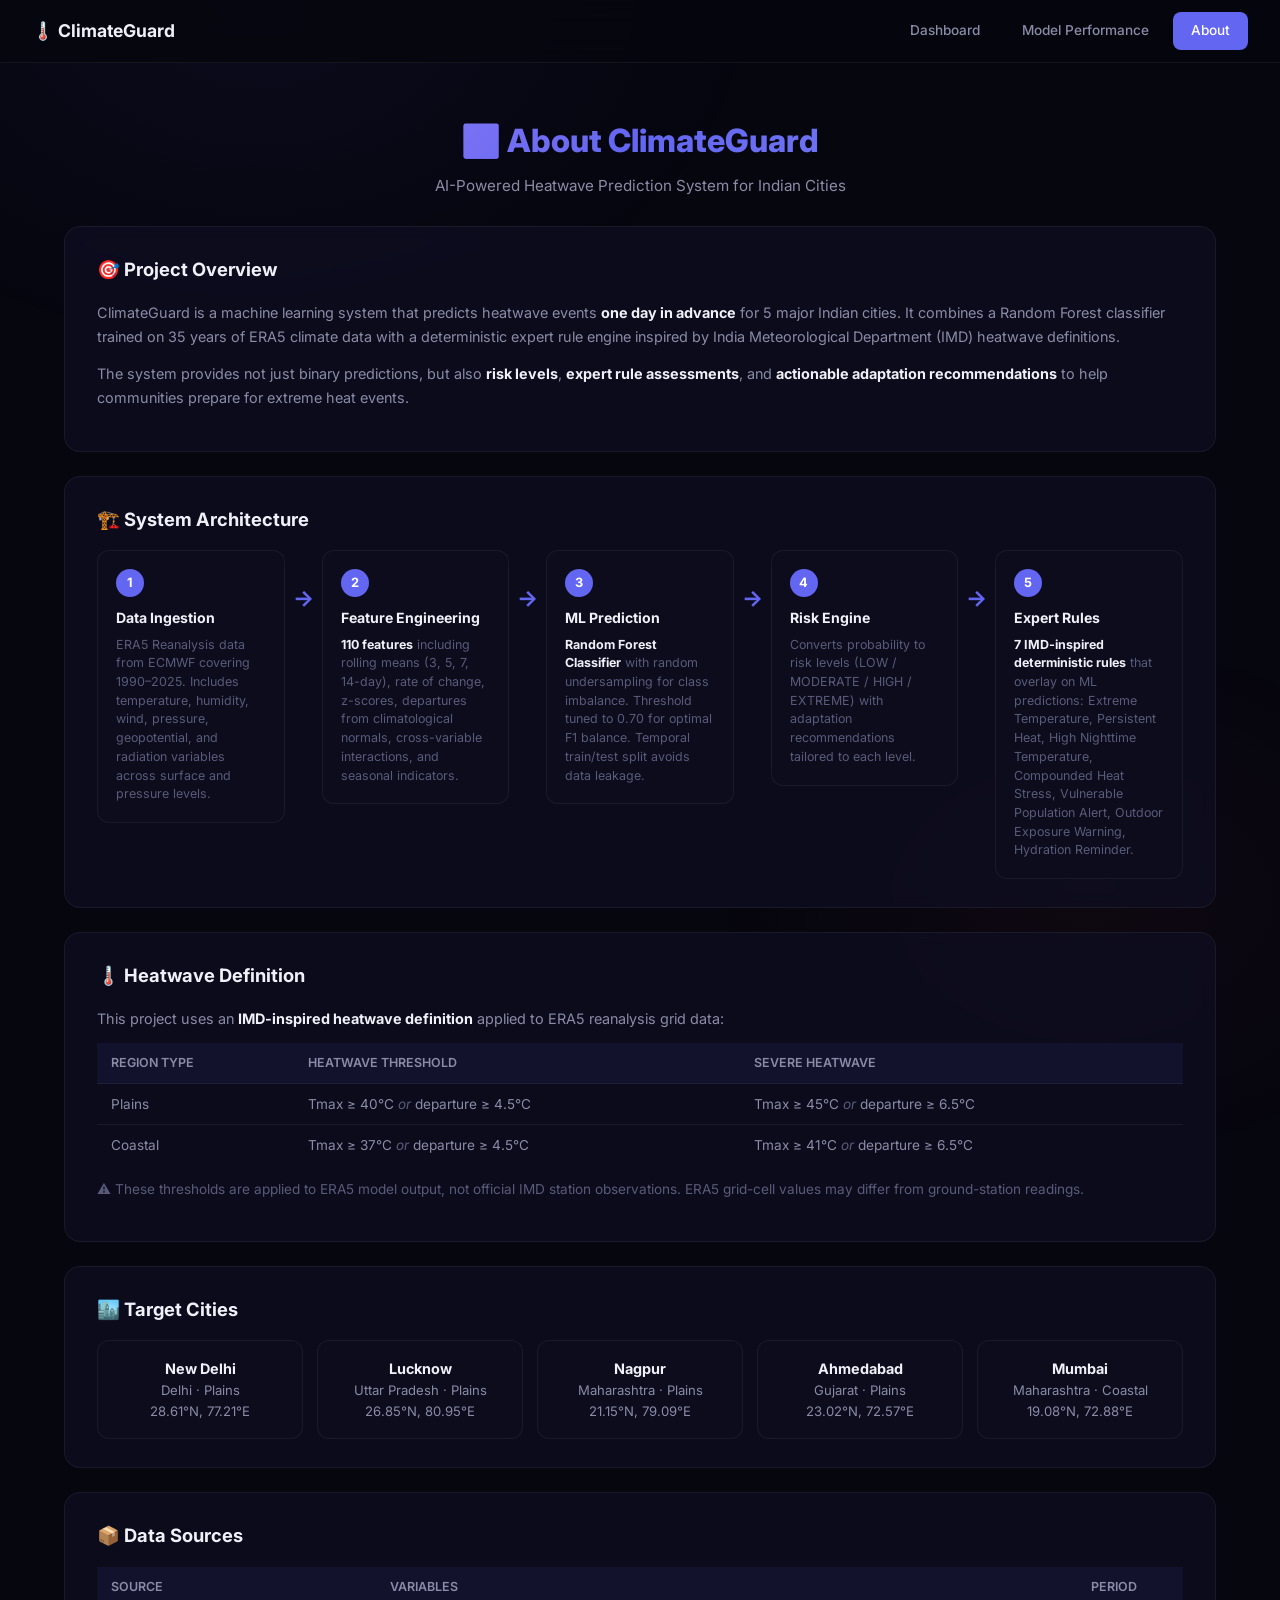
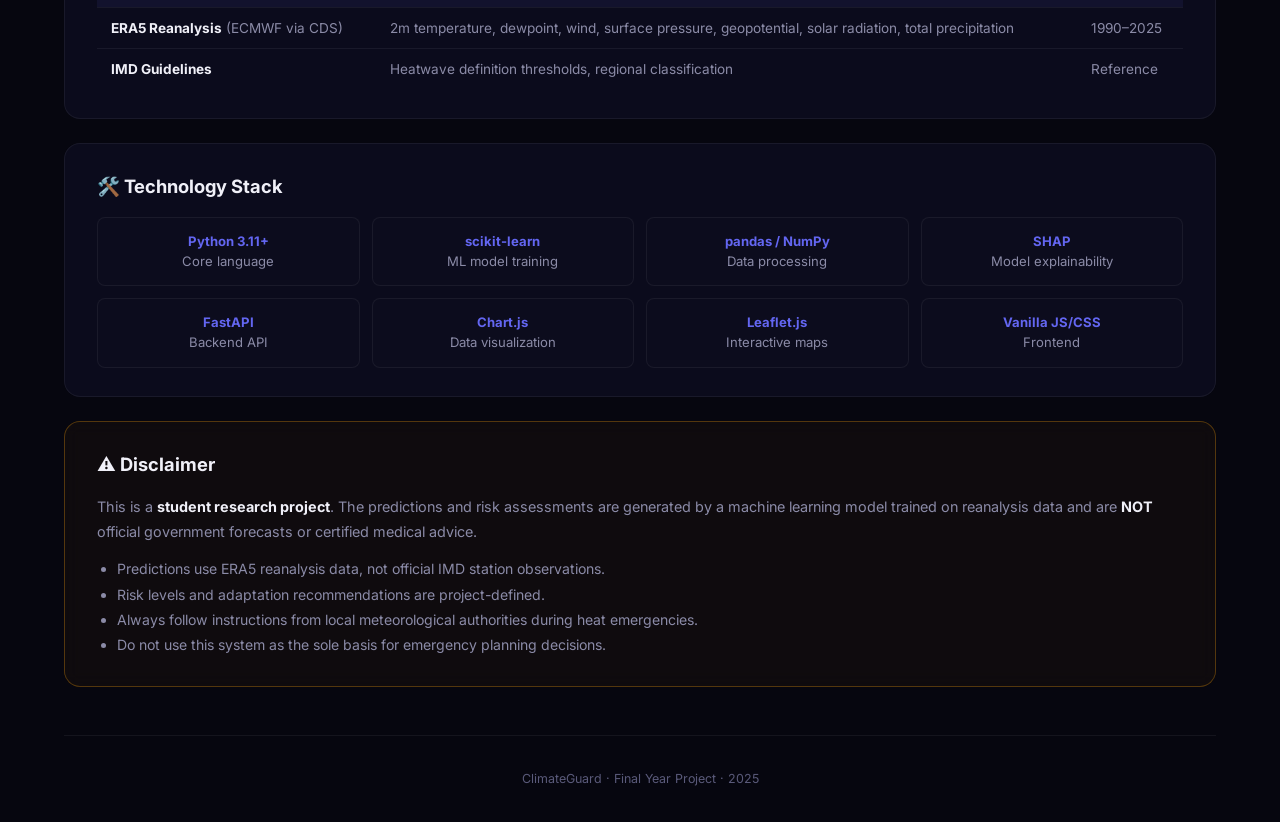
==== web/about.html @ cd930c7d "Add web frontend and Flask backend for Climate Guard" ====
<!DOCTYPE html>
<html lang="en">
<head>
  <meta charset="UTF-8">
  <meta name="viewport" content="width=device-width, initial-scale=1.0">
  <meta name="description" content="ClimateGuard — About the AI-powered heatwave prediction system for Indian cities">
  <title>ClimateGuard — About & Methodology</title>
  <link rel="stylesheet" href="/web/style.css">
  <link rel="icon" href="data:image/svg+xml,<svg xmlns='http://www.w3.org/2000/svg' viewBox='0 0 100 100'><text y='.9em' font-size='90'>🔥</text></svg>">
</head>
<body>

  <!-- Navigation -->
  <nav class="nav-bar">
    <a href="/" class="nav-brand">🌡️ ClimateGuard</a>
    <div class="nav-links">
      <a href="/" class="nav-link">Dashboard</a>
      <a href="/performance" class="nav-link">Model Performance</a>
      <a href="/about" class="nav-link active">About</a>
    </div>
  </nav>

  <div class="container page-container">

    <header class="page-header">
      <h1 class="page-header__title">ℹ️ About ClimateGuard</h1>
      <p class="page-header__subtitle">AI-Powered Heatwave Prediction System for Indian Cities</p>
    </header>

    <!-- Overview -->
    <section class="about-card">
      <h2 class="about-card__title">🎯 Project Overview</h2>
      <p>ClimateGuard is a machine learning system that predicts heatwave events <strong>one day in advance</strong> for 5 major Indian cities. It combines a Random Forest classifier trained on 35 years of ERA5 climate data with a deterministic expert rule engine inspired by India Meteorological Department (IMD) heatwave definitions.</p>
      <p>The system provides not just binary predictions, but also <strong>risk levels</strong>, <strong>expert rule assessments</strong>, and <strong>actionable adaptation recommendations</strong> to help communities prepare for extreme heat events.</p>
    </section>

    <!-- Architecture -->
    <section class="about-card">
      <h2 class="about-card__title">🏗️ System Architecture</h2>
      <div class="arch-pipeline">
        <div class="arch-step">
          <div class="arch-step__number">1</div>
          <div class="arch-step__content">
            <h3>Data Ingestion</h3>
            <p>ERA5 Reanalysis data from ECMWF covering 1990–2025. Includes temperature, humidity, wind, pressure, geopotential, and radiation variables across surface and pressure levels.</p>
          </div>
        </div>
        <div class="arch-arrow">→</div>
        <div class="arch-step">
          <div class="arch-step__number">2</div>
          <div class="arch-step__content">
            <h3>Feature Engineering</h3>
            <p><strong>110 features</strong> including rolling means (3, 5, 7, 14-day), rate of change, z-scores, departures from climatological normals, cross-variable interactions, and seasonal indicators.</p>
          </div>
        </div>
        <div class="arch-arrow">→</div>
        <div class="arch-step">
          <div class="arch-step__number">3</div>
          <div class="arch-step__content">
            <h3>ML Prediction</h3>
            <p><strong>Random Forest Classifier</strong> with random undersampling for class imbalance. Threshold tuned to 0.70 for optimal F1 balance. Temporal train/test split avoids data leakage.</p>
          </div>
        </div>
        <div class="arch-arrow">→</div>
        <div class="arch-step">
          <div class="arch-step__number">4</div>
          <div class="arch-step__content">
            <h3>Risk Engine</h3>
            <p>Converts probability to risk levels (LOW / MODERATE / HIGH / EXTREME) with adaptation recommendations tailored to each level.</p>
          </div>
        </div>
        <div class="arch-arrow">→</div>
        <div class="arch-step">
          <div class="arch-step__number">5</div>
          <div class="arch-step__content">
            <h3>Expert Rules</h3>
            <p><strong>7 IMD-inspired deterministic rules</strong> that overlay on ML predictions: Extreme Temperature, Persistent Heat, High Nighttime Temperature, Compounded Heat Stress, Vulnerable Population Alert, Outdoor Exposure Warning, Hydration Reminder.</p>
          </div>
        </div>
      </div>
    </section>

    <!-- Heatwave Definition -->
    <section class="about-card">
      <h2 class="about-card__title">🌡️ Heatwave Definition</h2>
      <p>This project uses an <strong>IMD-inspired heatwave definition</strong> applied to ERA5 reanalysis grid data:</p>
      <table class="about-table">
        <thead>
          <tr>
            <th>Region Type</th>
            <th>Heatwave Threshold</th>
            <th>Severe Heatwave</th>
          </tr>
        </thead>
        <tbody>
          <tr>
            <td>Plains</td>
            <td>Tmax ≥ 40°C <em>or</em> departure ≥ 4.5°C</td>
            <td>Tmax ≥ 45°C <em>or</em> departure ≥ 6.5°C</td>
          </tr>
          <tr>
            <td>Coastal</td>
            <td>Tmax ≥ 37°C <em>or</em> departure ≥ 4.5°C</td>
            <td>Tmax ≥ 41°C <em>or</em> departure ≥ 6.5°C</td>
          </tr>
        </tbody>
      </table>
      <p style="margin-top:12px;font-size:0.85rem;color:var(--text-muted);">
        ⚠️ These thresholds are applied to ERA5 model output, not official IMD station observations.
        ERA5 grid-cell values may differ from ground-station readings.
      </p>
    </section>

    <!-- Cities -->
    <section class="about-card">
      <h2 class="about-card__title">🏙️ Target Cities</h2>
      <div class="about-cities-grid">
        <div class="about-city"><strong>New Delhi</strong><br>Delhi · Plains<br>28.61°N, 77.21°E</div>
        <div class="about-city"><strong>Lucknow</strong><br>Uttar Pradesh · Plains<br>26.85°N, 80.95°E</div>
        <div class="about-city"><strong>Nagpur</strong><br>Maharashtra · Plains<br>21.15°N, 79.09°E</div>
        <div class="about-city"><strong>Ahmedabad</strong><br>Gujarat · Plains<br>23.02°N, 72.57°E</div>
        <div class="about-city"><strong>Mumbai</strong><br>Maharashtra · Coastal<br>19.08°N, 72.88°E</div>
      </div>
    </section>

    <!-- Data Sources -->
    <section class="about-card">
      <h2 class="about-card__title">📦 Data Sources</h2>
      <table class="about-table">
        <thead><tr><th>Source</th><th>Variables</th><th>Period</th></tr></thead>
        <tbody>
          <tr>
            <td><strong>ERA5 Reanalysis</strong> (ECMWF via CDS)</td>
            <td>2m temperature, dewpoint, wind, surface pressure, geopotential, solar radiation, total precipitation</td>
            <td>1990–2025</td>
          </tr>
          <tr>
            <td><strong>IMD Guidelines</strong></td>
            <td>Heatwave definition thresholds, regional classification</td>
            <td>Reference</td>
          </tr>
        </tbody>
      </table>
    </section>

    <!-- Tech Stack -->
    <section class="about-card">
      <h2 class="about-card__title">🛠️ Technology Stack</h2>
      <div class="tech-grid">
        <div class="tech-item"><strong>Python 3.11+</strong><br>Core language</div>
        <div class="tech-item"><strong>scikit-learn</strong><br>ML model training</div>
        <div class="tech-item"><strong>pandas / NumPy</strong><br>Data processing</div>
        <div class="tech-item"><strong>SHAP</strong><br>Model explainability</div>
        <div class="tech-item"><strong>FastAPI</strong><br>Backend API</div>
        <div class="tech-item"><strong>Chart.js</strong><br>Data visualization</div>
        <div class="tech-item"><strong>Leaflet.js</strong><br>Interactive maps</div>
        <div class="tech-item"><strong>Vanilla JS/CSS</strong><br>Frontend</div>
      </div>
    </section>

    <!-- Disclaimer -->
    <section class="about-card about-card--warning">
      <h2 class="about-card__title">⚠️ Disclaimer</h2>
      <p>This is a <strong>student research project</strong>. The predictions and risk assessments are generated by a machine learning model trained on reanalysis data and are <strong>NOT</strong> official government forecasts or certified medical advice.</p>
      <ul>
        <li>Predictions use ERA5 reanalysis data, not official IMD station observations.</li>
        <li>Risk levels and adaptation recommendations are project-defined.</li>
        <li>Always follow instructions from local meteorological authorities during heat emergencies.</li>
        <li>Do not use this system as the sole basis for emergency planning decisions.</li>
      </ul>
    </section>

    <footer class="footer">
      <p class="footer__text">ClimateGuard · Final Year Project · 2025</p>
    </footer>

  </div>

</body>
</html>
---- web/style.css ----
/* ================================================================
   ClimateGuard Dashboard — Design System
   Premium dark theme with glassmorphism, gradients, and animations
   ================================================================ */

/* --- Google Font --- */
@import url('https://fonts.googleapis.com/css2?family=Inter:wght@300;400;500;600;700;800;900&display=swap');

/* --- CSS Custom Properties --- */
:root {
  /* Backgrounds */
  --bg-primary: #06060f;
  --bg-secondary: #0c0c1d;
  --bg-card: rgba(15, 15, 35, 0.7);
  --bg-card-hover: rgba(20, 20, 50, 0.8);
  --bg-glass: rgba(255, 255, 255, 0.03);
  --bg-glass-hover: rgba(255, 255, 255, 0.06);

  /* Borders */
  --border-subtle: rgba(255, 255, 255, 0.06);
  --border-light: rgba(255, 255, 255, 0.1);
  --border-accent: rgba(99, 102, 241, 0.3);

  /* Text */
  --text-primary: #f0f0f8;
  --text-secondary: #8b8ba7;
  --text-muted: #5a5a7a;
  --text-accent: #a5b4fc;

  /* Risk colors */
  --risk-low: #10b981;
  --risk-low-bg: rgba(16, 185, 129, 0.12);
  --risk-low-border: rgba(16, 185, 129, 0.3);
  --risk-moderate: #f59e0b;
  --risk-moderate-bg: rgba(245, 158, 11, 0.12);
  --risk-moderate-border: rgba(245, 158, 11, 0.3);
  --risk-high: #f97316;
  --risk-high-bg: rgba(249, 115, 22, 0.12);
  --risk-high-border: rgba(249, 115, 22, 0.3);
  --risk-extreme: #ef4444;
  --risk-extreme-bg: rgba(239, 68, 68, 0.12);
  --risk-extreme-border: rgba(239, 68, 68, 0.3);

  /* Accents */
  --accent-indigo: #6366f1;
  --accent-purple: #8b5cf6;
  --accent-cyan: #22d3ee;
  --accent-gradient: linear-gradient(135deg, #6366f1, #8b5cf6, #a855f7);
  --heat-gradient: linear-gradient(135deg, #f59e0b, #ef4444, #dc2626);

  /* Shadows */
  --shadow-sm: 0 1px 2px rgba(0, 0, 0, 0.3);
  --shadow-md: 0 4px 16px rgba(0, 0, 0, 0.4);
  --shadow-lg: 0 8px 32px rgba(0, 0, 0, 0.5);
  --shadow-glow-indigo: 0 0 30px rgba(99, 102, 241, 0.15);
  --shadow-glow-red: 0 0 30px rgba(239, 68, 68, 0.15);

  /* Spacing */
  --radius-sm: 8px;
  --radius-md: 12px;
  --radius-lg: 16px;
  --radius-xl: 24px;

  /* Transitions */
  --transition-fast: 150ms ease;
  --transition-base: 250ms ease;
  --transition-slow: 400ms ease;
}

/* --- Reset & Base --- */
*, *::before, *::after {
  box-sizing: border-box;
  margin: 0;
  padding: 0;
}

html {
  scroll-behavior: smooth;
  -webkit-font-smoothing: antialiased;
  -moz-osx-font-smoothing: grayscale;
}

body {
  font-family: 'Inter', -apple-system, BlinkMacSystemFont, sans-serif;
  background: var(--bg-primary);
  color: var(--text-primary);
  line-height: 1.6;
  min-height: 100vh;
  overflow-x: hidden;
}

/* Background ambient glow */
body::before {
  content: '';
  position: fixed;
  top: -40%;
  left: -20%;
  width: 80%;
  height: 80%;
  background: radial-gradient(ellipse, rgba(99, 102, 241, 0.06) 0%, transparent 70%);
  pointer-events: none;
  z-index: 0;
}

body::after {
  content: '';
  position: fixed;
  bottom: -30%;
  right: -15%;
  width: 60%;
  height: 60%;
  background: radial-gradient(ellipse, rgba(239, 68, 68, 0.04) 0%, transparent 70%);
  pointer-events: none;
  z-index: 0;
}

/* --- Layout --- */
.container {
  max-width: 1200px;
  margin: 0 auto;
  padding: 0 24px;
  position: relative;
  z-index: 1;
}

/* ================================================================
   HEADER
   ================================================================ */
.header {
  padding: 48px 0 32px;
  text-align: center;
  position: relative;
}

.header__brand {
  display: inline-flex;
  align-items: center;
  gap: 14px;
  margin-bottom: 12px;
}

.header__icon {
  width: 48px;
  height: 48px;
  border-radius: var(--radius-md);
  background: var(--accent-gradient);
  display: flex;
  align-items: center;
  justify-content: center;
  font-size: 24px;
  box-shadow: var(--shadow-glow-indigo);
  animation: pulse-glow 3s ease-in-out infinite;
}

@keyframes pulse-glow {
  0%, 100% { box-shadow: 0 0 20px rgba(99, 102, 241, 0.2); }
  50% { box-shadow: 0 0 40px rgba(99, 102, 241, 0.35); }
}

.header__title {
  font-size: 2.5rem;
  font-weight: 800;
  letter-spacing: -0.02em;
  background: linear-gradient(135deg, #f0f0f8 30%, #a5b4fc 100%);
  -webkit-background-clip: text;
  -webkit-text-fill-color: transparent;
  background-clip: text;
}

.header__subtitle {
  font-size: 1.05rem;
  color: var(--text-secondary);
  font-weight: 400;
  max-width: 600px;
  margin: 0 auto;
}

.header__badge {
  display: inline-flex;
  align-items: center;
  gap: 6px;
  margin-top: 16px;
  padding: 6px 14px;
  background: var(--bg-glass);
  border: 1px solid var(--border-subtle);
  border-radius: 999px;
  font-size: 0.8rem;
  color: var(--text-muted);
  font-weight: 500;
}

.header__badge-dot {
  width: 6px;
  height: 6px;
  border-radius: 50%;
  background: var(--risk-low);
  animation: blink 2s ease-in-out infinite;
}

@keyframes blink {
  0%, 100% { opacity: 1; }
  50% { opacity: 0.3; }
}

/* ================================================================
   CITY SELECTOR
   ================================================================ */
.section-title {
  font-size: 0.85rem;
  font-weight: 600;
  text-transform: uppercase;
  letter-spacing: 0.08em;
  color: var(--text-muted);
  margin-bottom: 16px;
}

.city-grid {
  display: grid;
  grid-template-columns: repeat(auto-fit, minmax(200px, 1fr));
  gap: 12px;
  margin-bottom: 24px;
}

.city-card {
  padding: 18px 20px;
  background: var(--bg-card);
  border: 1px solid var(--border-subtle);
  border-radius: var(--radius-md);
  cursor: pointer;
  transition: all var(--transition-base);
  position: relative;
  overflow: hidden;
}

.city-card::before {
  content: '';
  position: absolute;
  top: 0;
  left: 0;
  right: 0;
  height: 2px;
  background: var(--accent-gradient);
  opacity: 0;
  transition: opacity var(--transition-base);
}

.city-card:hover {
  background: var(--bg-card-hover);
  border-color: var(--border-light);
  transform: translateY(-2px);
  box-shadow: var(--shadow-md);
}

.city-card:hover::before {
  opacity: 1;
}

.city-card.active {
  border-color: var(--accent-indigo);
  background: rgba(99, 102, 241, 0.08);
  box-shadow: var(--shadow-glow-indigo);
}

.city-card.active::before {
  opacity: 1;
}

.city-card__name {
  font-size: 1.1rem;
  font-weight: 600;
  color: var(--text-primary);
  margin-bottom: 4px;
}

.city-card__meta {
  font-size: 0.8rem;
  color: var(--text-muted);
}

.city-card__region {
  display: inline-block;
  padding: 2px 8px;
  margin-top: 8px;
  font-size: 0.7rem;
  font-weight: 500;
  border-radius: 999px;
  background: var(--bg-glass);
  border: 1px solid var(--border-subtle);
  color: var(--text-secondary);
  text-transform: uppercase;
  letter-spacing: 0.05em;
}

/* ================================================================
   INPUT ROW (Date + Predict)
   ================================================================ */
.input-row {
  display: flex;
  align-items: flex-end;
  gap: 16px;
  margin-bottom: 40px;
  flex-wrap: wrap;
}

.input-group {
  flex: 1;
  min-width: 200px;
}

.input-group label {
  display: block;
  font-size: 0.8rem;
  font-weight: 500;
  color: var(--text-secondary);
  margin-bottom: 8px;
}

.input-group input[type="date"] {
  width: 100%;
  padding: 12px 16px;
  background: var(--bg-card);
  border: 1px solid var(--border-subtle);
  border-radius: var(--radius-sm);
  color: var(--text-primary);
  font-family: 'Inter', sans-serif;
  font-size: 0.95rem;
  outline: none;
  transition: border-color var(--transition-fast);
}

.input-group input[type="date"]:focus {
  border-color: var(--accent-indigo);
  box-shadow: 0 0 0 3px rgba(99, 102, 241, 0.1);
}

.input-group input[type="date"]::-webkit-calendar-picker-indicator {
  filter: invert(0.7);
  cursor: pointer;
}

.btn-predict {
  padding: 12px 32px;
  background: var(--accent-gradient);
  color: white;
  border: none;
  border-radius: var(--radius-sm);
  font-family: 'Inter', sans-serif;
  font-size: 0.95rem;
  font-weight: 600;
  cursor: pointer;
  transition: all var(--transition-base);
  position: relative;
  overflow: hidden;
  white-space: nowrap;
}

.btn-predict:hover {
  transform: translateY(-1px);
  box-shadow: var(--shadow-glow-indigo);
}

.btn-predict:active {
  transform: translateY(0);
}

.btn-predict:disabled {
  opacity: 0.5;
  cursor: not-allowed;
  transform: none;
}

.btn-predict .spinner {
  display: none;
  width: 18px;
  height: 18px;
  border: 2px solid rgba(255, 255, 255, 0.3);
  border-top-color: white;
  border-radius: 50%;
  animation: spin 0.6s linear infinite;
  margin-right: 8px;
}

.btn-predict.loading .spinner {
  display: inline-block;
}

.btn-predict.loading .btn-text {
  opacity: 0.7;
}

@keyframes spin {
  to { transform: rotate(360deg); }
}

/* ================================================================
   RESULTS
   ================================================================ */
.results {
  display: none;
  animation: fadeSlideUp 0.5s ease forwards;
}

.results.visible {
  display: block;
}

@keyframes fadeSlideUp {
  from {
    opacity: 0;
    transform: translateY(20px);
  }
  to {
    opacity: 1;
    transform: translateY(0);
  }
}

/* --- Primary Results Grid --- */
.results-primary {
  display: grid;
  grid-template-columns: 280px 1fr;
  gap: 24px;
  margin-bottom: 32px;
}

/* --- Gauge Card --- */
.gauge-card {
  background: var(--bg-card);
  border: 1px solid var(--border-subtle);
  border-radius: var(--radius-lg);
  padding: 32px 24px;
  text-align: center;
  position: relative;
  backdrop-filter: blur(10px);
}

.gauge-svg {
  width: 180px;
  height: 180px;
  margin: 0 auto 16px;
}

.gauge-track {
  fill: none;
  stroke: rgba(255, 255, 255, 0.05);
  stroke-width: 10;
  stroke-linecap: round;
}

.gauge-fill {
  fill: none;
  stroke-width: 10;
  stroke-linecap: round;
  transition: stroke-dashoffset 1.2s ease, stroke 0.5s ease;
  filter: drop-shadow(0 0 8px currentColor);
}

.gauge-value {
  font-size: 2.2rem;
  font-weight: 800;
  fill: var(--text-primary);
  text-anchor: middle;
  dominant-baseline: central;
}

.gauge-label {
  font-size: 0.7rem;
  fill: var(--text-muted);
  text-anchor: middle;
  text-transform: uppercase;
  letter-spacing: 0.1em;
  font-weight: 600;
}

.gauge-card__prediction {
  font-size: 1rem;
  font-weight: 600;
  margin-bottom: 4px;
}

.gauge-card__actual {
  font-size: 0.82rem;
  color: var(--text-muted);
}

/* --- Info Cards Column --- */
.info-column {
  display: flex;
  flex-direction: column;
  gap: 16px;
}

.info-card {
  background: var(--bg-card);
  border: 1px solid var(--border-subtle);
  border-radius: var(--radius-md);
  padding: 20px 24px;
  backdrop-filter: blur(10px);
  transition: border-color var(--transition-base);
}

.info-card:hover {
  border-color: var(--border-light);
}

.info-card__header {
  display: flex;
  align-items: center;
  justify-content: space-between;
  margin-bottom: 12px;
}

.info-card__title {
  font-size: 0.8rem;
  font-weight: 600;
  text-transform: uppercase;
  letter-spacing: 0.06em;
  color: var(--text-muted);
}

/* --- Risk Badge --- */
.risk-badge {
  display: inline-flex;
  align-items: center;
  gap: 8px;
  padding: 8px 20px;
  border-radius: 999px;
  font-size: 0.9rem;
  font-weight: 700;
  letter-spacing: 0.04em;
  transition: all var(--transition-base);
}

.risk-badge--low {
  background: var(--risk-low-bg);
  color: var(--risk-low);
  border: 1px solid var(--risk-low-border);
}

.risk-badge--moderate {
  background: var(--risk-moderate-bg);
  color: var(--risk-moderate);
  border: 1px solid var(--risk-moderate-border);
}

.risk-badge--high {
  background: var(--risk-high-bg);
  color: var(--risk-high);
  border: 1px solid var(--risk-high-border);
}

.risk-badge--extreme {
  background: var(--risk-extreme-bg);
  color: var(--risk-extreme);
  border: 1px solid var(--risk-extreme-border);
  animation: pulse-risk 2s ease-in-out infinite;
}

@keyframes pulse-risk {
  0%, 100% { box-shadow: 0 0 0 0 rgba(239, 68, 68, 0.2); }
  50% { box-shadow: 0 0 0 6px rgba(239, 68, 68, 0); }
}

.risk-badge__dot {
  width: 8px;
  height: 8px;
  border-radius: 50%;
  background: currentColor;
}

/* --- Score Detail --- */
.score-row {
  display: flex;
  justify-content: space-between;
  align-items: center;
  padding: 6px 0;
}

.score-row + .score-row {
  border-top: 1px solid var(--border-subtle);
}

.score-row__label {
  font-size: 0.85rem;
  color: var(--text-secondary);
}

.score-row__value {
  font-size: 0.85rem;
  font-weight: 600;
  color: var(--text-primary);
}

/* ================================================================
   EXPERT RULES
   ================================================================ */
.rules-section {
  margin-bottom: 32px;
}

.rules-grid {
  display: grid;
  grid-template-columns: repeat(auto-fill, minmax(320px, 1fr));
  gap: 12px;
}

.rule-card {
  display: flex;
  align-items: flex-start;
  gap: 14px;
  padding: 16px 20px;
  background: var(--bg-card);
  border: 1px solid var(--border-subtle);
  border-radius: var(--radius-md);
  transition: all var(--transition-base);
}

.rule-card.triggered {
  border-color: var(--risk-extreme-border);
  background: rgba(239, 68, 68, 0.04);
}

.rule-card.triggered.severity-warning {
  border-color: var(--risk-moderate-border);
  background: rgba(245, 158, 11, 0.04);
}

.rule-card.triggered.severity-info {
  border-color: var(--border-accent);
  background: rgba(99, 102, 241, 0.04);
}

.rule-icon {
  width: 32px;
  height: 32px;
  border-radius: 50%;
  display: flex;
  align-items: center;
  justify-content: center;
  flex-shrink: 0;
  font-size: 0.8rem;
  font-weight: 700;
  margin-top: 2px;
}

.rule-icon.active {
  background: var(--risk-extreme-bg);
  color: var(--risk-extreme);
  border: 1px solid var(--risk-extreme-border);
}

.rule-icon.inactive {
  background: var(--bg-glass);
  color: var(--text-muted);
  border: 1px solid var(--border-subtle);
}

.rule-content {
  flex: 1;
  min-width: 0;
}

.rule-content__name {
  font-size: 0.88rem;
  font-weight: 600;
  color: var(--text-primary);
  margin-bottom: 4px;
}

.rule-content__severity {
  display: inline-block;
  font-size: 0.65rem;
  font-weight: 600;
  padding: 2px 8px;
  border-radius: 999px;
  text-transform: uppercase;
  letter-spacing: 0.06em;
  margin-bottom: 6px;
}

.rule-content__severity.critical {
  background: var(--risk-extreme-bg);
  color: var(--risk-extreme);
}

.rule-content__severity.warning {
  background: var(--risk-moderate-bg);
  color: var(--risk-moderate);
}

.rule-content__severity.info {
  background: rgba(99, 102, 241, 0.12);
  color: var(--accent-indigo);
}

.rule-content__severity.not-triggered {
  background: var(--bg-glass);
  color: var(--text-muted);
}

.rule-content__message {
  font-size: 0.8rem;
  color: var(--text-secondary);
  line-height: 1.5;
}

/* ================================================================
   RECOMMENDATIONS
   ================================================================ */
.recs-section {
  margin-bottom: 32px;
}

.recs-grid {
  display: grid;
  grid-template-columns: repeat(auto-fill, minmax(300px, 1fr));
  gap: 12px;
}

.rec-card {
  padding: 18px 20px;
  background: var(--bg-card);
  border: 1px solid var(--border-subtle);
  border-radius: var(--radius-md);
  transition: all var(--transition-base);
}

.rec-card:hover {
  border-color: var(--border-light);
}

.rec-card__category {
  display: inline-flex;
  align-items: center;
  gap: 6px;
  font-size: 0.7rem;
  font-weight: 600;
  text-transform: uppercase;
  letter-spacing: 0.06em;
  color: var(--accent-indigo);
  margin-bottom: 8px;
}

.rec-card__category-icon {
  font-size: 0.9rem;
}

.rec-card__message {
  font-size: 0.88rem;
  color: var(--text-secondary);
  line-height: 1.6;
}

/* ================================================================
   MODEL INFO PANEL
   ================================================================ */
.model-info-section {
  margin-bottom: 48px;
}

.model-info-toggle {
  display: flex;
  align-items: center;
  gap: 10px;
  padding: 14px 20px;
  background: var(--bg-card);
  border: 1px solid var(--border-subtle);
  border-radius: var(--radius-md);
  cursor: pointer;
  transition: all var(--transition-base);
  width: 100%;
  text-align: left;
  color: var(--text-primary);
  font-family: 'Inter', sans-serif;
  font-size: 0.85rem;
  font-weight: 500;
}

.model-info-toggle:hover {
  border-color: var(--border-light);
  background: var(--bg-card-hover);
}

.model-info-toggle__arrow {
  transition: transform var(--transition-base);
  color: var(--text-muted);
}

.model-info-toggle__arrow.open {
  transform: rotate(180deg);
}

.model-info-content {
  display: none;
  margin-top: 12px;
  padding: 24px;
  background: var(--bg-card);
  border: 1px solid var(--border-subtle);
  border-radius: var(--radius-md);
  animation: fadeSlideUp 0.3s ease;
}

.model-info-content.open {
  display: block;
}

.model-info-grid {
  display: grid;
  grid-template-columns: repeat(auto-fill, minmax(250px, 1fr));
  gap: 20px;
}

.model-stat {
  padding: 12px 0;
}

.model-stat__label {
  font-size: 0.75rem;
  font-weight: 500;
  color: var(--text-muted);
  text-transform: uppercase;
  letter-spacing: 0.06em;
  margin-bottom: 4px;
}

.model-stat__value {
  font-size: 1.1rem;
  font-weight: 600;
  color: var(--text-primary);
}

.model-stat__value--small {
  font-size: 0.9rem;
}

/* Metrics bar */
.metrics-bar {
  display: flex;
  gap: 24px;
  flex-wrap: wrap;
  margin-top: 20px;
  padding-top: 20px;
  border-top: 1px solid var(--border-subtle);
}

.metric-item {
  text-align: center;
}

.metric-item__value {
  font-size: 1.5rem;
  font-weight: 800;
  color: var(--text-accent);
}

.metric-item__label {
  font-size: 0.7rem;
  color: var(--text-muted);
  text-transform: uppercase;
  letter-spacing: 0.06em;
  margin-top: 2px;
}

/* ================================================================
   ERROR STATE
   ================================================================ */
.error-banner {
  display: none;
  padding: 16px 20px;
  background: rgba(239, 68, 68, 0.08);
  border: 1px solid var(--risk-extreme-border);
  border-radius: var(--radius-md);
  color: var(--risk-extreme);
  font-size: 0.9rem;
  margin-bottom: 24px;
  animation: fadeSlideUp 0.3s ease;
}

.error-banner.visible {
  display: flex;
  align-items: center;
  gap: 10px;
}

/* ================================================================
   FOOTER
   ================================================================ */
.footer {
  padding: 32px 0;
  text-align: center;
  border-top: 1px solid var(--border-subtle);
  margin-top: 48px;
}

.footer__text {
  font-size: 0.78rem;
  color: var(--text-muted);
  line-height: 1.8;
}

.footer__disclaimer {
  max-width: 700px;
  margin: 0 auto;
  font-size: 0.72rem;
  color: var(--text-muted);
  opacity: 0.7;
  margin-top: 8px;
}

/* ================================================================
   RESPONSIVE
   ================================================================ */
@media (max-width: 768px) {
  .header__title {
    font-size: 1.8rem;
  }

  .results-primary {
    grid-template-columns: 1fr;
  }

  .city-grid {
    grid-template-columns: 1fr 1fr;
  }

  .input-row {
    flex-direction: column;
    align-items: stretch;
  }

  .rules-grid,
  .recs-grid {
    grid-template-columns: 1fr;
  }
}

@media (max-width: 480px) {
  .city-grid {
    grid-template-columns: 1fr;
  }

  .container {
    padding: 0 16px;
  }

  .header {
    padding: 32px 0 24px;
  }
}

/* ================================================================
   UTILITY ANIMATIONS
   ================================================================ */
.stagger-1 { animation-delay: 0.05s; }
.stagger-2 { animation-delay: 0.10s; }
.stagger-3 { animation-delay: 0.15s; }
.stagger-4 { animation-delay: 0.20s; }
.stagger-5 { animation-delay: 0.25s; }
.stagger-6 { animation-delay: 0.30s; }
.stagger-7 { animation-delay: 0.35s; }

/* ================================================================
   MAP SECTION
   ================================================================ */
.map-section {
  margin-bottom: 40px;
}

.map-container {
  border-radius: var(--radius-lg);
  overflow: hidden;
  border: 1px solid var(--border-subtle);
  box-shadow: var(--shadow-lg);
}

#map {
  height: 420px;
  width: 100%;
  background: var(--bg-secondary);
}

/* Leaflet dark theme overrides */
.leaflet-container {
  background: #0c0c1d !important;
}

.leaflet-tile-pane {
  filter: brightness(0.65) contrast(1.2) saturate(0.6) hue-rotate(180deg) invert(1);
}

.leaflet-control-zoom a {
  background: var(--bg-card) !important;
  color: var(--text-primary) !important;
  border-color: var(--border-subtle) !important;
}

.leaflet-control-attribution {
  background: rgba(6, 6, 15, 0.8) !important;
  color: var(--text-muted) !important;
  font-size: 0.65rem !important;
}

.leaflet-control-attribution a {
  color: var(--text-secondary) !important;
}

/* Custom map popup */
.leaflet-popup-content-wrapper {
  background: var(--bg-card) !important;
  border: 1px solid var(--border-light) !important;
  border-radius: var(--radius-md) !important;
  box-shadow: var(--shadow-lg) !important;
  backdrop-filter: blur(12px);
}

.leaflet-popup-tip {
  background: var(--bg-card) !important;
  border: 1px solid var(--border-light) !important;
}

.leaflet-popup-content {
  color: var(--text-primary) !important;
  font-family: 'Inter', sans-serif !important;
  margin: 14px 18px !important;
  line-height: 1.6 !important;
}

.map-popup__name {
  font-size: 1rem;
  font-weight: 700;
  margin-bottom: 4px;
}

.map-popup__state {
  font-size: 0.78rem;
  color: var(--text-muted);
  margin-bottom: 10px;
}

.map-popup__stat {
  display: flex;
  justify-content: space-between;
  padding: 3px 0;
  font-size: 0.82rem;
}

.map-popup__stat-label {
  color: var(--text-secondary);
}

.map-popup__stat-value {
  font-weight: 600;
  color: var(--text-primary);
}

.map-popup__stat-value.extreme { color: var(--risk-extreme); }
.map-popup__stat-value.high { color: var(--risk-high); }
.map-popup__stat-value.moderate { color: var(--risk-moderate); }
.map-popup__stat-value.low { color: var(--risk-low); }

/* ================================================================
   CHART SECTION
   ================================================================ */
.chart-section {
  margin-bottom: 40px;
}

.chart-controls {
  margin-bottom: 20px;
}

.chart-select {
  padding: 10px 16px;
  background: var(--bg-card);
  border: 1px solid var(--border-subtle);
  border-radius: var(--radius-sm);
  color: var(--text-primary);
  font-family: 'Inter', sans-serif;
  font-size: 0.9rem;
  outline: none;
  cursor: pointer;
  min-width: 280px;
  transition: border-color var(--transition-fast);
  -webkit-appearance: none;
  appearance: none;
  background-image: url("data:image/svg+xml,%3Csvg xmlns='http://www.w3.org/2000/svg' width='12' height='12' fill='%238b8ba7' viewBox='0 0 16 16'%3E%3Cpath d='M8 11L3 6h10z'/%3E%3C/svg%3E");
  background-repeat: no-repeat;
  background-position: right 14px center;
  padding-right: 36px;
}

.chart-select:focus {
  border-color: var(--accent-indigo);
  box-shadow: 0 0 0 3px rgba(99, 102, 241, 0.1);
}

.chart-select option {
  background: var(--bg-secondary);
  color: var(--text-primary);
}

.chart-grid {
  display: grid;
  grid-template-columns: 1fr 1fr;
  gap: 20px;
}

.chart-card {
  background: var(--bg-card);
  border: 1px solid var(--border-subtle);
  border-radius: var(--radius-lg);
  padding: 24px;
  backdrop-filter: blur(10px);
}

.chart-card__title {
  font-size: 0.82rem;
  font-weight: 600;
  text-transform: uppercase;
  letter-spacing: 0.06em;
  color: var(--text-muted);
  margin-bottom: 16px;
}

.chart-card canvas {
  width: 100% !important;
  height: 280px !important;
}

.chart-loading {
  text-align: center;
  padding: 60px 20px;
  color: var(--text-muted);
  font-size: 0.9rem;
}

@media (max-width: 768px) {
  .chart-grid {
    grid-template-columns: 1fr;
  }

  #map {
    height: 300px;
  }

  .chart-select {
    width: 100%;
  }
}

/* ================================================================
   NAVIGATION BAR
   ================================================================ */
.nav-bar {
  position: sticky;
  top: 0;
  z-index: 1000;
  display: flex;
  align-items: center;
  justify-content: space-between;
  padding: 12px 32px;
  background: rgba(6, 6, 15, 0.85);
  backdrop-filter: blur(16px);
  border-bottom: 1px solid var(--border-subtle);
}

.nav-brand {
  font-size: 1.1rem;
  font-weight: 700;
  color: var(--text-primary);
  text-decoration: none;
  display: flex;
  align-items: center;
  gap: 6px;
}

.nav-links {
  display: flex;
  gap: 6px;
}

.nav-link {
  padding: 8px 18px;
  border-radius: var(--radius-sm);
  color: var(--text-secondary);
  text-decoration: none;
  font-size: 0.85rem;
  font-weight: 500;
  transition: all var(--transition-fast);
}

.nav-link:hover {
  background: var(--bg-glass);
  color: var(--text-primary);
}

.nav-link.active {
  background: var(--accent-indigo);
  color: white;
}

.page-container {
  padding-top: 20px;
}

/* ================================================================
   PAGE HEADER (Performance / About)
   ================================================================ */
.page-header {
  text-align: center;
  padding: 32px 0 28px;
}

.page-header__title {
  font-size: 2rem;
  font-weight: 800;
  background: linear-gradient(135deg, #a78bfa, #6366f1, #818cf8);
  -webkit-background-clip: text;
  -webkit-text-fill-color: transparent;
  background-clip: text;
}

.page-header__subtitle {
  color: var(--text-secondary);
  font-size: 0.95rem;
  margin-top: 8px;
}

/* ================================================================
   PERFORMANCE METRICS BAR
   ================================================================ */
.perf-metrics-bar {
  display: flex;
  gap: 12px;
  flex-wrap: wrap;
  justify-content: center;
  margin-bottom: 32px;
}

.perf-metric {
  background: var(--bg-card);
  border: 1px solid var(--border-subtle);
  border-radius: var(--radius-md);
  padding: 16px 22px;
  text-align: center;
  min-width: 120px;
  backdrop-filter: blur(8px);
}

.perf-metric__value {
  font-size: 1.3rem;
  font-weight: 700;
  font-family: 'JetBrains Mono', monospace;
}

.perf-metric__label {
  font-size: 0.72rem;
  text-transform: uppercase;
  letter-spacing: 0.08em;
  color: var(--text-muted);
  margin-top: 4px;
}

/* ================================================================
   PERFORMANCE CHARTS ROW
   ================================================================ */
.perf-charts-row {
  display: grid;
  grid-template-columns: 1fr 1fr 1fr;
  gap: 20px;
  margin-bottom: 40px;
}

.perf-charts-row .chart-card canvas {
  height: 260px !important;
}

/* ================================================================
   CONFUSION MATRIX
   ================================================================ */
.confusion-grid {
  display: grid;
  grid-template-columns: auto 1fr 1fr;
  gap: 6px;
  max-width: 360px;
  margin: 0 auto;
}

.cm-header {
  padding: 8px;
  font-size: 0.7rem;
  font-weight: 600;
  text-transform: uppercase;
  letter-spacing: 0.05em;
  color: var(--text-muted);
  display: flex;
  align-items: center;
  justify-content: center;
  text-align: center;
}

.cm-row-header {
  writing-mode: horizontal-tb;
  font-size: 0.65rem;
}

.cm-cell {
  border-radius: var(--radius-sm);
  padding: 16px 12px;
  text-align: center;
  min-height: 80px;
  display: flex;
  flex-direction: column;
  justify-content: center;
}

.cm-cell__value {
  font-size: 1.4rem;
  font-weight: 800;
  font-family: 'JetBrains Mono', monospace;
}

.cm-cell__label {
  font-size: 0.6rem;
  text-transform: uppercase;
  letter-spacing: 0.06em;
  margin-top: 4px;
  opacity: 0.7;
}

.cm-cell__pct {
  font-size: 0.7rem;
  margin-top: 2px;
  opacity: 0.6;
}

.cm-tn { background: rgba(16, 185, 129, 0.15); color: var(--risk-low); }
.cm-fp { background: rgba(245, 158, 11, 0.15); color: var(--risk-moderate); }
.cm-fn { background: rgba(239, 68, 68, 0.15); color: var(--risk-extreme); }
.cm-tp { background: rgba(99, 102, 241, 0.15); color: var(--accent-indigo); }

/* ================================================================
   CITY COMPARISON TABLE
   ================================================================ */
.comp-table {
  width: 100%;
  border-collapse: collapse;
  font-size: 0.82rem;
  background: var(--bg-card);
  border-radius: var(--radius-lg);
  overflow: hidden;
  border: 1px solid var(--border-subtle);
}

.comp-table thead {
  background: rgba(99, 102, 241, 0.08);
}

.comp-table th {
  padding: 12px 14px;
  text-align: left;
  font-weight: 600;
  color: var(--text-secondary);
  font-size: 0.72rem;
  text-transform: uppercase;
  letter-spacing: 0.06em;
}

.comp-table td {
  padding: 12px 14px;
  border-top: 1px solid var(--border-subtle);
  color: var(--text-primary);
}

.comp-city { font-weight: 600; }
.comp-hw { color: var(--risk-extreme); font-weight: 600; }
.comp-hot { color: var(--risk-moderate); font-weight: 600; }
.comp-metric { font-family: 'JetBrains Mono', monospace; font-size: 0.78rem; }

/* ================================================================
   ABOUT PAGE
   ================================================================ */
.about-card {
  background: var(--bg-card);
  border: 1px solid var(--border-subtle);
  border-radius: var(--radius-lg);
  padding: 28px 32px;
  margin-bottom: 24px;
  backdrop-filter: blur(8px);
}

.about-card--warning {
  border-color: var(--risk-moderate-border);
  background: rgba(245, 158, 11, 0.04);
}

.about-card__title {
  font-size: 1.15rem;
  font-weight: 700;
  color: var(--text-primary);
  margin-bottom: 16px;
}

.about-card p {
  color: var(--text-secondary);
  line-height: 1.7;
  margin-bottom: 12px;
  font-size: 0.9rem;
}

.about-card ul {
  padding-left: 20px;
  color: var(--text-secondary);
  font-size: 0.88rem;
  line-height: 1.8;
}

.about-card strong {
  color: var(--text-primary);
}

/* Architecture Pipeline */
.arch-pipeline {
  display: flex;
  align-items: flex-start;
  gap: 8px;
  flex-wrap: wrap;
  justify-content: center;
}

.arch-step {
  background: var(--bg-secondary);
  border: 1px solid var(--border-subtle);
  border-radius: var(--radius-md);
  padding: 18px;
  flex: 1;
  min-width: 160px;
  max-width: 220px;
}

.arch-step__number {
  width: 28px;
  height: 28px;
  border-radius: 50%;
  background: var(--accent-indigo);
  color: white;
  display: flex;
  align-items: center;
  justify-content: center;
  font-weight: 700;
  font-size: 0.8rem;
  margin-bottom: 10px;
}

.arch-step__content h3 {
  font-size: 0.88rem;
  font-weight: 700;
  color: var(--text-primary);
  margin-bottom: 6px;
}

.arch-step__content p {
  font-size: 0.78rem;
  color: var(--text-muted);
  line-height: 1.5;
  margin: 0;
}

.arch-arrow {
  color: var(--accent-indigo);
  font-size: 1.4rem;
  padding-top: 30px;
  font-weight: 700;
}

/* About Tables */
.about-table {
  width: 100%;
  border-collapse: collapse;
  font-size: 0.85rem;
  margin-top: 12px;
}

.about-table th {
  padding: 10px 14px;
  text-align: left;
  background: rgba(99, 102, 241, 0.08);
  color: var(--text-secondary);
  font-weight: 600;
  font-size: 0.78rem;
  text-transform: uppercase;
}

.about-table td {
  padding: 10px 14px;
  border-top: 1px solid var(--border-subtle);
  color: var(--text-secondary);
  line-height: 1.5;
}

.about-table em { color: var(--text-muted); }

/* Cities Grid */
.about-cities-grid {
  display: grid;
  grid-template-columns: repeat(5, 1fr);
  gap: 14px;
}

.about-city {
  background: var(--bg-secondary);
  border: 1px solid var(--border-subtle);
  border-radius: var(--radius-md);
  padding: 16px;
  text-align: center;
  font-size: 0.82rem;
  color: var(--text-secondary);
  line-height: 1.6;
}

.about-city strong {
  color: var(--text-primary);
  font-size: 0.9rem;
}

/* Tech Grid */
.tech-grid {
  display: grid;
  grid-template-columns: repeat(4, 1fr);
  gap: 12px;
}

.tech-item {
  background: var(--bg-secondary);
  border: 1px solid var(--border-subtle);
  border-radius: var(--radius-sm);
  padding: 14px;
  text-align: center;
  font-size: 0.82rem;
  color: var(--text-secondary);
  line-height: 1.5;
}

.tech-item strong {
  color: var(--accent-indigo);
}

/* ================================================================
   SHAP SECTION
   ================================================================ */
.shap-section {
  margin-top: 24px;
}

.btn-explain {
  padding: 10px 24px;
  border-radius: var(--radius-sm);
  border: 1px solid var(--accent-indigo);
  background: transparent;
  color: var(--accent-indigo);
  font-family: 'Inter', sans-serif;
  font-size: 0.85rem;
  font-weight: 600;
  cursor: pointer;
  transition: all var(--transition-fast);
  display: inline-flex;
  align-items: center;
  gap: 8px;
  margin-bottom: 16px;
}

.btn-explain:hover {
  background: var(--accent-indigo);
  color: white;
}

.btn-explain.loading .spinner {
  display: inline-block;
}

.btn-explain.loading .btn-text {
  opacity: 0.6;
}

.shap-note {
  font-size: 0.8rem;
  color: var(--text-muted);
  margin-top: 12px;
  line-height: 1.5;
}

.shap-note strong {
  color: var(--text-secondary);
}

/* ================================================================
   RESPONSIVE — New Sections
   ================================================================ */
@media (max-width: 768px) {
  .nav-bar {
    flex-direction: column;
    gap: 8px;
    padding: 10px 16px;
  }

  .perf-charts-row {
    grid-template-columns: 1fr;
  }

  .about-cities-grid {
    grid-template-columns: repeat(2, 1fr);
  }

  .tech-grid {
    grid-template-columns: repeat(2, 1fr);
  }

  .arch-pipeline {
    flex-direction: column;
    align-items: center;
  }

  .arch-arrow {
    transform: rotate(90deg);
    padding: 0;
  }

  .arch-step {
    max-width: 100%;
  }
}
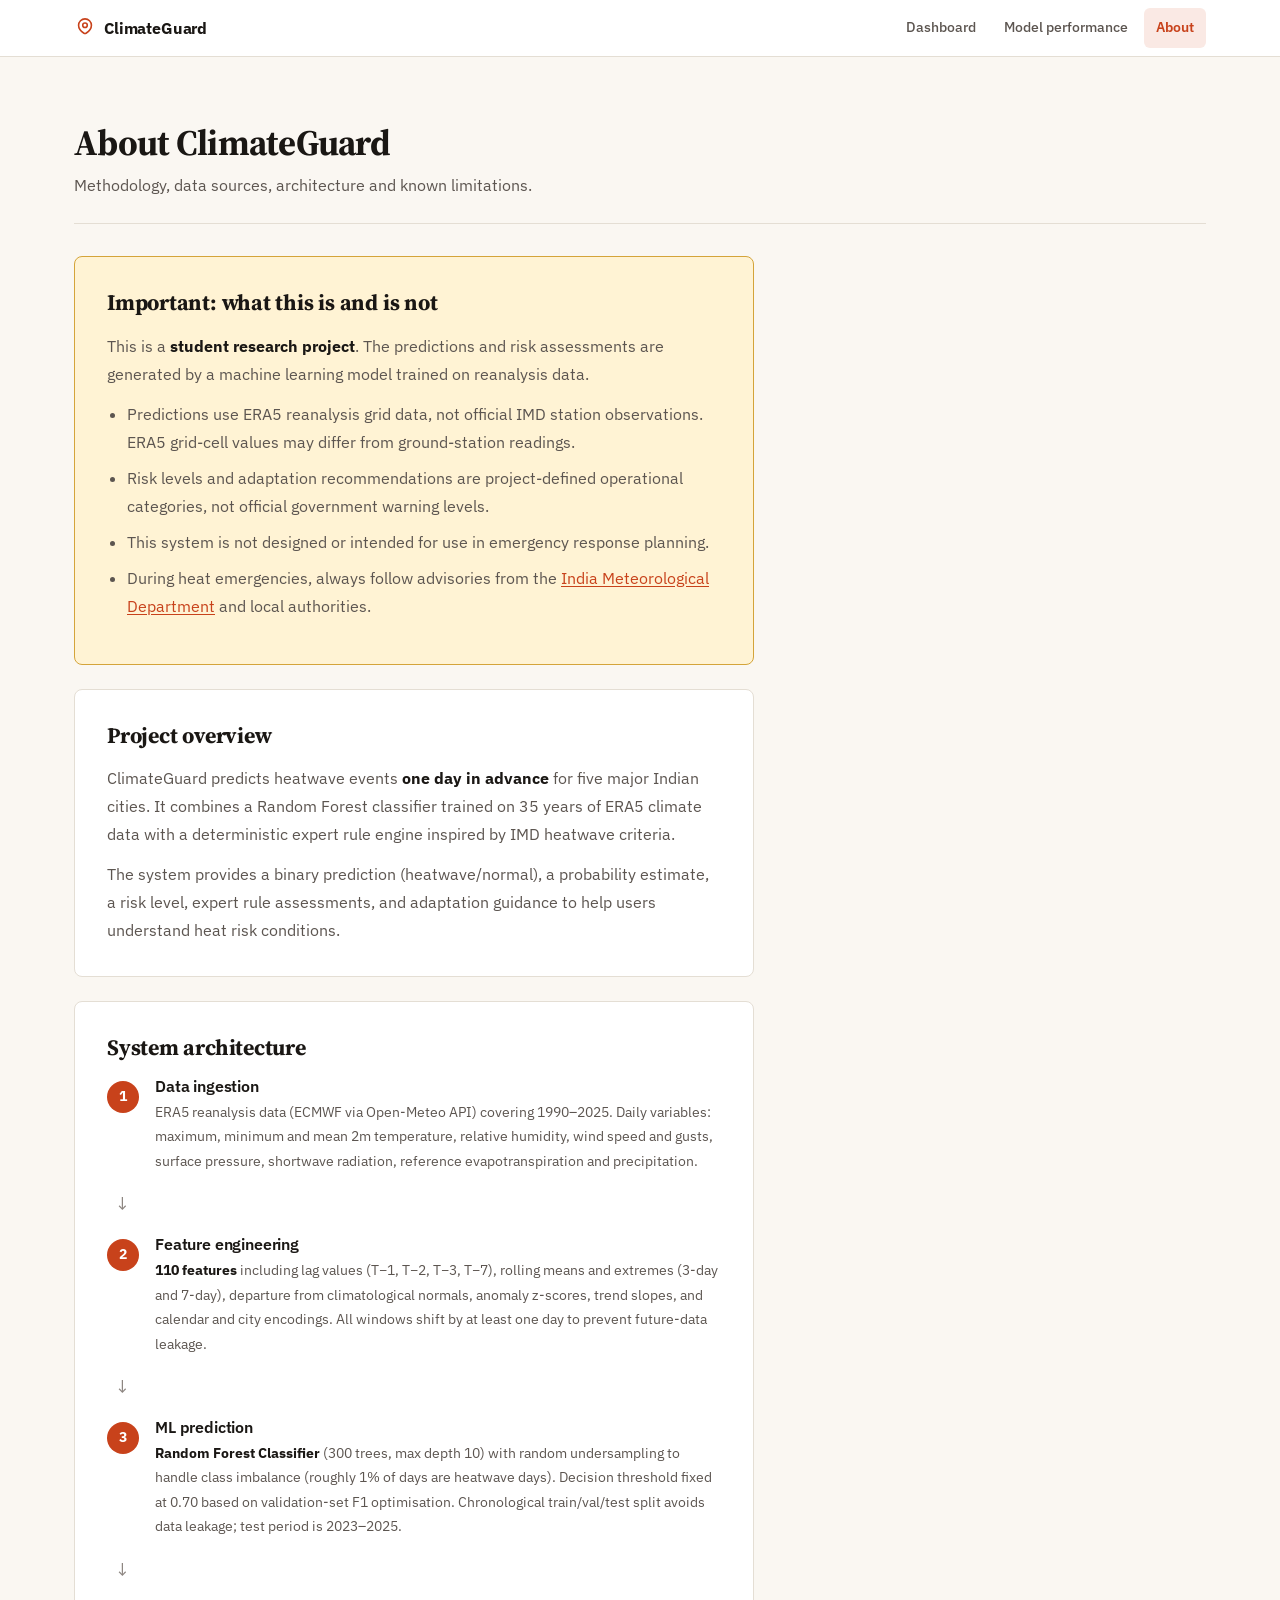
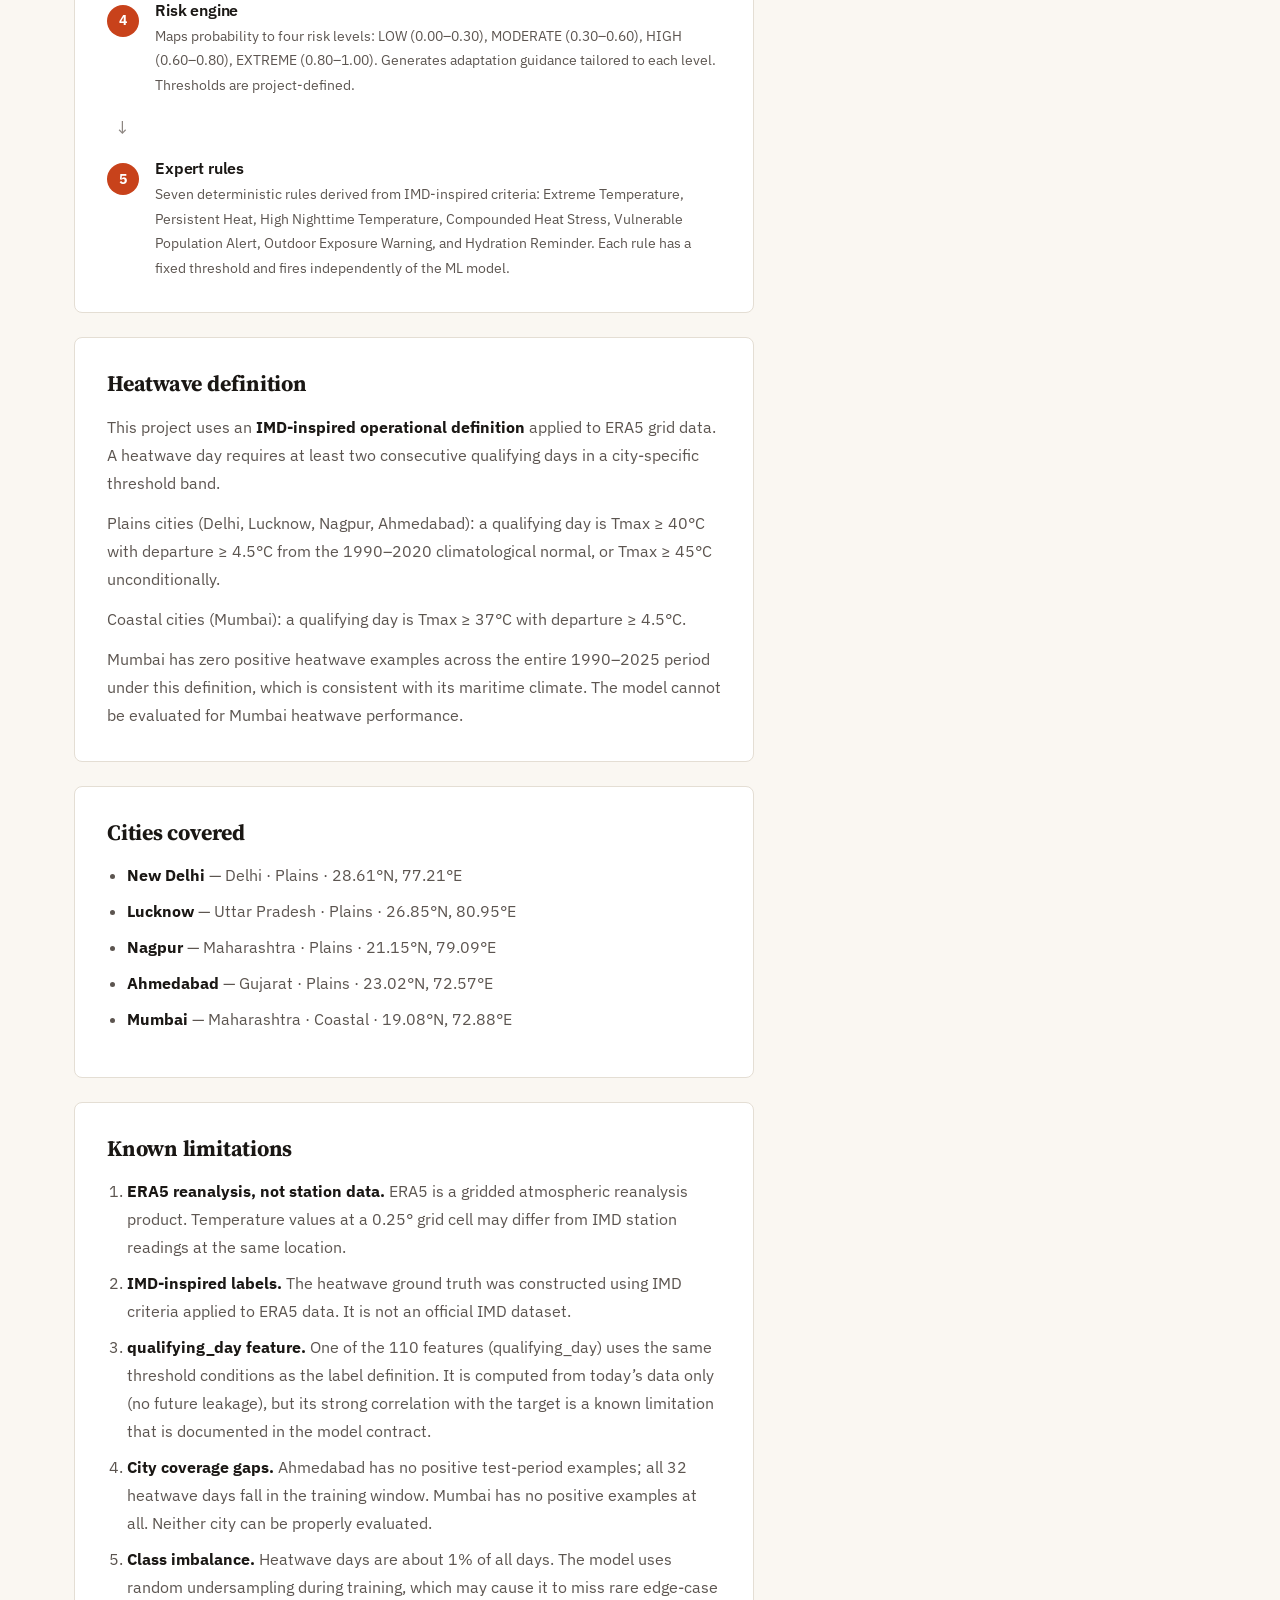
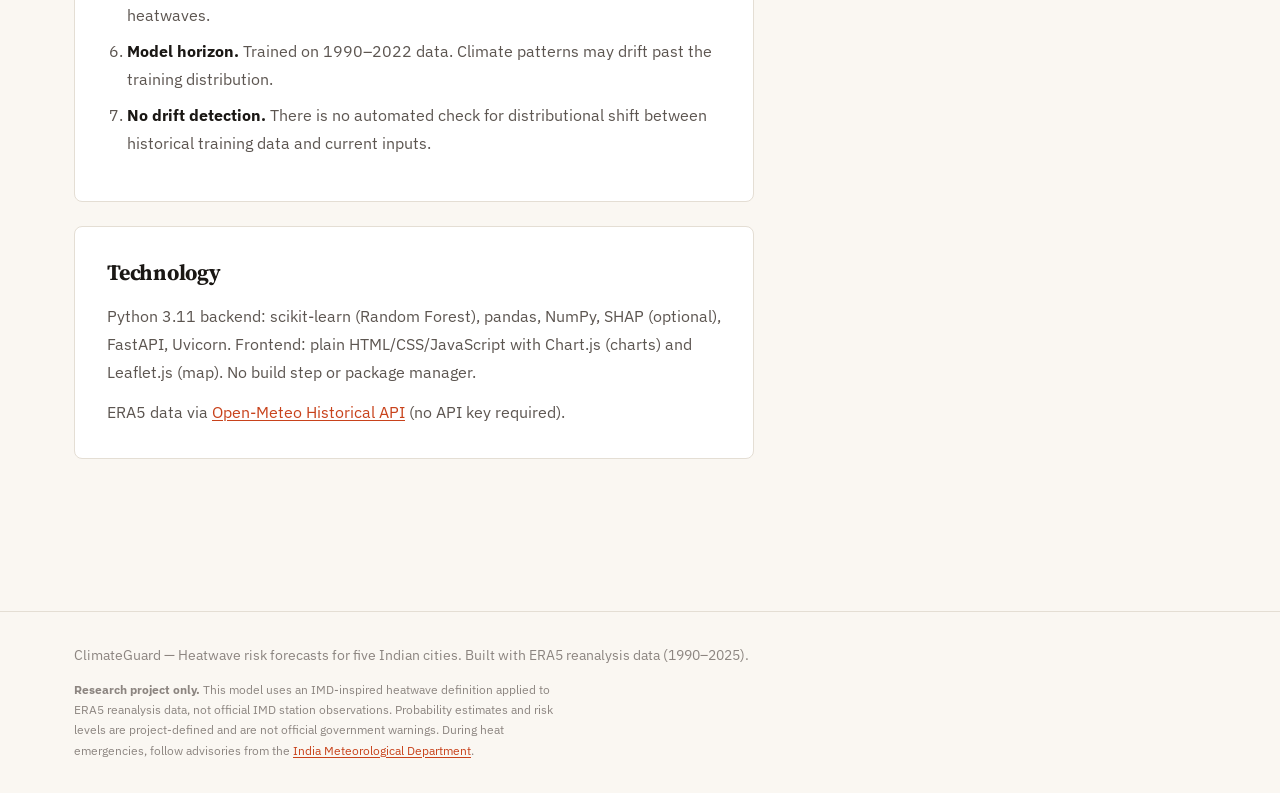
==== commit 26ca4208: "Complete redesign: light theme, live Open-Meteo integration, ROC/PR chart fixes" ====
--- a/web/about.html
+++ b/web/about.html
@@ -3,178 +3,135 @@
 <head>
   <meta charset="UTF-8">
   <meta name="viewport" content="width=device-width, initial-scale=1.0">
-  <meta name="description" content="ClimateGuard — About the AI-powered heatwave prediction system for Indian cities">
-  <title>ClimateGuard — About & Methodology</title>
+  <meta name="description" content="ClimateGuard — About the project: methodology, data sources, architecture, limitations and disclaimer.">
+  <title>ClimateGuard — About</title>
   <link rel="stylesheet" href="/web/style.css">
-  <link rel="icon" href="data:image/svg+xml,<svg xmlns='http://www.w3.org/2000/svg' viewBox='0 0 100 100'><text y='.9em' font-size='90'>🔥</text></svg>">
+  <link rel="icon" href="data:image/svg+xml,<svg xmlns='http://www.w3.org/2000/svg' viewBox='0 0 24 24' fill='none' stroke='%23C8421B' stroke-width='2'><path d='M12 2a7 7 0 0 1 7 7c0 3.5-2.5 6.5-5.5 8.5a3 3 0 0 1-3 0C7.5 15.5 5 12.5 5 9a7 7 0 0 1 7-7z'/><circle cx='12' cy='9' r='2.5'/></svg>">
+  <script src="/web/layout.js"></script>
 </head>
 <body>
 
-  <!-- Navigation -->
-  <nav class="nav-bar">
-    <a href="/" class="nav-brand">🌡️ ClimateGuard</a>
-    <div class="nav-links">
-      <a href="/" class="nav-link">Dashboard</a>
-      <a href="/performance" class="nav-link">Model Performance</a>
-      <a href="/about" class="nav-link active">About</a>
-    </div>
-  </nav>
-
-  <div class="container page-container">
+  <main id="main-content">
+  <div class="container page-body">
 
     <header class="page-header">
-      <h1 class="page-header__title">ℹ️ About ClimateGuard</h1>
-      <p class="page-header__subtitle">AI-Powered Heatwave Prediction System for Indian Cities</p>
+      <h1 class="page-header__title">About ClimateGuard</h1>
+      <p class="page-header__subtitle">Methodology, data sources, architecture and known limitations.</p>
     </header>
 
-    <!-- Overview -->
-    <section class="about-card">
-      <h2 class="about-card__title">🎯 Project Overview</h2>
-      <p>ClimateGuard is a machine learning system that predicts heatwave events <strong>one day in advance</strong> for 5 major Indian cities. It combines a Random Forest classifier trained on 35 years of ERA5 climate data with a deterministic expert rule engine inspired by India Meteorological Department (IMD) heatwave definitions.</p>
-      <p>The system provides not just binary predictions, but also <strong>risk levels</strong>, <strong>expert rule assessments</strong>, and <strong>actionable adaptation recommendations</strong> to help communities prepare for extreme heat events.</p>
-    </section>
+    <div class="about-body">
 
-    <!-- Architecture -->
-    <section class="about-card">
-      <h2 class="about-card__title">🏗️ System Architecture</h2>
-      <div class="arch-pipeline">
-        <div class="arch-step">
-          <div class="arch-step__number">1</div>
-          <div class="arch-step__content">
-            <h3>Data Ingestion</h3>
-            <p>ERA5 Reanalysis data from ECMWF covering 1990–2025. Includes temperature, humidity, wind, pressure, geopotential, and radiation variables across surface and pressure levels.</p>
+      <!-- Disclaimer — prominent, first -->
+      <section class="about-card about-card--warning">
+        <h2 class="about-card__title">Important: what this is and is not</h2>
+        <p>This is a <strong>student research project</strong>. The predictions and risk assessments are generated by a machine learning model trained on reanalysis data.</p>
+        <ul>
+          <li>Predictions use ERA5 reanalysis grid data, not official IMD station observations. ERA5 grid-cell values may differ from ground-station readings.</li>
+          <li>Risk levels and adaptation recommendations are project-defined operational categories, not official government warning levels.</li>
+          <li>This system is not designed or intended for use in emergency response planning.</li>
+          <li>During heat emergencies, always follow advisories from the <a href="https://mausam.imd.gov.in/" target="_blank" rel="noopener noreferrer">India Meteorological Department</a> and local authorities.</li>
+        </ul>
+      </section>
+
+      <!-- Overview -->
+      <section class="about-card">
+        <h2 class="about-card__title">Project overview</h2>
+        <p>ClimateGuard predicts heatwave events <strong>one day in advance</strong> for five major Indian cities. It combines a Random Forest classifier trained on 35 years of ERA5 climate data with a deterministic expert rule engine inspired by IMD heatwave criteria.</p>
+        <p>The system provides a binary prediction (heatwave/normal), a probability estimate, a risk level, expert rule assessments, and adaptation guidance to help users understand heat risk conditions.</p>
+      </section>
+
+      <!-- Architecture -->
+      <section class="about-card">
+        <h2 class="about-card__title">System architecture</h2>
+        <div class="arch-pipeline">
+          <div class="arch-step">
+            <div class="arch-step__number">1</div>
+            <div class="arch-step__content">
+              <h3>Data ingestion</h3>
+              <p>ERA5 reanalysis data (ECMWF via Open-Meteo API) covering 1990&ndash;2025. Daily variables: maximum, minimum and mean 2m temperature, relative humidity, wind speed and gusts, surface pressure, shortwave radiation, reference evapotranspiration and precipitation.</p>
+            </div>
+          </div>
+          <div class="arch-arrow">&#8595;</div>
+          <div class="arch-step">
+            <div class="arch-step__number">2</div>
+            <div class="arch-step__content">
+              <h3>Feature engineering</h3>
+              <p><strong>110 features</strong> including lag values (T&minus;1, T&minus;2, T&minus;3, T&minus;7), rolling means and extremes (3-day and 7-day), departure from climatological normals, anomaly z-scores, trend slopes, and calendar and city encodings. All windows shift by at least one day to prevent future-data leakage.</p>
+            </div>
+          </div>
+          <div class="arch-arrow">&#8595;</div>
+          <div class="arch-step">
+            <div class="arch-step__number">3</div>
+            <div class="arch-step__content">
+              <h3>ML prediction</h3>
+              <p><strong>Random Forest Classifier</strong> (300 trees, max depth 10) with random undersampling to handle class imbalance (roughly 1% of days are heatwave days). Decision threshold fixed at 0.70 based on validation-set F1 optimisation. Chronological train/val/test split avoids data leakage; test period is 2023&ndash;2025.</p>
+            </div>
+          </div>
+          <div class="arch-arrow">&#8595;</div>
+          <div class="arch-step">
+            <div class="arch-step__number">4</div>
+            <div class="arch-step__content">
+              <h3>Risk engine</h3>
+              <p>Maps probability to four risk levels: LOW (0.00&ndash;0.30), MODERATE (0.30&ndash;0.60), HIGH (0.60&ndash;0.80), EXTREME (0.80&ndash;1.00). Generates adaptation guidance tailored to each level. Thresholds are project-defined.</p>
+            </div>
+          </div>
+          <div class="arch-arrow">&#8595;</div>
+          <div class="arch-step">
+            <div class="arch-step__number">5</div>
+            <div class="arch-step__content">
+              <h3>Expert rules</h3>
+              <p>Seven deterministic rules derived from IMD-inspired criteria: Extreme Temperature, Persistent Heat, High Nighttime Temperature, Compounded Heat Stress, Vulnerable Population Alert, Outdoor Exposure Warning, and Hydration Reminder. Each rule has a fixed threshold and fires independently of the ML model.</p>
+            </div>
           </div>
         </div>
-        <div class="arch-arrow">→</div>
-        <div class="arch-step">
-          <div class="arch-step__number">2</div>
-          <div class="arch-step__content">
-            <h3>Feature Engineering</h3>
-            <p><strong>110 features</strong> including rolling means (3, 5, 7, 14-day), rate of change, z-scores, departures from climatological normals, cross-variable interactions, and seasonal indicators.</p>
-          </div>
-        </div>
-        <div class="arch-arrow">→</div>
-        <div class="arch-step">
-          <div class="arch-step__number">3</div>
-          <div class="arch-step__content">
-            <h3>ML Prediction</h3>
-            <p><strong>Random Forest Classifier</strong> with random undersampling for class imbalance. Threshold tuned to 0.70 for optimal F1 balance. Temporal train/test split avoids data leakage.</p>
-          </div>
-        </div>
-        <div class="arch-arrow">→</div>
-        <div class="arch-step">
-          <div class="arch-step__number">4</div>
-          <div class="arch-step__content">
-            <h3>Risk Engine</h3>
-            <p>Converts probability to risk levels (LOW / MODERATE / HIGH / EXTREME) with adaptation recommendations tailored to each level.</p>
-          </div>
-        </div>
-        <div class="arch-arrow">→</div>
-        <div class="arch-step">
-          <div class="arch-step__number">5</div>
-          <div class="arch-step__content">
-            <h3>Expert Rules</h3>
-            <p><strong>7 IMD-inspired deterministic rules</strong> that overlay on ML predictions: Extreme Temperature, Persistent Heat, High Nighttime Temperature, Compounded Heat Stress, Vulnerable Population Alert, Outdoor Exposure Warning, Hydration Reminder.</p>
-          </div>
-        </div>
-      </div>
-    </section>
+      </section>
 
-    <!-- Heatwave Definition -->
-    <section class="about-card">
-      <h2 class="about-card__title">🌡️ Heatwave Definition</h2>
-      <p>This project uses an <strong>IMD-inspired heatwave definition</strong> applied to ERA5 reanalysis grid data:</p>
-      <table class="about-table">
-        <thead>
-          <tr>
-            <th>Region Type</th>
-            <th>Heatwave Threshold</th>
-            <th>Severe Heatwave</th>
-          </tr>
-        </thead>
-        <tbody>
-          <tr>
-            <td>Plains</td>
-            <td>Tmax ≥ 40°C <em>or</em> departure ≥ 4.5°C</td>
-            <td>Tmax ≥ 45°C <em>or</em> departure ≥ 6.5°C</td>
-          </tr>
-          <tr>
-            <td>Coastal</td>
-            <td>Tmax ≥ 37°C <em>or</em> departure ≥ 4.5°C</td>
-            <td>Tmax ≥ 41°C <em>or</em> departure ≥ 6.5°C</td>
-          </tr>
-        </tbody>
-      </table>
-      <p style="margin-top:12px;font-size:0.85rem;color:var(--text-muted);">
-        ⚠️ These thresholds are applied to ERA5 model output, not official IMD station observations.
-        ERA5 grid-cell values may differ from ground-station readings.
-      </p>
-    </section>
+      <!-- Heatwave definition -->
+      <section class="about-card">
+        <h2 class="about-card__title">Heatwave definition</h2>
+        <p>This project uses an <strong>IMD-inspired operational definition</strong> applied to ERA5 grid data. A heatwave day requires at least two consecutive qualifying days in a city-specific threshold band.</p>
+        <p>Plains cities (Delhi, Lucknow, Nagpur, Ahmedabad): a qualifying day is Tmax &ge; 40&deg;C with departure &ge; 4.5&deg;C from the 1990&ndash;2020 climatological normal, or Tmax &ge; 45&deg;C unconditionally.</p>
+        <p>Coastal cities (Mumbai): a qualifying day is Tmax &ge; 37&deg;C with departure &ge; 4.5&deg;C.</p>
+        <p>Mumbai has zero positive heatwave examples across the entire 1990&ndash;2025 period under this definition, which is consistent with its maritime climate. The model cannot be evaluated for Mumbai heatwave performance.</p>
+      </section>
 
-    <!-- Cities -->
-    <section class="about-card">
-      <h2 class="about-card__title">🏙️ Target Cities</h2>
-      <div class="about-cities-grid">
-        <div class="about-city"><strong>New Delhi</strong><br>Delhi · Plains<br>28.61°N, 77.21°E</div>
-        <div class="about-city"><strong>Lucknow</strong><br>Uttar Pradesh · Plains<br>26.85°N, 80.95°E</div>
-        <div class="about-city"><strong>Nagpur</strong><br>Maharashtra · Plains<br>21.15°N, 79.09°E</div>
-        <div class="about-city"><strong>Ahmedabad</strong><br>Gujarat · Plains<br>23.02°N, 72.57°E</div>
-        <div class="about-city"><strong>Mumbai</strong><br>Maharashtra · Coastal<br>19.08°N, 72.88°E</div>
-      </div>
-    </section>
+      <!-- Cities -->
+      <section class="about-card">
+        <h2 class="about-card__title">Cities covered</h2>
+        <ul>
+          <li><strong>New Delhi</strong> &mdash; Delhi &middot; Plains &middot; 28.61&deg;N, 77.21&deg;E</li>
+          <li><strong>Lucknow</strong> &mdash; Uttar Pradesh &middot; Plains &middot; 26.85&deg;N, 80.95&deg;E</li>
+          <li><strong>Nagpur</strong> &mdash; Maharashtra &middot; Plains &middot; 21.15&deg;N, 79.09&deg;E</li>
+          <li><strong>Ahmedabad</strong> &mdash; Gujarat &middot; Plains &middot; 23.02&deg;N, 72.57&deg;E</li>
+          <li><strong>Mumbai</strong> &mdash; Maharashtra &middot; Coastal &middot; 19.08&deg;N, 72.88&deg;E</li>
+        </ul>
+      </section>
 
-    <!-- Data Sources -->
-    <section class="about-card">
-      <h2 class="about-card__title">📦 Data Sources</h2>
-      <table class="about-table">
-        <thead><tr><th>Source</th><th>Variables</th><th>Period</th></tr></thead>
-        <tbody>
-          <tr>
-            <td><strong>ERA5 Reanalysis</strong> (ECMWF via CDS)</td>
-            <td>2m temperature, dewpoint, wind, surface pressure, geopotential, solar radiation, total precipitation</td>
-            <td>1990–2025</td>
-          </tr>
-          <tr>
-            <td><strong>IMD Guidelines</strong></td>
-            <td>Heatwave definition thresholds, regional classification</td>
-            <td>Reference</td>
-          </tr>
-        </tbody>
-      </table>
-    </section>
+      <!-- Limitations -->
+      <section class="about-card">
+        <h2 class="about-card__title">Known limitations</h2>
+        <ol>
+          <li><strong>ERA5 reanalysis, not station data.</strong> ERA5 is a gridded atmospheric reanalysis product. Temperature values at a 0.25&deg; grid cell may differ from IMD station readings at the same location.</li>
+          <li><strong>IMD-inspired labels.</strong> The heatwave ground truth was constructed using IMD criteria applied to ERA5 data. It is not an official IMD dataset.</li>
+          <li><strong>qualifying_day feature.</strong> One of the 110 features (qualifying_day) uses the same threshold conditions as the label definition. It is computed from today&rsquo;s data only (no future leakage), but its strong correlation with the target is a known limitation that is documented in the model contract.</li>
+          <li><strong>City coverage gaps.</strong> Ahmedabad has no positive test-period examples; all 32 heatwave days fall in the training window. Mumbai has no positive examples at all. Neither city can be properly evaluated.</li>
+          <li><strong>Class imbalance.</strong> Heatwave days are about 1% of all days. The model uses random undersampling during training, which may cause it to miss rare edge-case heatwaves.</li>
+          <li><strong>Model horizon.</strong> Trained on 1990&ndash;2022 data. Climate patterns may drift past the training distribution.</li>
+          <li><strong>No drift detection.</strong> There is no automated check for distributional shift between historical training data and current inputs.</li>
+        </ol>
+      </section>
 
-    <!-- Tech Stack -->
-    <section class="about-card">
-      <h2 class="about-card__title">🛠️ Technology Stack</h2>
-      <div class="tech-grid">
-        <div class="tech-item"><strong>Python 3.11+</strong><br>Core language</div>
-        <div class="tech-item"><strong>scikit-learn</strong><br>ML model training</div>
-        <div class="tech-item"><strong>pandas / NumPy</strong><br>Data processing</div>
-        <div class="tech-item"><strong>SHAP</strong><br>Model explainability</div>
-        <div class="tech-item"><strong>FastAPI</strong><br>Backend API</div>
-        <div class="tech-item"><strong>Chart.js</strong><br>Data visualization</div>
-        <div class="tech-item"><strong>Leaflet.js</strong><br>Interactive maps</div>
-        <div class="tech-item"><strong>Vanilla JS/CSS</strong><br>Frontend</div>
-      </div>
-    </section>
+      <!-- Tech stack -->
+      <section class="about-card">
+        <h2 class="about-card__title">Technology</h2>
+        <p>Python 3.11 backend: scikit-learn (Random Forest), pandas, NumPy, SHAP (optional), FastAPI, Uvicorn. Frontend: plain HTML/CSS/JavaScript with Chart.js (charts) and Leaflet.js (map). No build step or package manager.</p>
+        <p>ERA5 data via <a href="https://open-meteo.com" target="_blank" rel="noopener noreferrer">Open-Meteo Historical API</a> (no API key required).</p>
+      </section>
 
-    <!-- Disclaimer -->
-    <section class="about-card about-card--warning">
-      <h2 class="about-card__title">⚠️ Disclaimer</h2>
-      <p>This is a <strong>student research project</strong>. The predictions and risk assessments are generated by a machine learning model trained on reanalysis data and are <strong>NOT</strong> official government forecasts or certified medical advice.</p>
-      <ul>
-        <li>Predictions use ERA5 reanalysis data, not official IMD station observations.</li>
-        <li>Risk levels and adaptation recommendations are project-defined.</li>
-        <li>Always follow instructions from local meteorological authorities during heat emergencies.</li>
-        <li>Do not use this system as the sole basis for emergency planning decisions.</li>
-      </ul>
-    </section>
-
-    <footer class="footer">
-      <p class="footer__text">ClimateGuard · Final Year Project · 2025</p>
-    </footer>
+    </div><!-- /about-body -->
 
   </div>
+  </main>
 
 </body>
 </html>
--- a/web/style.css
+++ b/web/style.css
@@ -1,73 +1,95 @@
 /* ================================================================
-   ClimateGuard Dashboard — Design System
-   Premium dark theme with glassmorphism, gradients, and animations
+   ClimateGuard Design System
+   Light paper theme — serious public-health / weather advisory
    ================================================================ */
 
-/* --- Google Font --- */
-@import url('https://fonts.googleapis.com/css2?family=Inter:wght@300;400;500;600;700;800;900&display=swap');
-
-/* --- CSS Custom Properties --- */
+/* ----------------------------------------------------------------
+   FONTS — all loaded via layout.js <link> preconnect
+   ---------------------------------------------------------------- */
+
+/* ----------------------------------------------------------------
+   DESIGN TOKENS
+   ---------------------------------------------------------------- */
 :root {
-  /* Backgrounds */
-  --bg-primary: #06060f;
-  --bg-secondary: #0c0c1d;
-  --bg-card: rgba(15, 15, 35, 0.7);
-  --bg-card-hover: rgba(20, 20, 50, 0.8);
-  --bg-glass: rgba(255, 255, 255, 0.03);
-  --bg-glass-hover: rgba(255, 255, 255, 0.06);
-
-  /* Borders */
-  --border-subtle: rgba(255, 255, 255, 0.06);
-  --border-light: rgba(255, 255, 255, 0.1);
-  --border-accent: rgba(99, 102, 241, 0.3);
-
-  /* Text */
-  --text-primary: #f0f0f8;
-  --text-secondary: #8b8ba7;
-  --text-muted: #5a5a7a;
-  --text-accent: #a5b4fc;
-
-  /* Risk colors */
-  --risk-low: #10b981;
-  --risk-low-bg: rgba(16, 185, 129, 0.12);
-  --risk-low-border: rgba(16, 185, 129, 0.3);
-  --risk-moderate: #f59e0b;
-  --risk-moderate-bg: rgba(245, 158, 11, 0.12);
-  --risk-moderate-border: rgba(245, 158, 11, 0.3);
-  --risk-high: #f97316;
-  --risk-high-bg: rgba(249, 115, 22, 0.12);
-  --risk-high-border: rgba(249, 115, 22, 0.3);
-  --risk-extreme: #ef4444;
-  --risk-extreme-bg: rgba(239, 68, 68, 0.12);
-  --risk-extreme-border: rgba(239, 68, 68, 0.3);
-
-  /* Accents */
-  --accent-indigo: #6366f1;
-  --accent-purple: #8b5cf6;
-  --accent-cyan: #22d3ee;
-  --accent-gradient: linear-gradient(135deg, #6366f1, #8b5cf6, #a855f7);
-  --heat-gradient: linear-gradient(135deg, #f59e0b, #ef4444, #dc2626);
-
-  /* Shadows */
-  --shadow-sm: 0 1px 2px rgba(0, 0, 0, 0.3);
-  --shadow-md: 0 4px 16px rgba(0, 0, 0, 0.4);
-  --shadow-lg: 0 8px 32px rgba(0, 0, 0, 0.5);
-  --shadow-glow-indigo: 0 0 30px rgba(99, 102, 241, 0.15);
-  --shadow-glow-red: 0 0 30px rgba(239, 68, 68, 0.15);
-
-  /* Spacing */
-  --radius-sm: 8px;
-  --radius-md: 12px;
-  --radius-lg: 16px;
-  --radius-xl: 24px;
-
-  /* Transitions */
-  --transition-fast: 150ms ease;
-  --transition-base: 250ms ease;
-  --transition-slow: 400ms ease;
-}
-
-/* --- Reset & Base --- */
+  /* --- Background palette --- */
+  --bg-page:         #FAF7F2;
+  --bg-surface:      #FFFFFF;
+  --bg-subtle:       #F3EFE8;
+  --bg-muted:        #EAE4DA;
+
+  /* --- Ink / text --- */
+  --ink-primary:     #1A1714;
+  --ink-secondary:   #5C5550;
+  --ink-muted:       #8C8580;
+  --ink-disabled:    #B8B2AB;
+
+  /* --- Rules / dividers --- */
+  --rule-light:      #E4DED4;
+  --rule-medium:     #CEC7BB;
+
+  /* --- Brand accent: deep vermilion --- */
+  --accent:          #C8421B;
+  --accent-hover:    #A8361A;
+  --accent-light:    #FAE9E4;
+  --accent-border:   #E5A990;
+
+  /* --- Risk scale --- */
+  --risk-low-text:        #2E6B45;
+  --risk-low-bg:          #E8F5EE;
+  --risk-low-border:      #A3CEAF;
+  --risk-moderate-text:   #7A5300;
+  --risk-moderate-bg:     #FFF3D4;
+  --risk-moderate-border: #D4A43A;
+  --risk-high-text:       #8C3A00;
+  --risk-high-bg:         #FFF0E8;
+  --risk-high-border:     #D47A3A;
+  --risk-extreme-text:    #7A1515;
+  --risk-extreme-bg:      #FDEAEA;
+  --risk-extreme-border:  #C84040;
+
+  /* --- Type scale --- */
+  --font-serif:      'Source Serif 4', 'Georgia', serif;
+  --font-sans:       'IBM Plex Sans', 'Inter', system-ui, sans-serif;
+  --font-mono:       'IBM Plex Mono', 'ui-monospace', monospace;
+
+  --text-xs:   0.75rem;    /* 12px */
+  --text-sm:   0.875rem;   /* 14px */
+  --text-base: 1rem;       /* 16px */
+  --text-md:   1.125rem;   /* 18px */
+  --text-lg:   1.375rem;   /* 22px */
+  --text-xl:   1.75rem;    /* 28px */
+  --text-2xl:  2.25rem;    /* 36px */
+  --text-3xl:  3rem;       /* 48px */
+
+  /* --- Spacing (4px base) --- */
+  --sp-1:  4px;
+  --sp-2:  8px;
+  --sp-3:  12px;
+  --sp-4:  16px;
+  --sp-5:  20px;
+  --sp-6:  24px;
+  --sp-8:  32px;
+  --sp-10: 40px;
+  --sp-12: 48px;
+  --sp-16: 64px;
+
+  /* --- Radius --- */
+  --radius-sm: 4px;
+  --radius-md: 6px;
+  --radius-lg: 8px;
+
+  /* --- Shadow (single style) --- */
+  --shadow: 0 1px 3px rgba(26, 23, 20, 0.10), 0 1px 2px rgba(26, 23, 20, 0.06);
+  --shadow-md: 0 3px 8px rgba(26, 23, 20, 0.10), 0 1px 3px rgba(26, 23, 20, 0.06);
+
+  /* --- Transitions --- */
+  --t-fast: 120ms ease;
+  --t-base: 220ms ease;
+}
+
+/* ----------------------------------------------------------------
+   RESET + BASE
+   ---------------------------------------------------------------- */
 *, *::before, *::after {
   box-sizing: border-box;
   margin: 0;
@@ -78,487 +100,723 @@
   scroll-behavior: smooth;
   -webkit-font-smoothing: antialiased;
   -moz-osx-font-smoothing: grayscale;
+  font-size: 16px;
 }
 
 body {
-  font-family: 'Inter', -apple-system, BlinkMacSystemFont, sans-serif;
-  background: var(--bg-primary);
-  color: var(--text-primary);
-  line-height: 1.6;
+  font-family: var(--font-sans);
+  background: var(--bg-page);
+  color: var(--ink-primary);
+  line-height: 1.65;
   min-height: 100vh;
-  overflow-x: hidden;
-}
-
-/* Background ambient glow */
-body::before {
-  content: '';
-  position: fixed;
-  top: -40%;
-  left: -20%;
-  width: 80%;
-  height: 80%;
-  background: radial-gradient(ellipse, rgba(99, 102, 241, 0.06) 0%, transparent 70%);
-  pointer-events: none;
-  z-index: 0;
-}
-
-body::after {
-  content: '';
-  position: fixed;
-  bottom: -30%;
-  right: -15%;
-  width: 60%;
-  height: 60%;
-  background: radial-gradient(ellipse, rgba(239, 68, 68, 0.04) 0%, transparent 70%);
-  pointer-events: none;
-  z-index: 0;
-}
-
-/* --- Layout --- */
+}
+
+/* Reduced motion */
+@media (prefers-reduced-motion: reduce) {
+  *, *::before, *::after {
+    animation-duration: 0.01ms !important;
+    animation-iteration-count: 1 !important;
+    transition-duration: 0.01ms !important;
+  }
+}
+
+/* ----------------------------------------------------------------
+   SKIP LINK
+   ---------------------------------------------------------------- */
+.skip-link {
+  position: absolute;
+  top: -100%;
+  left: var(--sp-4);
+  padding: var(--sp-2) var(--sp-4);
+  background: var(--accent);
+  color: #fff;
+  font-size: var(--text-sm);
+  font-weight: 600;
+  border-radius: var(--radius-md);
+  z-index: 9999;
+  text-decoration: none;
+}
+.skip-link:focus {
+  top: var(--sp-4);
+}
+
+/* ----------------------------------------------------------------
+   FOCUS VISIBLE
+   ---------------------------------------------------------------- */
+:focus-visible {
+  outline: 2px solid var(--accent);
+  outline-offset: 3px;
+  border-radius: var(--radius-sm);
+}
+:focus:not(:focus-visible) {
+  outline: none;
+}
+
+/* ----------------------------------------------------------------
+   LAYOUT
+   ---------------------------------------------------------------- */
 .container {
-  max-width: 1200px;
+  max-width: 1180px;
   margin: 0 auto;
-  padding: 0 24px;
-  position: relative;
-  z-index: 1;
-}
-
-/* ================================================================
-   HEADER
-   ================================================================ */
-.header {
-  padding: 48px 0 32px;
-  text-align: center;
-  position: relative;
-}
-
-.header__brand {
+  padding: 0 var(--sp-6);
+}
+
+.page-body {
+  padding-top: var(--sp-8);
+  padding-bottom: var(--sp-16);
+}
+
+/* ----------------------------------------------------------------
+   NAVIGATION
+   ---------------------------------------------------------------- */
+.nav-bar {
+  position: sticky;
+  top: 0;
+  z-index: 100;
+  background: var(--bg-surface);
+  border-bottom: 1px solid var(--rule-light);
+}
+
+.nav-inner {
+  display: flex;
+  align-items: center;
+  justify-content: space-between;
+  height: 56px;
+  max-width: 1180px;
+  margin: 0 auto;
+  padding: 0 var(--sp-6);
+}
+
+.nav-brand {
+  display: flex;
+  align-items: center;
+  gap: var(--sp-2);
+  text-decoration: none;
+  color: var(--ink-primary);
+  font-weight: 700;
+  font-size: var(--text-base);
+  letter-spacing: -0.01em;
+}
+
+.nav-brand svg {
+  color: var(--accent);
+  flex-shrink: 0;
+}
+
+.nav-links {
+  display: flex;
+  align-items: center;
+  gap: var(--sp-1);
+}
+
+.nav-link {
+  padding: var(--sp-2) var(--sp-3);
+  border-radius: var(--radius-md);
+  color: var(--ink-secondary);
+  text-decoration: none;
+  font-size: var(--text-sm);
+  font-weight: 500;
+  transition: color var(--t-fast), background var(--t-fast);
+}
+
+.nav-link:hover {
+  color: var(--ink-primary);
+  background: var(--bg-subtle);
+}
+
+.nav-link[aria-current="page"] {
+  color: var(--accent);
+  background: var(--accent-light);
+  font-weight: 600;
+}
+
+/* ----------------------------------------------------------------
+   FOOTER
+   ---------------------------------------------------------------- */
+.site-footer {
+  border-top: 1px solid var(--rule-light);
+  padding: var(--sp-8) 0;
+  margin-top: var(--sp-16);
+}
+
+.site-footer__inner {
+  max-width: 1180px;
+  margin: 0 auto;
+  padding: 0 var(--sp-6);
+}
+
+.site-footer__text {
+  font-size: var(--text-sm);
+  color: var(--ink-muted);
+  line-height: 1.7;
+}
+
+.site-footer__disclaimer {
+  margin-top: var(--sp-3);
+  font-size: var(--text-xs);
+  color: var(--ink-muted);
+  line-height: 1.7;
+  max-width: 72ch;
+}
+
+/* ----------------------------------------------------------------
+   TYPOGRAPHY
+   ---------------------------------------------------------------- */
+h1, h2, h3 {
+  font-family: var(--font-serif);
+  font-weight: 700;
+  line-height: 1.2;
+  letter-spacing: -0.01em;
+  color: var(--ink-primary);
+}
+
+p {
+  line-height: 1.7;
+}
+
+a {
+  color: var(--accent);
+  text-decoration: underline;
+  text-underline-offset: 2px;
+}
+
+a:hover {
+  color: var(--accent-hover);
+}
+
+/* ----------------------------------------------------------------
+   SECTION HEADINGS
+   ---------------------------------------------------------------- */
+.section-heading {
+  font-family: var(--font-serif);
+  font-size: var(--text-lg);
+  font-weight: 700;
+  color: var(--ink-primary);
+  margin-bottom: var(--sp-1);
+}
+
+.section-subhead {
+  font-size: var(--text-sm);
+  color: var(--ink-secondary);
+  margin-bottom: var(--sp-5);
+}
+
+/* Keep the old .section-title for JS compatibility — restyle it */
+.section-title {
+  font-family: var(--font-serif);
+  font-size: var(--text-md);
+  font-weight: 700;
+  color: var(--ink-primary);
+  margin-bottom: var(--sp-4);
+  letter-spacing: -0.01em;
+}
+
+/* ----------------------------------------------------------------
+   DIVIDERS
+   ---------------------------------------------------------------- */
+.divider {
+  border: none;
+  border-top: 1px solid var(--rule-light);
+  margin: var(--sp-10) 0;
+}
+
+/* ----------------------------------------------------------------
+   BUTTONS
+   ---------------------------------------------------------------- */
+.btn-primary {
   display: inline-flex;
   align-items: center;
-  gap: 14px;
-  margin-bottom: 12px;
-}
-
-.header__icon {
-  width: 48px;
-  height: 48px;
-  border-radius: var(--radius-md);
-  background: var(--accent-gradient);
-  display: flex;
-  align-items: center;
-  justify-content: center;
-  font-size: 24px;
-  box-shadow: var(--shadow-glow-indigo);
-  animation: pulse-glow 3s ease-in-out infinite;
-}
-
-@keyframes pulse-glow {
-  0%, 100% { box-shadow: 0 0 20px rgba(99, 102, 241, 0.2); }
-  50% { box-shadow: 0 0 40px rgba(99, 102, 241, 0.35); }
-}
-
-.header__title {
-  font-size: 2.5rem;
-  font-weight: 800;
+  gap: var(--sp-2);
+  padding: var(--sp-3) var(--sp-6);
+  background: var(--accent);
+  color: #fff;
+  border: 1px solid transparent;
+  border-radius: var(--radius-lg);
+  font-family: var(--font-sans);
+  font-size: var(--text-sm);
+  font-weight: 600;
+  cursor: pointer;
+  text-decoration: none;
+  transition: background var(--t-fast), transform var(--t-fast);
+  white-space: nowrap;
+}
+
+.btn-primary:hover {
+  background: var(--accent-hover);
+  color: #fff;
+  text-decoration: none;
+}
+
+.btn-primary:active {
+  transform: translateY(1px);
+}
+
+.btn-primary:disabled {
+  background: var(--ink-disabled);
+  cursor: not-allowed;
+  transform: none;
+}
+
+.btn-secondary {
+  display: inline-flex;
+  align-items: center;
+  gap: var(--sp-2);
+  padding: var(--sp-3) var(--sp-5);
+  background: var(--bg-surface);
+  color: var(--ink-secondary);
+  border: 1px solid var(--rule-medium);
+  border-radius: var(--radius-lg);
+  font-family: var(--font-sans);
+  font-size: var(--text-sm);
+  font-weight: 500;
+  cursor: pointer;
+  text-decoration: none;
+  transition: border-color var(--t-fast), color var(--t-fast), background var(--t-fast);
+}
+
+.btn-secondary:hover {
+  border-color: var(--accent-border);
+  color: var(--accent);
+  background: var(--accent-light);
+  text-decoration: none;
+}
+
+/* ----------------------------------------------------------------
+   SPINNER (for buttons)
+   ---------------------------------------------------------------- */
+.spinner {
+  display: none;
+  width: 14px;
+  height: 14px;
+  border: 2px solid rgba(255,255,255,0.4);
+  border-top-color: #fff;
+  border-radius: 50%;
+  animation: spin 0.6s linear infinite;
+}
+
+@keyframes spin {
+  to { transform: rotate(360deg); }
+}
+
+/* ----------------------------------------------------------------
+   btn-predict (preserved class name — JS depends on .loading)
+   ---------------------------------------------------------------- */
+.btn-predict {
+  display: inline-flex;
+  align-items: center;
+  gap: var(--sp-2);
+  padding: var(--sp-3) var(--sp-8);
+  background: var(--accent);
+  color: #fff;
+  border: none;
+  border-radius: var(--radius-lg);
+  font-family: var(--font-sans);
+  font-size: var(--text-base);
+  font-weight: 600;
+  cursor: pointer;
+  transition: background var(--t-fast);
+  white-space: nowrap;
+  align-self: flex-end;
+}
+
+.btn-predict:hover { background: var(--accent-hover); }
+.btn-predict:disabled { background: var(--ink-disabled); cursor: not-allowed; }
+
+.btn-predict .spinner {
+  display: none;
+  width: 16px;
+  height: 16px;
+  border: 2px solid rgba(255,255,255,0.4);
+  border-top-color: #fff;
+  border-radius: 50%;
+  animation: spin 0.6s linear infinite;
+}
+
+.btn-predict.loading .spinner { display: inline-block; }
+.btn-predict.loading .btn-text { opacity: 0.8; }
+
+/* btn-explain preserved */
+.btn-explain {
+  display: inline-flex;
+  align-items: center;
+  gap: var(--sp-2);
+  padding: var(--sp-2) var(--sp-5);
+  background: var(--bg-surface);
+  color: var(--ink-secondary);
+  border: 1px solid var(--rule-medium);
+  border-radius: var(--radius-lg);
+  font-family: var(--font-sans);
+  font-size: var(--text-sm);
+  font-weight: 500;
+  cursor: pointer;
+  transition: border-color var(--t-fast), color var(--t-fast);
+}
+
+.btn-explain:hover { border-color: var(--accent-border); color: var(--accent); }
+.btn-explain:disabled { opacity: 0.5; cursor: not-allowed; }
+
+.btn-explain .spinner {
+  display: none;
+  width: 14px;
+  height: 14px;
+  border: 2px solid rgba(0,0,0,0.2);
+  border-top-color: var(--ink-secondary);
+  border-radius: 50%;
+  animation: spin 0.6s linear infinite;
+}
+.btn-explain.loading .spinner { display: inline-block; }
+
+/* ----------------------------------------------------------------
+   FORM INPUTS
+   ---------------------------------------------------------------- */
+.input-group {
+  display: flex;
+  flex-direction: column;
+  gap: var(--sp-2);
+  flex: 1;
+  min-width: 180px;
+}
+
+.input-group label {
+  font-size: var(--text-sm);
+  font-weight: 500;
+  color: var(--ink-secondary);
+}
+
+.input-group input[type="date"] {
+  width: 100%;
+  padding: var(--sp-3) var(--sp-4);
+  background: var(--bg-surface);
+  border: 1px solid var(--rule-medium);
+  border-radius: var(--radius-lg);
+  color: var(--ink-primary);
+  font-family: var(--font-sans);
+  font-size: var(--text-base);
+  outline: none;
+  transition: border-color var(--t-fast);
+}
+
+.input-group input[type="date"]:focus {
+  border-color: var(--accent);
+}
+
+.input-group input[type="date"]:disabled {
+  background: var(--bg-subtle);
+  color: var(--ink-disabled);
+  cursor: not-allowed;
+}
+
+.input-row {
+  display: flex;
+  align-items: flex-end;
+  gap: var(--sp-4);
+  flex-wrap: wrap;
+  margin-bottom: var(--sp-8);
+}
+
+/* ----------------------------------------------------------------
+   ERROR BANNER — preserved class + .visible toggle
+   ---------------------------------------------------------------- */
+.error-banner {
+  display: none;
+  align-items: center;
+  gap: var(--sp-3);
+  padding: var(--sp-4) var(--sp-5);
+  background: var(--risk-extreme-bg);
+  border: 1px solid var(--risk-extreme-border);
+  border-radius: var(--radius-lg);
+  color: var(--risk-extreme-text);
+  font-size: var(--text-sm);
+  margin-bottom: var(--sp-6);
+}
+
+.error-banner.visible {
+  display: flex;
+}
+
+/* ----------------------------------------------------------------
+   SURFACE CARD
+   ---------------------------------------------------------------- */
+.card {
+  background: var(--bg-surface);
+  border: 1px solid var(--rule-light);
+  border-radius: var(--radius-lg);
+  box-shadow: var(--shadow);
+}
+
+/* ----------------------------------------------------------------
+   MASTHEAD (Dashboard header)
+   ---------------------------------------------------------------- */
+.masthead {
+  padding: var(--sp-8) 0 var(--sp-6);
+  border-bottom: 1px solid var(--rule-light);
+  margin-bottom: var(--sp-10);
+}
+
+.masthead__title {
+  font-family: var(--font-serif);
+  font-size: var(--text-2xl);
+  font-weight: 700;
+  color: var(--ink-primary);
+  line-height: 1.15;
   letter-spacing: -0.02em;
-  background: linear-gradient(135deg, #f0f0f8 30%, #a5b4fc 100%);
-  -webkit-background-clip: text;
-  -webkit-text-fill-color: transparent;
-  background-clip: text;
-}
-
-.header__subtitle {
-  font-size: 1.05rem;
-  color: var(--text-secondary);
-  font-weight: 400;
-  max-width: 600px;
-  margin: 0 auto;
-}
-
-.header__badge {
-  display: inline-flex;
-  align-items: center;
-  gap: 6px;
-  margin-top: 16px;
-  padding: 6px 14px;
-  background: var(--bg-glass);
-  border: 1px solid var(--border-subtle);
-  border-radius: 999px;
-  font-size: 0.8rem;
-  color: var(--text-muted);
-  font-weight: 500;
-}
-
-.header__badge-dot {
-  width: 6px;
-  height: 6px;
-  border-radius: 50%;
-  background: var(--risk-low);
-  animation: blink 2s ease-in-out infinite;
-}
-
-@keyframes blink {
-  0%, 100% { opacity: 1; }
-  50% { opacity: 0.3; }
-}
-
-/* ================================================================
-   CITY SELECTOR
-   ================================================================ */
-.section-title {
-  font-size: 0.85rem;
-  font-weight: 600;
-  text-transform: uppercase;
-  letter-spacing: 0.08em;
-  color: var(--text-muted);
-  margin-bottom: 16px;
-}
-
+}
+
+.masthead__desc {
+  font-size: var(--text-md);
+  color: var(--ink-secondary);
+  margin-top: var(--sp-2);
+}
+
+.masthead__meta {
+  font-size: var(--text-xs);
+  color: var(--ink-muted);
+  margin-top: var(--sp-2);
+  font-family: var(--font-mono);
+}
+
+/* ----------------------------------------------------------------
+   CITY GRID — .city-card class preserved, now real <button>
+   ---------------------------------------------------------------- */
 .city-grid {
   display: grid;
-  grid-template-columns: repeat(auto-fit, minmax(200px, 1fr));
-  gap: 12px;
-  margin-bottom: 24px;
+  grid-template-columns: repeat(auto-fill, minmax(190px, 1fr));
+  gap: var(--sp-3);
+  margin-bottom: var(--sp-6);
 }
 
 .city-card {
-  padding: 18px 20px;
-  background: var(--bg-card);
-  border: 1px solid var(--border-subtle);
-  border-radius: var(--radius-md);
+  /* Reset button styles */
+  appearance: none;
+  background: var(--bg-surface);
+  border: 1px solid var(--rule-light);
+  border-radius: var(--radius-lg);
+  padding: var(--sp-4) var(--sp-5);
   cursor: pointer;
-  transition: all var(--transition-base);
+  text-align: left;
+  width: 100%;
+  transition: border-color var(--t-base), box-shadow var(--t-base);
   position: relative;
-  overflow: hidden;
-}
-
-.city-card::before {
-  content: '';
+}
+
+.city-card:hover {
+  border-color: var(--accent-border);
+  box-shadow: var(--shadow);
+}
+
+.city-card.active {
+  border-color: var(--accent);
+  box-shadow: 0 0 0 2px var(--accent-light);
+  background: var(--accent-light);
+}
+
+.city-card__check {
   position: absolute;
-  top: 0;
-  left: 0;
-  right: 0;
-  height: 2px;
-  background: var(--accent-gradient);
-  opacity: 0;
-  transition: opacity var(--transition-base);
-}
-
-.city-card:hover {
-  background: var(--bg-card-hover);
-  border-color: var(--border-light);
-  transform: translateY(-2px);
-  box-shadow: var(--shadow-md);
-}
-
-.city-card:hover::before {
-  opacity: 1;
-}
-
-.city-card.active {
-  border-color: var(--accent-indigo);
-  background: rgba(99, 102, 241, 0.08);
-  box-shadow: var(--shadow-glow-indigo);
-}
-
-.city-card.active::before {
-  opacity: 1;
+  top: var(--sp-3);
+  right: var(--sp-3);
+  width: 18px;
+  height: 18px;
+  border-radius: 50%;
+  background: var(--accent);
+  color: #fff;
+  display: none;
+  align-items: center;
+  justify-content: center;
+}
+
+.city-card.active .city-card__check {
+  display: flex;
 }
 
 .city-card__name {
-  font-size: 1.1rem;
+  font-size: var(--text-base);
   font-weight: 600;
-  color: var(--text-primary);
-  margin-bottom: 4px;
+  color: var(--ink-primary);
+  margin-bottom: var(--sp-1);
 }
 
 .city-card__meta {
-  font-size: 0.8rem;
-  color: var(--text-muted);
+  font-size: var(--text-xs);
+  color: var(--ink-secondary);
 }
 
 .city-card__region {
   display: inline-block;
-  padding: 2px 8px;
-  margin-top: 8px;
-  font-size: 0.7rem;
+  margin-top: var(--sp-2);
+  font-size: var(--text-xs);
   font-weight: 500;
-  border-radius: 999px;
-  background: var(--bg-glass);
-  border: 1px solid var(--border-subtle);
-  color: var(--text-secondary);
-  text-transform: uppercase;
-  letter-spacing: 0.05em;
-}
-
-/* ================================================================
-   INPUT ROW (Date + Predict)
-   ================================================================ */
-.input-row {
-  display: flex;
-  align-items: flex-end;
-  gap: 16px;
-  margin-bottom: 40px;
-  flex-wrap: wrap;
-}
-
-.input-group {
-  flex: 1;
-  min-width: 200px;
-}
-
-.input-group label {
-  display: block;
-  font-size: 0.8rem;
-  font-weight: 500;
-  color: var(--text-secondary);
-  margin-bottom: 8px;
-}
-
-.input-group input[type="date"] {
-  width: 100%;
-  padding: 12px 16px;
-  background: var(--bg-card);
-  border: 1px solid var(--border-subtle);
-  border-radius: var(--radius-sm);
-  color: var(--text-primary);
-  font-family: 'Inter', sans-serif;
-  font-size: 0.95rem;
-  outline: none;
-  transition: border-color var(--transition-fast);
-}
-
-.input-group input[type="date"]:focus {
-  border-color: var(--accent-indigo);
-  box-shadow: 0 0 0 3px rgba(99, 102, 241, 0.1);
-}
-
-.input-group input[type="date"]::-webkit-calendar-picker-indicator {
-  filter: invert(0.7);
-  cursor: pointer;
-}
-
-.btn-predict {
-  padding: 12px 32px;
-  background: var(--accent-gradient);
-  color: white;
-  border: none;
-  border-radius: var(--radius-sm);
-  font-family: 'Inter', sans-serif;
-  font-size: 0.95rem;
-  font-weight: 600;
-  cursor: pointer;
-  transition: all var(--transition-base);
-  position: relative;
-  overflow: hidden;
-  white-space: nowrap;
-}
-
-.btn-predict:hover {
-  transform: translateY(-1px);
-  box-shadow: var(--shadow-glow-indigo);
-}
-
-.btn-predict:active {
-  transform: translateY(0);
-}
-
-.btn-predict:disabled {
-  opacity: 0.5;
-  cursor: not-allowed;
-  transform: none;
-}
-
-.btn-predict .spinner {
-  display: none;
-  width: 18px;
-  height: 18px;
-  border: 2px solid rgba(255, 255, 255, 0.3);
-  border-top-color: white;
-  border-radius: 50%;
-  animation: spin 0.6s linear infinite;
-  margin-right: 8px;
-}
-
-.btn-predict.loading .spinner {
-  display: inline-block;
-}
-
-.btn-predict.loading .btn-text {
-  opacity: 0.7;
-}
-
-@keyframes spin {
-  to { transform: rotate(360deg); }
-}
-
-/* ================================================================
-   RESULTS
-   ================================================================ */
+  color: var(--ink-muted);
+  text-transform: capitalize;
+}
+
+/* ----------------------------------------------------------------
+   RESULTS SECTION — results.visible preserved
+   ---------------------------------------------------------------- */
 .results {
   display: none;
-  animation: fadeSlideUp 0.5s ease forwards;
 }
 
 .results.visible {
   display: block;
+  animation: fadeSlideUp 0.4s ease both;
 }
 
 @keyframes fadeSlideUp {
-  from {
-    opacity: 0;
-    transform: translateY(20px);
-  }
-  to {
-    opacity: 1;
-    transform: translateY(0);
-  }
-}
-
-/* --- Primary Results Grid --- */
+  from { opacity: 0; transform: translateY(12px); }
+  to   { opacity: 1; transform: translateY(0); }
+}
+
+/* ----------------------------------------------------------------
+   PROBABILITY DISPLAY
+   The horizontal bar replaces the SVG gauge.
+   IDs #gauge-fill and #gauge-value are preserved on hidden SVG
+   so JS doesn't error; actual display is .prob-bar-* elements.
+   ---------------------------------------------------------------- */
+.result-lead {
+  padding: var(--sp-8) 0 var(--sp-6);
+  border-bottom: 1px solid var(--rule-light);
+  margin-bottom: var(--sp-8);
+}
+
+/* Hidden gauge SVG — keeps JS happy without rendering */
+.gauge-card-hidden {
+  display: none;
+}
+
+/* Probability bar */
+.prob-display {
+  display: flex;
+  align-items: flex-start;
+  gap: var(--sp-10);
+  flex-wrap: wrap;
+}
+
+.prob-number {
+  font-family: var(--font-mono);
+  font-size: var(--text-3xl);
+  font-weight: 700;
+  color: var(--ink-primary);
+  line-height: 1;
+  font-variant-numeric: tabular-nums;
+  min-width: 5ch;
+}
+
+.prob-bar-container {
+  flex: 1;
+  min-width: 260px;
+  padding-top: 6px;
+}
+
+.prob-bar-label {
+  display: flex;
+  justify-content: space-between;
+  font-size: var(--text-xs);
+  color: var(--ink-muted);
+  font-family: var(--font-mono);
+  margin-bottom: var(--sp-2);
+}
+
+.prob-bar-track {
+  position: relative;
+  height: 10px;
+  background: var(--bg-muted);
+  border-radius: 99px;
+  overflow: visible;
+}
+
+.prob-bar-fill {
+  height: 100%;
+  border-radius: 99px;
+  background: var(--accent);
+  transition: width 0.8s cubic-bezier(.22,.61,.36,1);
+  min-width: 4px;
+}
+
+.prob-bar-fill[data-risk="LOW"]      { background: var(--risk-low-border); }
+.prob-bar-fill[data-risk="MODERATE"] { background: var(--risk-moderate-border); }
+.prob-bar-fill[data-risk="HIGH"]     { background: var(--risk-high-border); }
+.prob-bar-fill[data-risk="EXTREME"]  { background: var(--risk-extreme-border); }
+
+/* Threshold tick at 70% */
+.prob-bar-tick {
+  position: absolute;
+  top: -4px;
+  bottom: -4px;
+  left: 70%;
+  width: 2px;
+  background: var(--ink-secondary);
+  border-radius: 1px;
+}
+
+.prob-bar-tick-label {
+  position: absolute;
+  top: 16px;
+  left: 70%;
+  transform: translateX(-50%);
+  font-size: 10px;
+  font-family: var(--font-mono);
+  color: var(--ink-muted);
+  white-space: nowrap;
+}
+
+.prob-sentence {
+  margin-top: var(--sp-4);
+  font-size: var(--text-md);
+  color: var(--ink-primary);
+  line-height: 1.5;
+}
+
+/* ----------------------------------------------------------------
+   RESULTS GRID  (primary layout after prob display)
+   ---------------------------------------------------------------- */
 .results-primary {
   display: grid;
-  grid-template-columns: 280px 1fr;
-  gap: 24px;
-  margin-bottom: 32px;
-}
-
-/* --- Gauge Card --- */
-.gauge-card {
-  background: var(--bg-card);
-  border: 1px solid var(--border-subtle);
-  border-radius: var(--radius-lg);
-  padding: 32px 24px;
-  text-align: center;
-  position: relative;
-  backdrop-filter: blur(10px);
-}
-
-.gauge-svg {
-  width: 180px;
-  height: 180px;
-  margin: 0 auto 16px;
-}
-
-.gauge-track {
-  fill: none;
-  stroke: rgba(255, 255, 255, 0.05);
-  stroke-width: 10;
-  stroke-linecap: round;
-}
-
-.gauge-fill {
-  fill: none;
-  stroke-width: 10;
-  stroke-linecap: round;
-  transition: stroke-dashoffset 1.2s ease, stroke 0.5s ease;
-  filter: drop-shadow(0 0 8px currentColor);
-}
-
-.gauge-value {
-  font-size: 2.2rem;
-  font-weight: 800;
-  fill: var(--text-primary);
-  text-anchor: middle;
-  dominant-baseline: central;
-}
-
-.gauge-label {
-  font-size: 0.7rem;
-  fill: var(--text-muted);
-  text-anchor: middle;
-  text-transform: uppercase;
-  letter-spacing: 0.1em;
-  font-weight: 600;
-}
-
-.gauge-card__prediction {
-  font-size: 1rem;
-  font-weight: 600;
-  margin-bottom: 4px;
-}
-
-.gauge-card__actual {
-  font-size: 0.82rem;
-  color: var(--text-muted);
-}
-
-/* --- Info Cards Column --- */
+  grid-template-columns: 260px 1fr;
+  gap: var(--sp-6);
+  margin-bottom: var(--sp-8);
+}
+
+/* ----------------------------------------------------------------
+   RISK BADGE — .risk-badge and modifier classes preserved
+   ---------------------------------------------------------------- */
 .info-column {
   display: flex;
   flex-direction: column;
-  gap: 16px;
+  gap: var(--sp-4);
 }
 
 .info-card {
-  background: var(--bg-card);
-  border: 1px solid var(--border-subtle);
-  border-radius: var(--radius-md);
-  padding: 20px 24px;
-  backdrop-filter: blur(10px);
-  transition: border-color var(--transition-base);
-}
-
-.info-card:hover {
-  border-color: var(--border-light);
+  background: var(--bg-surface);
+  border: 1px solid var(--rule-light);
+  border-radius: var(--radius-lg);
+  padding: var(--sp-5) var(--sp-6);
 }
 
 .info-card__header {
   display: flex;
   align-items: center;
   justify-content: space-between;
-  margin-bottom: 12px;
+  margin-bottom: var(--sp-3);
 }
 
 .info-card__title {
-  font-size: 0.8rem;
+  font-size: var(--text-xs);
   font-weight: 600;
   text-transform: uppercase;
   letter-spacing: 0.06em;
-  color: var(--text-muted);
-}
-
-/* --- Risk Badge --- */
+  color: var(--ink-muted);
+}
+
+/* risk-badge preserved */
 .risk-badge {
   display: inline-flex;
   align-items: center;
-  gap: 8px;
-  padding: 8px 20px;
-  border-radius: 999px;
-  font-size: 0.9rem;
+  gap: var(--sp-2);
+  padding: var(--sp-2) var(--sp-4);
+  border-radius: var(--radius-md);
+  font-size: var(--text-sm);
   font-weight: 700;
   letter-spacing: 0.04em;
-  transition: all var(--transition-base);
-}
-
-.risk-badge--low {
-  background: var(--risk-low-bg);
-  color: var(--risk-low);
-  border: 1px solid var(--risk-low-border);
-}
-
-.risk-badge--moderate {
-  background: var(--risk-moderate-bg);
-  color: var(--risk-moderate);
-  border: 1px solid var(--risk-moderate-border);
-}
-
-.risk-badge--high {
-  background: var(--risk-high-bg);
-  color: var(--risk-high);
-  border: 1px solid var(--risk-high-border);
-}
-
-.risk-badge--extreme {
-  background: var(--risk-extreme-bg);
-  color: var(--risk-extreme);
-  border: 1px solid var(--risk-extreme-border);
-  animation: pulse-risk 2s ease-in-out infinite;
-}
-
-@keyframes pulse-risk {
-  0%, 100% { box-shadow: 0 0 0 0 rgba(239, 68, 68, 0.2); }
-  50% { box-shadow: 0 0 0 6px rgba(239, 68, 68, 0); }
 }
 
 .risk-badge__dot {
@@ -566,391 +824,756 @@
   height: 8px;
   border-radius: 50%;
   background: currentColor;
-}
-
-/* --- Score Detail --- */
+  flex-shrink: 0;
+}
+
+.risk-badge--low      { background: var(--risk-low-bg);      color: var(--risk-low-text);      border: 1px solid var(--risk-low-border); }
+.risk-badge--moderate { background: var(--risk-moderate-bg); color: var(--risk-moderate-text); border: 1px solid var(--risk-moderate-border); }
+.risk-badge--high     { background: var(--risk-high-bg);     color: var(--risk-high-text);     border: 1px solid var(--risk-high-border); }
+.risk-badge--extreme  { background: var(--risk-extreme-bg);  color: var(--risk-extreme-text);  border: 1px solid var(--risk-extreme-border); }
+
+/* score rows */
 .score-row {
   display: flex;
   justify-content: space-between;
   align-items: center;
-  padding: 6px 0;
+  padding: var(--sp-2) 0;
 }
 
 .score-row + .score-row {
-  border-top: 1px solid var(--border-subtle);
+  border-top: 1px solid var(--rule-light);
 }
 
 .score-row__label {
-  font-size: 0.85rem;
-  color: var(--text-secondary);
+  font-size: var(--text-sm);
+  color: var(--ink-secondary);
 }
 
 .score-row__value {
-  font-size: 0.85rem;
+  font-size: var(--text-sm);
   font-weight: 600;
-  color: var(--text-primary);
-}
-
-/* ================================================================
-   EXPERT RULES
-   ================================================================ */
+  color: var(--ink-primary);
+  font-family: var(--font-mono);
+}
+
+/* Warnings card */
+#warnings-card {
+  border-color: var(--risk-moderate-border);
+  background: var(--risk-moderate-bg);
+}
+
+/* ----------------------------------------------------------------
+   EXPERT RULES — .rules-grid, .rule-card, .rule-icon preserved
+   ---------------------------------------------------------------- */
 .rules-section {
-  margin-bottom: 32px;
+  margin-bottom: var(--sp-10);
 }
 
 .rules-grid {
   display: grid;
-  grid-template-columns: repeat(auto-fill, minmax(320px, 1fr));
-  gap: 12px;
+  grid-template-columns: repeat(auto-fill, minmax(300px, 1fr));
+  gap: var(--sp-3);
 }
 
 .rule-card {
   display: flex;
   align-items: flex-start;
-  gap: 14px;
-  padding: 16px 20px;
-  background: var(--bg-card);
-  border: 1px solid var(--border-subtle);
-  border-radius: var(--radius-md);
-  transition: all var(--transition-base);
+  gap: var(--sp-3);
+  padding: var(--sp-4) var(--sp-5);
+  background: var(--bg-surface);
+  border: 1px solid var(--rule-light);
+  border-radius: var(--radius-lg);
+  transition: border-color var(--t-base);
 }
 
 .rule-card.triggered {
   border-color: var(--risk-extreme-border);
-  background: rgba(239, 68, 68, 0.04);
+  background: var(--risk-extreme-bg);
 }
 
 .rule-card.triggered.severity-warning {
   border-color: var(--risk-moderate-border);
-  background: rgba(245, 158, 11, 0.04);
+  background: var(--risk-moderate-bg);
 }
 
 .rule-card.triggered.severity-info {
-  border-color: var(--border-accent);
-  background: rgba(99, 102, 241, 0.04);
+  border-color: var(--risk-low-border);
+  background: var(--risk-low-bg);
 }
 
 .rule-icon {
+  width: 28px;
+  height: 28px;
+  border-radius: 50%;
+  display: flex;
+  align-items: center;
+  justify-content: center;
+  flex-shrink: 0;
+  font-size: var(--text-xs);
+  font-weight: 700;
+  margin-top: 2px;
+}
+
+.rule-icon.active {
+  background: var(--risk-extreme-bg);
+  color: var(--risk-extreme-text);
+  border: 1px solid var(--risk-extreme-border);
+}
+
+.rule-icon.inactive {
+  background: var(--bg-subtle);
+  color: var(--ink-muted);
+  border: 1px solid var(--rule-light);
+}
+
+.rule-content__name {
+  font-size: var(--text-sm);
+  font-weight: 600;
+  color: var(--ink-primary);
+  margin-bottom: var(--sp-1);
+}
+
+.rule-content__severity {
+  display: inline-block;
+  font-size: 10px;
+  font-weight: 600;
+  padding: 2px 6px;
+  border-radius: var(--radius-sm);
+  text-transform: uppercase;
+  letter-spacing: 0.05em;
+  margin-bottom: var(--sp-2);
+}
+
+.rule-content__severity.critical     { background: var(--risk-extreme-bg);  color: var(--risk-extreme-text); }
+.rule-content__severity.warning      { background: var(--risk-moderate-bg); color: var(--risk-moderate-text); }
+.rule-content__severity.info         { background: var(--risk-low-bg);      color: var(--risk-low-text); }
+.rule-content__severity.not-triggered { background: var(--bg-muted);         color: var(--ink-muted); }
+
+.rule-content__message {
+  font-size: var(--text-xs);
+  color: var(--ink-secondary);
+  line-height: 1.6;
+}
+
+/* ----------------------------------------------------------------
+   RECOMMENDATIONS — .recs-section, .recs-grid, .rec-card preserved
+   ---------------------------------------------------------------- */
+.recs-section {
+  margin-bottom: var(--sp-10);
+}
+
+.recs-grid {
+  display: grid;
+  grid-template-columns: repeat(auto-fill, minmax(280px, 1fr));
+  gap: var(--sp-3);
+}
+
+.rec-card {
+  padding: var(--sp-4) var(--sp-5);
+  background: var(--bg-surface);
+  border: 1px solid var(--rule-light);
+  border-radius: var(--radius-lg);
+}
+
+.rec-card__category {
+  display: inline-flex;
+  align-items: center;
+  gap: var(--sp-2);
+  font-size: var(--text-xs);
+  font-weight: 600;
+  text-transform: uppercase;
+  letter-spacing: 0.05em;
+  color: var(--accent);
+  margin-bottom: var(--sp-2);
+}
+
+.rec-card__message {
+  font-size: var(--text-sm);
+  color: var(--ink-secondary);
+  line-height: 1.6;
+}
+
+/* ----------------------------------------------------------------
+   SHAP SECTION — #shap-section preserved
+   ---------------------------------------------------------------- */
+.shap-section {
+  margin-bottom: var(--sp-10);
+}
+
+.shap-chart-container {
+  margin-top: var(--sp-5);
+}
+
+.shap-note {
+  margin-top: var(--sp-3);
+  font-size: var(--text-xs);
+  color: var(--ink-muted);
+}
+
+.shap-chart-container .chart-card {
+  padding: var(--sp-6);
+}
+
+/* ----------------------------------------------------------------
+   MODEL INFO — .model-info-toggle, .model-info-content, .open preserved
+   ---------------------------------------------------------------- */
+.model-info-section {
+  margin-bottom: var(--sp-10);
+}
+
+.model-info-strip {
+  font-size: var(--text-sm);
+  color: var(--ink-muted);
+  padding: var(--sp-3) 0;
+  border-top: 1px solid var(--rule-light);
+}
+
+.model-info-toggle {
+  display: flex;
+  align-items: center;
+  gap: var(--sp-3);
+  padding: var(--sp-3) var(--sp-5);
+  background: var(--bg-surface);
+  border: 1px solid var(--rule-light);
+  border-radius: var(--radius-lg);
+  cursor: pointer;
+  width: 100%;
+  text-align: left;
+  color: var(--ink-secondary);
+  font-family: var(--font-sans);
+  font-size: var(--text-sm);
+  font-weight: 500;
+  transition: border-color var(--t-fast);
+}
+
+.model-info-toggle:hover { border-color: var(--rule-medium); color: var(--ink-primary); }
+
+.model-info-toggle__arrow {
+  margin-left: auto;
+  transition: transform var(--t-base);
+  color: var(--ink-muted);
+}
+
+.model-info-toggle__arrow.open { transform: rotate(180deg); }
+
+.model-info-content {
+  display: none;
+  margin-top: var(--sp-3);
+  padding: var(--sp-6);
+  background: var(--bg-surface);
+  border: 1px solid var(--rule-light);
+  border-radius: var(--radius-lg);
+}
+
+.model-info-content.open { display: block; }
+
+.model-info-grid {
+  display: grid;
+  grid-template-columns: repeat(auto-fill, minmax(220px, 1fr));
+  gap: var(--sp-5);
+}
+
+.model-stat__label {
+  font-size: var(--text-xs);
+  font-weight: 500;
+  text-transform: uppercase;
+  letter-spacing: 0.06em;
+  color: var(--ink-muted);
+  margin-bottom: var(--sp-1);
+}
+
+.model-stat__value {
+  font-size: var(--text-base);
+  font-weight: 600;
+  color: var(--ink-primary);
+  font-family: var(--font-mono);
+}
+
+.model-stat__value--small {
+  font-size: var(--text-sm);
+  font-family: var(--font-sans);
+}
+
+.metrics-bar {
+  display: flex;
+  gap: var(--sp-6);
+  flex-wrap: wrap;
+  margin-top: var(--sp-6);
+  padding-top: var(--sp-6);
+  border-top: 1px solid var(--rule-light);
+}
+
+.metric-item__value {
+  font-size: var(--text-lg);
+  font-weight: 700;
+  color: var(--accent);
+  font-family: var(--font-mono);
+}
+
+.metric-item__label {
+  font-size: var(--text-xs);
+  color: var(--ink-muted);
+  text-transform: uppercase;
+  letter-spacing: 0.05em;
+  margin-top: 2px;
+}
+
+/* ----------------------------------------------------------------
+   MAP SECTION — #map with explicit height preserved
+   ---------------------------------------------------------------- */
+.map-section {
+  margin-bottom: var(--sp-10);
+}
+
+.map-container {
+  border-radius: var(--radius-lg);
+  overflow: hidden;
+  border: 1px solid var(--rule-light);
+  box-shadow: var(--shadow);
+}
+
+#map {
+  height: 420px;
+  width: 100%;
+}
+
+/* Leaflet light theme */
+.leaflet-container {
+  background: #f0ece4;
+  font-family: var(--font-sans) !important;
+}
+
+.leaflet-control-zoom a {
+  background: var(--bg-surface) !important;
+  color: var(--ink-primary) !important;
+  border-color: var(--rule-light) !important;
+}
+
+.leaflet-control-attribution {
+  background: rgba(250, 247, 242, 0.9) !important;
+  color: var(--ink-muted) !important;
+  font-size: 10px !important;
+}
+
+.leaflet-control-attribution a { color: var(--ink-secondary) !important; }
+
+.leaflet-popup-content-wrapper {
+  background: var(--bg-surface) !important;
+  border: 1px solid var(--rule-light) !important;
+  border-radius: var(--radius-lg) !important;
+  box-shadow: var(--shadow-md) !important;
+}
+
+.leaflet-popup-tip { background: var(--bg-surface) !important; }
+
+.leaflet-popup-content {
+  color: var(--ink-primary) !important;
+  font-family: var(--font-sans) !important;
+  margin: 14px 18px !important;
+  line-height: 1.6 !important;
+}
+
+.map-popup__name { font-size: var(--text-base); font-weight: 700; margin-bottom: 4px; }
+.map-popup__state { font-size: var(--text-xs); color: var(--ink-muted); margin-bottom: 10px; }
+.map-popup__stat { display: flex; justify-content: space-between; padding: 3px 0; font-size: var(--text-xs); }
+.map-popup__stat-label { color: var(--ink-secondary); }
+.map-popup__stat-value { font-weight: 600; color: var(--ink-primary); }
+.map-popup__stat-value.extreme { color: var(--risk-extreme-text); }
+.map-popup__stat-value.high    { color: var(--risk-high-text); }
+.map-popup__stat-value.moderate{ color: var(--risk-moderate-text); }
+.map-popup__stat-value.low     { color: var(--risk-low-text); }
+
+/* ----------------------------------------------------------------
+   CHART SECTION — #temp-chart, #prob-chart canvases preserved
+   ---------------------------------------------------------------- */
+.chart-section {
+  margin-bottom: var(--sp-10);
+}
+
+.chart-controls {
+  margin-bottom: var(--sp-5);
+}
+
+.chart-select {
+  padding: var(--sp-2) var(--sp-4);
+  background: var(--bg-surface);
+  border: 1px solid var(--rule-medium);
+  border-radius: var(--radius-lg);
+  color: var(--ink-primary);
+  font-family: var(--font-sans);
+  font-size: var(--text-sm);
+  outline: none;
+  cursor: pointer;
+  min-width: 260px;
+  transition: border-color var(--t-fast);
+  appearance: none;
+  -webkit-appearance: none;
+  background-image: url("data:image/svg+xml,%3Csvg xmlns='http://www.w3.org/2000/svg' width='12' height='12' fill='%235C5550' viewBox='0 0 16 16'%3E%3Cpath d='M8 11L3 6h10z'/%3E%3C/svg%3E");
+  background-repeat: no-repeat;
+  background-position: right 12px center;
+  padding-right: 32px;
+}
+
+.chart-select:focus { border-color: var(--accent); }
+
+.chart-select option {
+  background: var(--bg-surface);
+  color: var(--ink-primary);
+}
+
+.chart-grid {
+  display: grid;
+  grid-template-columns: 1fr 1fr;
+  gap: var(--sp-5);
+}
+
+.chart-card {
+  background: var(--bg-surface);
+  border: 1px solid var(--rule-light);
+  border-radius: var(--radius-lg);
+  padding: var(--sp-6);
+  box-shadow: var(--shadow);
+}
+
+.chart-card__title {
+  font-size: var(--text-xs);
+  font-weight: 600;
+  text-transform: uppercase;
+  letter-spacing: 0.06em;
+  color: var(--ink-muted);
+  margin-bottom: var(--sp-4);
+}
+
+.chart-card canvas {
+  width: 100% !important;
+  height: 260px !important;
+}
+
+#shap-chart { height: 400px !important; }
+
+/* ----------------------------------------------------------------
+   PAGE HEADER (Performance / About pages)
+   ---------------------------------------------------------------- */
+.page-header {
+  padding: var(--sp-8) 0 var(--sp-6);
+  border-bottom: 1px solid var(--rule-light);
+  margin-bottom: var(--sp-8);
+}
+
+.page-header__title {
+  font-family: var(--font-serif);
+  font-size: var(--text-2xl);
+  font-weight: 700;
+  color: var(--ink-primary);
+  letter-spacing: -0.02em;
+}
+
+.page-header__subtitle {
+  color: var(--ink-secondary);
+  font-size: var(--text-base);
+  margin-top: var(--sp-2);
+}
+
+/* ----------------------------------------------------------------
+   PERFORMANCE PAGE
+   ---------------------------------------------------------------- */
+.perf-metrics-bar {
+  display: flex;
+  gap: var(--sp-3);
+  flex-wrap: wrap;
+  margin-bottom: var(--sp-8);
+}
+
+.perf-metric {
+  background: var(--bg-surface);
+  border: 1px solid var(--rule-light);
+  border-radius: var(--radius-lg);
+  padding: var(--sp-4) var(--sp-5);
+  text-align: center;
+  min-width: 110px;
+  box-shadow: var(--shadow);
+}
+
+.perf-metric__value {
+  font-size: var(--text-lg);
+  font-weight: 700;
+  font-family: var(--font-mono);
+  font-variant-numeric: tabular-nums;
+}
+
+.perf-metric__label {
+  font-size: var(--text-xs);
+  text-transform: uppercase;
+  letter-spacing: 0.06em;
+  color: var(--ink-muted);
+  margin-top: var(--sp-1);
+}
+
+/* Highlighted metrics */
+.perf-metric--primary .perf-metric__value { color: var(--accent); }
+.perf-metric--secondary .perf-metric__value { color: var(--ink-secondary); }
+
+.perf-charts-row {
+  display: grid;
+  grid-template-columns: 1fr 1fr 1fr;
+  gap: var(--sp-5);
+  margin-bottom: var(--sp-8);
+}
+
+.perf-charts-row .chart-card canvas {
+  height: 240px !important;
+}
+
+/* ----------------------------------------------------------------
+   CONFUSION MATRIX
+   ---------------------------------------------------------------- */
+.confusion-grid {
+  display: grid;
+  grid-template-columns: auto 1fr 1fr;
+  gap: var(--sp-2);
+  max-width: 380px;
+  margin: 0 auto;
+}
+
+.cm-header {
+  padding: var(--sp-2);
+  font-size: var(--text-xs);
+  font-weight: 600;
+  text-transform: uppercase;
+  letter-spacing: 0.05em;
+  color: var(--ink-muted);
+  display: flex;
+  align-items: center;
+  justify-content: center;
+  text-align: center;
+}
+
+.cm-row-header { writing-mode: horizontal-tb; font-size: 10px; }
+.cm-col-header { font-size: 10px; }
+
+.cm-cell {
+  border-radius: var(--radius-md);
+  padding: var(--sp-4) var(--sp-3);
+  text-align: center;
+  min-height: 80px;
+  display: flex;
+  flex-direction: column;
+  justify-content: center;
+}
+
+.cm-cell__value {
+  font-size: var(--text-xl);
+  font-weight: 700;
+  font-family: var(--font-mono);
+}
+
+.cm-cell__label {
+  font-size: var(--text-xs);
+  text-transform: uppercase;
+  letter-spacing: 0.05em;
+  margin-top: 4px;
+  opacity: 0.7;
+}
+
+.cm-cell__pct {
+  font-size: var(--text-xs);
+  margin-top: 2px;
+  opacity: 0.6;
+  font-family: var(--font-mono);
+}
+
+/* Single-hue intensity: vary shade of blue-grey for all 4 cells */
+.cm-tn { background: #EAF1F8; color: #1E4D78; }
+.cm-fp { background: #FEF3E2; color: #7A4D00; }
+.cm-fn { background: #FDEAEA; color: #7A1515; }
+.cm-tp { background: #E8F5EE; color: #1A5E36; }
+
+/* ----------------------------------------------------------------
+   CITY COMPARISON TABLE
+   ---------------------------------------------------------------- */
+.city-comparison-wrap {
+  overflow-x: auto;
+  border: 1px solid var(--rule-light);
+  border-radius: var(--radius-lg);
+}
+
+.comp-table {
+  width: 100%;
+  border-collapse: collapse;
+  font-size: var(--text-sm);
+  background: var(--bg-surface);
+  min-width: 640px;
+}
+
+.comp-table thead {
+  background: var(--bg-subtle);
+  position: sticky;
+  top: 0;
+}
+
+.comp-table th {
+  padding: var(--sp-3) var(--sp-4);
+  text-align: left;
+  font-weight: 600;
+  color: var(--ink-secondary);
+  font-size: var(--text-xs);
+  text-transform: uppercase;
+  letter-spacing: 0.06em;
+  border-bottom: 1px solid var(--rule-light);
+  white-space: nowrap;
+}
+
+.comp-table th.right,
+.comp-table td.right {
+  text-align: right;
+}
+
+.comp-table td {
+  padding: var(--sp-3) var(--sp-4);
+  border-top: 1px solid var(--rule-light);
+  color: var(--ink-primary);
+}
+
+.comp-city { font-weight: 600; }
+.comp-hw   { color: var(--risk-extreme-text); font-weight: 600; }
+.comp-hot  { color: var(--risk-moderate-text); font-weight: 600; }
+.comp-metric { font-family: var(--font-mono); font-size: var(--text-xs); }
+.comp-na   { color: var(--ink-muted); font-style: italic; }
+
+/* ----------------------------------------------------------------
+   ABOUT PAGE
+   ---------------------------------------------------------------- */
+.about-body {
+  max-width: 68ch;
+}
+
+.about-card {
+  background: var(--bg-surface);
+  border: 1px solid var(--rule-light);
+  border-radius: var(--radius-lg);
+  padding: var(--sp-8);
+  margin-bottom: var(--sp-6);
+}
+
+.about-card--warning {
+  border-color: var(--risk-moderate-border);
+  background: var(--risk-moderate-bg);
+}
+
+.about-card__title {
+  font-family: var(--font-serif);
+  font-size: var(--text-lg);
+  font-weight: 700;
+  color: var(--ink-primary);
+  margin-bottom: var(--sp-4);
+}
+
+.about-card p {
+  color: var(--ink-secondary);
+  line-height: 1.75;
+  margin-bottom: var(--sp-3);
+  font-size: var(--text-base);
+}
+
+.about-card p:last-child { margin-bottom: 0; }
+
+.about-card ul,
+.about-card ol {
+  padding-left: var(--sp-5);
+  color: var(--ink-secondary);
+  font-size: var(--text-base);
+  line-height: 1.75;
+  margin-bottom: var(--sp-3);
+}
+
+.about-card li { margin-bottom: var(--sp-2); }
+
+.about-card strong { color: var(--ink-primary); }
+
+/* Architecture pipeline */
+.arch-pipeline {
+  display: flex;
+  flex-direction: column;
+  gap: var(--sp-4);
+}
+
+.arch-step {
+  display: flex;
+  align-items: flex-start;
+  gap: var(--sp-4);
+}
+
+.arch-step__number {
   width: 32px;
   height: 32px;
   border-radius: 50%;
+  background: var(--accent);
+  color: #fff;
+  font-weight: 700;
+  font-size: var(--text-sm);
   display: flex;
   align-items: center;
   justify-content: center;
   flex-shrink: 0;
-  font-size: 0.8rem;
-  font-weight: 700;
-  margin-top: 2px;
-}
-
-.rule-icon.active {
-  background: var(--risk-extreme-bg);
-  color: var(--risk-extreme);
-  border: 1px solid var(--risk-extreme-border);
-}
-
-.rule-icon.inactive {
-  background: var(--bg-glass);
-  color: var(--text-muted);
-  border: 1px solid var(--border-subtle);
-}
-
-.rule-content {
-  flex: 1;
-  min-width: 0;
-}
-
-.rule-content__name {
-  font-size: 0.88rem;
+  margin-top: 4px;
+}
+
+.arch-step__content h3 {
+  font-family: var(--font-sans);
+  font-size: var(--text-base);
   font-weight: 600;
-  color: var(--text-primary);
-  margin-bottom: 4px;
-}
-
-.rule-content__severity {
-  display: inline-block;
-  font-size: 0.65rem;
-  font-weight: 600;
-  padding: 2px 8px;
-  border-radius: 999px;
-  text-transform: uppercase;
-  letter-spacing: 0.06em;
-  margin-bottom: 6px;
-}
-
-.rule-content__severity.critical {
-  background: var(--risk-extreme-bg);
-  color: var(--risk-extreme);
-}
-
-.rule-content__severity.warning {
-  background: var(--risk-moderate-bg);
-  color: var(--risk-moderate);
-}
-
-.rule-content__severity.info {
-  background: rgba(99, 102, 241, 0.12);
-  color: var(--accent-indigo);
-}
-
-.rule-content__severity.not-triggered {
-  background: var(--bg-glass);
-  color: var(--text-muted);
-}
-
-.rule-content__message {
-  font-size: 0.8rem;
-  color: var(--text-secondary);
-  line-height: 1.5;
-}
-
-/* ================================================================
-   RECOMMENDATIONS
-   ================================================================ */
-.recs-section {
-  margin-bottom: 32px;
-}
-
-.recs-grid {
-  display: grid;
-  grid-template-columns: repeat(auto-fill, minmax(300px, 1fr));
-  gap: 12px;
-}
-
-.rec-card {
-  padding: 18px 20px;
-  background: var(--bg-card);
-  border: 1px solid var(--border-subtle);
-  border-radius: var(--radius-md);
-  transition: all var(--transition-base);
-}
-
-.rec-card:hover {
-  border-color: var(--border-light);
-}
-
-.rec-card__category {
-  display: inline-flex;
-  align-items: center;
-  gap: 6px;
-  font-size: 0.7rem;
-  font-weight: 600;
-  text-transform: uppercase;
-  letter-spacing: 0.06em;
-  color: var(--accent-indigo);
-  margin-bottom: 8px;
-}
-
-.rec-card__category-icon {
-  font-size: 0.9rem;
-}
-
-.rec-card__message {
-  font-size: 0.88rem;
-  color: var(--text-secondary);
-  line-height: 1.6;
-}
-
-/* ================================================================
-   MODEL INFO PANEL
-   ================================================================ */
-.model-info-section {
-  margin-bottom: 48px;
-}
-
-.model-info-toggle {
-  display: flex;
-  align-items: center;
-  gap: 10px;
-  padding: 14px 20px;
-  background: var(--bg-card);
-  border: 1px solid var(--border-subtle);
-  border-radius: var(--radius-md);
-  cursor: pointer;
-  transition: all var(--transition-base);
-  width: 100%;
-  text-align: left;
-  color: var(--text-primary);
-  font-family: 'Inter', sans-serif;
-  font-size: 0.85rem;
-  font-weight: 500;
-}
-
-.model-info-toggle:hover {
-  border-color: var(--border-light);
-  background: var(--bg-card-hover);
-}
-
-.model-info-toggle__arrow {
-  transition: transform var(--transition-base);
-  color: var(--text-muted);
-}
-
-.model-info-toggle__arrow.open {
-  transform: rotate(180deg);
-}
-
-.model-info-content {
-  display: none;
-  margin-top: 12px;
-  padding: 24px;
-  background: var(--bg-card);
-  border: 1px solid var(--border-subtle);
-  border-radius: var(--radius-md);
-  animation: fadeSlideUp 0.3s ease;
-}
-
-.model-info-content.open {
-  display: block;
-}
-
-.model-info-grid {
-  display: grid;
-  grid-template-columns: repeat(auto-fill, minmax(250px, 1fr));
-  gap: 20px;
-}
-
-.model-stat {
-  padding: 12px 0;
-}
-
-.model-stat__label {
-  font-size: 0.75rem;
-  font-weight: 500;
-  color: var(--text-muted);
-  text-transform: uppercase;
-  letter-spacing: 0.06em;
-  margin-bottom: 4px;
-}
-
-.model-stat__value {
-  font-size: 1.1rem;
-  font-weight: 600;
-  color: var(--text-primary);
-}
-
-.model-stat__value--small {
-  font-size: 0.9rem;
-}
-
-/* Metrics bar */
-.metrics-bar {
-  display: flex;
-  gap: 24px;
-  flex-wrap: wrap;
-  margin-top: 20px;
-  padding-top: 20px;
-  border-top: 1px solid var(--border-subtle);
-}
-
-.metric-item {
-  text-align: center;
-}
-
-.metric-item__value {
-  font-size: 1.5rem;
-  font-weight: 800;
-  color: var(--text-accent);
-}
-
-.metric-item__label {
-  font-size: 0.7rem;
-  color: var(--text-muted);
-  text-transform: uppercase;
-  letter-spacing: 0.06em;
-  margin-top: 2px;
-}
-
-/* ================================================================
-   ERROR STATE
-   ================================================================ */
-.error-banner {
-  display: none;
-  padding: 16px 20px;
-  background: rgba(239, 68, 68, 0.08);
-  border: 1px solid var(--risk-extreme-border);
-  border-radius: var(--radius-md);
-  color: var(--risk-extreme);
-  font-size: 0.9rem;
-  margin-bottom: 24px;
-  animation: fadeSlideUp 0.3s ease;
-}
-
-.error-banner.visible {
-  display: flex;
-  align-items: center;
-  gap: 10px;
-}
-
-/* ================================================================
-   FOOTER
-   ================================================================ */
-.footer {
-  padding: 32px 0;
-  text-align: center;
-  border-top: 1px solid var(--border-subtle);
-  margin-top: 48px;
-}
-
-.footer__text {
-  font-size: 0.78rem;
-  color: var(--text-muted);
-  line-height: 1.8;
-}
-
-.footer__disclaimer {
-  max-width: 700px;
-  margin: 0 auto;
-  font-size: 0.72rem;
-  color: var(--text-muted);
-  opacity: 0.7;
-  margin-top: 8px;
-}
-
-/* ================================================================
+  margin-bottom: var(--sp-1);
+}
+
+.arch-step__content p {
+  font-size: var(--text-sm);
+  color: var(--ink-secondary);
+  margin-bottom: 0;
+}
+
+.arch-arrow {
+  font-size: var(--text-md);
+  color: var(--ink-muted);
+  padding-left: var(--sp-2);
+}
+
+/* ----------------------------------------------------------------
    RESPONSIVE
-   ================================================================ */
+   ---------------------------------------------------------------- */
 @media (max-width: 768px) {
-  .header__title {
-    font-size: 1.8rem;
-  }
-
-  .results-primary {
-    grid-template-columns: 1fr;
-  }
-
-  .city-grid {
-    grid-template-columns: 1fr 1fr;
-  }
-
-  .input-row {
-    flex-direction: column;
-    align-items: stretch;
-  }
+  .results-primary { grid-template-columns: 1fr; }
+
+  .city-grid { grid-template-columns: 1fr 1fr; }
+
+  .input-row { flex-direction: column; align-items: stretch; }
 
   .rules-grid,
-  .recs-grid {
-    grid-template-columns: 1fr;
-  }
+  .recs-grid { grid-template-columns: 1fr; }
+
+  .chart-grid { grid-template-columns: 1fr; }
+
+  .perf-charts-row { grid-template-columns: 1fr; }
+
+  #map { height: 300px; }
+
+  .chart-select { width: 100%; }
+
+  .masthead__title { font-size: var(--text-xl); }
+
+  .prob-display { flex-direction: column; gap: var(--sp-5); }
 }
 
 @media (max-width: 480px) {
-  .city-grid {
-    grid-template-columns: 1fr;
-  }
-
-  .container {
-    padding: 0 16px;
-  }
-
-  .header {
-    padding: 32px 0 24px;
-  }
-}
-
-/* ================================================================
-   UTILITY ANIMATIONS
-   ================================================================ */
+  .city-grid { grid-template-columns: 1fr; }
+  .container { padding: 0 var(--sp-4); }
+  .masthead { padding: var(--sp-6) 0 var(--sp-4); }
+  .nav-inner { padding: 0 var(--sp-4); }
+  .perf-metrics-bar { justify-content: center; }
+}
+
+/* ----------------------------------------------------------------
+   STAGGER ANIMATION DELAYS (preserved for JS-generated cards)
+   ---------------------------------------------------------------- */
 .stagger-1 { animation-delay: 0.05s; }
 .stagger-2 { animation-delay: 0.10s; }
 .stagger-3 { animation-delay: 0.15s; }
@@ -959,673 +1582,196 @@
 .stagger-6 { animation-delay: 0.30s; }
 .stagger-7 { animation-delay: 0.35s; }
 
-/* ================================================================
-   MAP SECTION
-   ================================================================ */
-.map-section {
-  margin-bottom: 40px;
-}
-
-.map-container {
-  border-radius: var(--radius-lg);
+/* ----------------------------------------------------------------
+   UTILITY — visually hidden but accessible
+   ---------------------------------------------------------------- */
+.visually-hidden {
+  position: absolute;
+  width: 1px;
+  height: 1px;
+  padding: 0;
+  margin: -1px;
   overflow: hidden;
-  border: 1px solid var(--border-subtle);
-  box-shadow: var(--shadow-lg);
-}
-
-#map {
-  height: 420px;
-  width: 100%;
-  background: var(--bg-secondary);
-}
-
-/* Leaflet dark theme overrides */
-.leaflet-container {
-  background: #0c0c1d !important;
-}
-
-.leaflet-tile-pane {
-  filter: brightness(0.65) contrast(1.2) saturate(0.6) hue-rotate(180deg) invert(1);
-}
-
-.leaflet-control-zoom a {
-  background: var(--bg-card) !important;
-  color: var(--text-primary) !important;
-  border-color: var(--border-subtle) !important;
-}
-
-.leaflet-control-attribution {
-  background: rgba(6, 6, 15, 0.8) !important;
-  color: var(--text-muted) !important;
-  font-size: 0.65rem !important;
-}
-
-.leaflet-control-attribution a {
-  color: var(--text-secondary) !important;
-}
-
-/* Custom map popup */
-.leaflet-popup-content-wrapper {
-  background: var(--bg-card) !important;
-  border: 1px solid var(--border-light) !important;
-  border-radius: var(--radius-md) !important;
-  box-shadow: var(--shadow-lg) !important;
-  backdrop-filter: blur(12px);
-}
-
-.leaflet-popup-tip {
-  background: var(--bg-card) !important;
-  border: 1px solid var(--border-light) !important;
-}
-
-.leaflet-popup-content {
-  color: var(--text-primary) !important;
-  font-family: 'Inter', sans-serif !important;
-  margin: 14px 18px !important;
-  line-height: 1.6 !important;
-}
-
-.map-popup__name {
-  font-size: 1rem;
-  font-weight: 700;
-  margin-bottom: 4px;
-}
-
-.map-popup__state {
-  font-size: 0.78rem;
-  color: var(--text-muted);
-  margin-bottom: 10px;
-}
-
-.map-popup__stat {
-  display: flex;
-  justify-content: space-between;
-  padding: 3px 0;
-  font-size: 0.82rem;
-}
-
-.map-popup__stat-label {
-  color: var(--text-secondary);
-}
-
-.map-popup__stat-value {
+  clip: rect(0, 0, 0, 0);
+  white-space: nowrap;
+  border: 0;
+}
+
+/* ----------------------------------------------------------------
+   MODE SWITCH (Live / Historical)
+   ---------------------------------------------------------------- */
+.mode-switch {
+  display: flex;
+  align-items: center;
+  gap: var(--sp-2);
+  margin-bottom: var(--sp-6);
+  flex-wrap: wrap;
+}
+
+.mode-btn {
+  display: inline-flex;
+  align-items: center;
+  gap: var(--sp-2);
+  padding: var(--sp-2) var(--sp-4);
+  background: var(--bg-surface);
+  border: 1px solid var(--rule-medium);
+  border-radius: var(--radius-lg);
+  font-family: var(--font-sans);
+  font-size: var(--text-sm);
+  font-weight: 500;
+  color: var(--ink-secondary);
+  cursor: pointer;
+  transition: all var(--t-fast);
+}
+
+.mode-btn:hover { border-color: var(--accent-border); color: var(--accent); }
+
+.mode-btn--active {
+  background: var(--accent-light);
+  border-color: var(--accent);
+  color: var(--accent);
   font-weight: 600;
-  color: var(--text-primary);
-}
-
-.map-popup__stat-value.extreme { color: var(--risk-extreme); }
-.map-popup__stat-value.high { color: var(--risk-high); }
-.map-popup__stat-value.moderate { color: var(--risk-moderate); }
-.map-popup__stat-value.low { color: var(--risk-low); }
-
-/* ================================================================
-   CHART SECTION
-   ================================================================ */
-.chart-section {
-  margin-bottom: 40px;
-}
-
-.chart-controls {
-  margin-bottom: 20px;
-}
-
-.chart-select {
-  padding: 10px 16px;
-  background: var(--bg-card);
-  border: 1px solid var(--border-subtle);
-  border-radius: var(--radius-sm);
-  color: var(--text-primary);
-  font-family: 'Inter', sans-serif;
-  font-size: 0.9rem;
-  outline: none;
-  cursor: pointer;
-  min-width: 280px;
-  transition: border-color var(--transition-fast);
-  -webkit-appearance: none;
-  appearance: none;
-  background-image: url("data:image/svg+xml,%3Csvg xmlns='http://www.w3.org/2000/svg' width='12' height='12' fill='%238b8ba7' viewBox='0 0 16 16'%3E%3Cpath d='M8 11L3 6h10z'/%3E%3C/svg%3E");
-  background-repeat: no-repeat;
-  background-position: right 14px center;
-  padding-right: 36px;
-}
-
-.chart-select:focus {
-  border-color: var(--accent-indigo);
-  box-shadow: 0 0 0 3px rgba(99, 102, 241, 0.1);
-}
-
-.chart-select option {
-  background: var(--bg-secondary);
-  color: var(--text-primary);
-}
-
-.chart-grid {
-  display: grid;
-  grid-template-columns: 1fr 1fr;
-  gap: 20px;
-}
-
-.chart-card {
-  background: var(--bg-card);
-  border: 1px solid var(--border-subtle);
-  border-radius: var(--radius-lg);
-  padding: 24px;
-  backdrop-filter: blur(10px);
-}
-
-.chart-card__title {
-  font-size: 0.82rem;
-  font-weight: 600;
-  text-transform: uppercase;
-  letter-spacing: 0.06em;
-  color: var(--text-muted);
-  margin-bottom: 16px;
-}
-
-.chart-card canvas {
-  width: 100% !important;
-  height: 280px !important;
-}
-
-.chart-loading {
-  text-align: center;
-  padding: 60px 20px;
-  color: var(--text-muted);
-  font-size: 0.9rem;
-}
-
-@media (max-width: 768px) {
-  .chart-grid {
-    grid-template-columns: 1fr;
-  }
-
-  #map {
-    height: 300px;
-  }
-
-  .chart-select {
-    width: 100%;
-  }
-}
-
-/* ================================================================
-   NAVIGATION BAR
-   ================================================================ */
-.nav-bar {
-  position: sticky;
-  top: 0;
-  z-index: 1000;
-  display: flex;
-  align-items: center;
-  justify-content: space-between;
-  padding: 12px 32px;
-  background: rgba(6, 6, 15, 0.85);
-  backdrop-filter: blur(16px);
-  border-bottom: 1px solid var(--border-subtle);
-}
-
-.nav-brand {
-  font-size: 1.1rem;
-  font-weight: 700;
-  color: var(--text-primary);
-  text-decoration: none;
-  display: flex;
-  align-items: center;
-  gap: 6px;
-}
-
-.nav-links {
-  display: flex;
-  gap: 6px;
-}
-
-.nav-link {
-  padding: 8px 18px;
-  border-radius: var(--radius-sm);
-  color: var(--text-secondary);
-  text-decoration: none;
-  font-size: 0.85rem;
-  font-weight: 500;
-  transition: all var(--transition-fast);
-}
-
-.nav-link:hover {
-  background: var(--bg-glass);
-  color: var(--text-primary);
-}
-
-.nav-link.active {
-  background: var(--accent-indigo);
-  color: white;
-}
-
-.page-container {
-  padding-top: 20px;
-}
-
-/* ================================================================
-   PAGE HEADER (Performance / About)
-   ================================================================ */
-.page-header {
-  text-align: center;
-  padding: 32px 0 28px;
-}
-
-.page-header__title {
-  font-size: 2rem;
-  font-weight: 800;
-  background: linear-gradient(135deg, #a78bfa, #6366f1, #818cf8);
-  -webkit-background-clip: text;
-  -webkit-text-fill-color: transparent;
-  background-clip: text;
-}
-
-.page-header__subtitle {
-  color: var(--text-secondary);
-  font-size: 0.95rem;
-  margin-top: 8px;
-}
-
-/* ================================================================
-   PERFORMANCE METRICS BAR
-   ================================================================ */
-.perf-metrics-bar {
-  display: flex;
-  gap: 12px;
-  flex-wrap: wrap;
-  justify-content: center;
-  margin-bottom: 32px;
-}
-
-.perf-metric {
-  background: var(--bg-card);
-  border: 1px solid var(--border-subtle);
-  border-radius: var(--radius-md);
-  padding: 16px 22px;
-  text-align: center;
-  min-width: 120px;
-  backdrop-filter: blur(8px);
-}
-
-.perf-metric__value {
-  font-size: 1.3rem;
-  font-weight: 700;
-  font-family: 'JetBrains Mono', monospace;
-}
-
-.perf-metric__label {
-  font-size: 0.72rem;
-  text-transform: uppercase;
-  letter-spacing: 0.08em;
-  color: var(--text-muted);
-  margin-top: 4px;
-}
-
-/* ================================================================
-   PERFORMANCE CHARTS ROW
-   ================================================================ */
-.perf-charts-row {
-  display: grid;
-  grid-template-columns: 1fr 1fr 1fr;
-  gap: 20px;
-  margin-bottom: 40px;
-}
-
-.perf-charts-row .chart-card canvas {
-  height: 260px !important;
-}
-
-/* ================================================================
-   CONFUSION MATRIX
-   ================================================================ */
-.confusion-grid {
-  display: grid;
-  grid-template-columns: auto 1fr 1fr;
-  gap: 6px;
-  max-width: 360px;
-  margin: 0 auto;
-}
-
-.cm-header {
-  padding: 8px;
-  font-size: 0.7rem;
+}
+
+.mode-live-dot {
+  width: 7px;
+  height: 7px;
+  border-radius: 50%;
+  background: var(--risk-low-text);
+  flex-shrink: 0;
+}
+
+.mode-caption {
+  font-size: var(--text-xs);
+  color: var(--ink-muted);
+  margin-left: var(--sp-2);
+}
+
+/* ----------------------------------------------------------------
+   LIVE PANEL
+   ---------------------------------------------------------------- */
+.live-loading {
+  display: flex;
+  align-items: center;
+  gap: var(--sp-3);
+  font-size: var(--text-sm);
+  color: var(--ink-secondary);
+  padding: var(--sp-5) 0;
+}
+
+.spinner-inline {
+  width: 14px;
+  height: 14px;
+  border: 2px solid rgba(0,0,0,0.15);
+  border-top-color: var(--accent);
+  border-radius: 50%;
+  animation: spin 0.6s linear infinite;
+  display: inline-block;
+  flex-shrink: 0;
+}
+
+.live-strip {
+  display: flex;
+  gap: var(--sp-3);
+  flex-wrap: nowrap;
+  overflow-x: auto;
+  padding-bottom: var(--sp-3);
+  margin-bottom: var(--sp-4);
+  scroll-snap-type: x mandatory;
+}
+
+.live-day-card {
+  background: var(--bg-surface);
+  border: 1px solid var(--rule-light);
+  border-radius: var(--radius-lg);
+  padding: var(--sp-5) var(--sp-5);
+  min-width: 160px;
+  flex-shrink: 0;
+  scroll-snap-align: start;
+  cursor: default;
+}
+
+.live-day-card--today {
+  border-color: var(--accent-border);
+  background: var(--accent-light);
+}
+
+.live-day-card--error {
+  opacity: 0.6;
+}
+
+.live-day-date {
+  font-size: var(--text-xs);
   font-weight: 600;
   text-transform: uppercase;
   letter-spacing: 0.05em;
-  color: var(--text-muted);
-  display: flex;
-  align-items: center;
-  justify-content: center;
-  text-align: center;
-}
-
-.cm-row-header {
-  writing-mode: horizontal-tb;
-  font-size: 0.65rem;
-}
-
-.cm-cell {
+  color: var(--ink-muted);
+  margin-bottom: var(--sp-2);
+}
+
+.live-day-date .today-label {
+  color: var(--accent);
+  font-weight: 700;
+}
+
+.live-day-temp {
+  font-family: var(--font-mono);
+  font-size: var(--text-lg);
+  font-weight: 700;
+  color: var(--ink-primary);
+  margin-bottom: var(--sp-1);
+}
+
+.live-day-prob {
+  font-family: var(--font-mono);
+  font-size: var(--text-sm);
+  color: var(--ink-secondary);
+  margin-bottom: var(--sp-3);
+}
+
+.live-day-risk {
+  display: inline-block;
+  padding: 2px 8px;
   border-radius: var(--radius-sm);
-  padding: 16px 12px;
-  text-align: center;
-  min-height: 80px;
-  display: flex;
-  flex-direction: column;
-  justify-content: center;
-}
-
-.cm-cell__value {
-  font-size: 1.4rem;
-  font-weight: 800;
-  font-family: 'JetBrains Mono', monospace;
-}
-
-.cm-cell__label {
-  font-size: 0.6rem;
-  text-transform: uppercase;
-  letter-spacing: 0.06em;
-  margin-top: 4px;
-  opacity: 0.7;
-}
-
-.cm-cell__pct {
-  font-size: 0.7rem;
-  margin-top: 2px;
-  opacity: 0.6;
-}
-
-.cm-tn { background: rgba(16, 185, 129, 0.15); color: var(--risk-low); }
-.cm-fp { background: rgba(245, 158, 11, 0.15); color: var(--risk-moderate); }
-.cm-fn { background: rgba(239, 68, 68, 0.15); color: var(--risk-extreme); }
-.cm-tp { background: rgba(99, 102, 241, 0.15); color: var(--accent-indigo); }
-
-/* ================================================================
-   CITY COMPARISON TABLE
-   ================================================================ */
-.comp-table {
-  width: 100%;
-  border-collapse: collapse;
-  font-size: 0.82rem;
-  background: var(--bg-card);
-  border-radius: var(--radius-lg);
-  overflow: hidden;
-  border: 1px solid var(--border-subtle);
-}
-
-.comp-table thead {
-  background: rgba(99, 102, 241, 0.08);
-}
-
-.comp-table th {
-  padding: 12px 14px;
-  text-align: left;
-  font-weight: 600;
-  color: var(--text-secondary);
-  font-size: 0.72rem;
-  text-transform: uppercase;
-  letter-spacing: 0.06em;
-}
-
-.comp-table td {
-  padding: 12px 14px;
-  border-top: 1px solid var(--border-subtle);
-  color: var(--text-primary);
-}
-
-.comp-city { font-weight: 600; }
-.comp-hw { color: var(--risk-extreme); font-weight: 600; }
-.comp-hot { color: var(--risk-moderate); font-weight: 600; }
-.comp-metric { font-family: 'JetBrains Mono', monospace; font-size: 0.78rem; }
-
-/* ================================================================
-   ABOUT PAGE
-   ================================================================ */
-.about-card {
-  background: var(--bg-card);
-  border: 1px solid var(--border-subtle);
-  border-radius: var(--radius-lg);
-  padding: 28px 32px;
-  margin-bottom: 24px;
-  backdrop-filter: blur(8px);
-}
-
-.about-card--warning {
-  border-color: var(--risk-moderate-border);
-  background: rgba(245, 158, 11, 0.04);
-}
-
-.about-card__title {
-  font-size: 1.15rem;
+  font-size: var(--text-xs);
   font-weight: 700;
-  color: var(--text-primary);
-  margin-bottom: 16px;
-}
-
-.about-card p {
-  color: var(--text-secondary);
-  line-height: 1.7;
-  margin-bottom: 12px;
-  font-size: 0.9rem;
-}
-
-.about-card ul {
-  padding-left: 20px;
-  color: var(--text-secondary);
-  font-size: 0.88rem;
-  line-height: 1.8;
-}
-
-.about-card strong {
-  color: var(--text-primary);
-}
-
-/* Architecture Pipeline */
-.arch-pipeline {
-  display: flex;
-  align-items: flex-start;
-  gap: 8px;
-  flex-wrap: wrap;
-  justify-content: center;
-}
-
-.arch-step {
-  background: var(--bg-secondary);
-  border: 1px solid var(--border-subtle);
-  border-radius: var(--radius-md);
-  padding: 18px;
-  flex: 1;
-  min-width: 160px;
-  max-width: 220px;
-}
-
-.arch-step__number {
-  width: 28px;
-  height: 28px;
-  border-radius: 50%;
-  background: var(--accent-indigo);
-  color: white;
-  display: flex;
-  align-items: center;
-  justify-content: center;
-  font-weight: 700;
-  font-size: 0.8rem;
-  margin-bottom: 10px;
-}
-
-.arch-step__content h3 {
-  font-size: 0.88rem;
-  font-weight: 700;
-  color: var(--text-primary);
-  margin-bottom: 6px;
-}
-
-.arch-step__content p {
-  font-size: 0.78rem;
-  color: var(--text-muted);
-  line-height: 1.5;
-  margin: 0;
-}
-
-.arch-arrow {
-  color: var(--accent-indigo);
-  font-size: 1.4rem;
-  padding-top: 30px;
-  font-weight: 700;
-}
-
-/* About Tables */
-.about-table {
-  width: 100%;
-  border-collapse: collapse;
-  font-size: 0.85rem;
-  margin-top: 12px;
-}
-
-.about-table th {
-  padding: 10px 14px;
-  text-align: left;
-  background: rgba(99, 102, 241, 0.08);
-  color: var(--text-secondary);
-  font-weight: 600;
-  font-size: 0.78rem;
-  text-transform: uppercase;
-}
-
-.about-table td {
-  padding: 10px 14px;
-  border-top: 1px solid var(--border-subtle);
-  color: var(--text-secondary);
-  line-height: 1.5;
-}
-
-.about-table em { color: var(--text-muted); }
-
-/* Cities Grid */
-.about-cities-grid {
-  display: grid;
-  grid-template-columns: repeat(5, 1fr);
-  gap: 14px;
-}
-
-.about-city {
-  background: var(--bg-secondary);
-  border: 1px solid var(--border-subtle);
-  border-radius: var(--radius-md);
-  padding: 16px;
-  text-align: center;
-  font-size: 0.82rem;
-  color: var(--text-secondary);
+  letter-spacing: 0.04em;
+}
+
+.live-day-risk.LOW      { background: var(--risk-low-bg);      color: var(--risk-low-text);      border: 1px solid var(--risk-low-border); }
+.live-day-risk.MODERATE { background: var(--risk-moderate-bg); color: var(--risk-moderate-text); border: 1px solid var(--risk-moderate-border); }
+.live-day-risk.HIGH     { background: var(--risk-high-bg);     color: var(--risk-high-text);     border: 1px solid var(--risk-high-border); }
+.live-day-risk.EXTREME  { background: var(--risk-extreme-bg);  color: var(--risk-extreme-text);  border: 1px solid var(--risk-extreme-border); }
+
+.live-day-rules {
+  margin-top: var(--sp-2);
+  font-size: var(--text-xs);
+  color: var(--ink-muted);
+}
+
+.live-attribution {
+  font-size: var(--text-xs);
+  color: var(--ink-muted);
+  margin-bottom: var(--sp-2);
+}
+
+.btn-live-refresh {
+  background: none;
+  border: none;
+  color: var(--accent);
+  font-size: var(--text-xs);
+  font-family: var(--font-sans);
+  cursor: pointer;
+  padding: 0;
+  text-decoration: underline;
+  text-underline-offset: 2px;
+}
+
+.btn-live-refresh:hover { color: var(--accent-hover); }
+
+.live-disclaimer {
+  font-size: var(--text-xs);
+  color: var(--ink-muted);
+  max-width: 68ch;
   line-height: 1.6;
 }
-
-.about-city strong {
-  color: var(--text-primary);
-  font-size: 0.9rem;
-}
-
-/* Tech Grid */
-.tech-grid {
-  display: grid;
-  grid-template-columns: repeat(4, 1fr);
-  gap: 12px;
-}
-
-.tech-item {
-  background: var(--bg-secondary);
-  border: 1px solid var(--border-subtle);
-  border-radius: var(--radius-sm);
-  padding: 14px;
-  text-align: center;
-  font-size: 0.82rem;
-  color: var(--text-secondary);
-  line-height: 1.5;
-}
-
-.tech-item strong {
-  color: var(--accent-indigo);
-}
-
-/* ================================================================
-   SHAP SECTION
-   ================================================================ */
-.shap-section {
-  margin-top: 24px;
-}
-
-.btn-explain {
-  padding: 10px 24px;
-  border-radius: var(--radius-sm);
-  border: 1px solid var(--accent-indigo);
-  background: transparent;
-  color: var(--accent-indigo);
-  font-family: 'Inter', sans-serif;
-  font-size: 0.85rem;
-  font-weight: 600;
-  cursor: pointer;
-  transition: all var(--transition-fast);
-  display: inline-flex;
-  align-items: center;
-  gap: 8px;
-  margin-bottom: 16px;
-}
-
-.btn-explain:hover {
-  background: var(--accent-indigo);
-  color: white;
-}
-
-.btn-explain.loading .spinner {
-  display: inline-block;
-}
-
-.btn-explain.loading .btn-text {
-  opacity: 0.6;
-}
-
-.shap-note {
-  font-size: 0.8rem;
-  color: var(--text-muted);
-  margin-top: 12px;
-  line-height: 1.5;
-}
-
-.shap-note strong {
-  color: var(--text-secondary);
-}
-
-/* ================================================================
-   RESPONSIVE — New Sections
-   ================================================================ */
-@media (max-width: 768px) {
-  .nav-bar {
-    flex-direction: column;
-    gap: 8px;
-    padding: 10px 16px;
-  }
-
-  .perf-charts-row {
-    grid-template-columns: 1fr;
-  }
-
-  .about-cities-grid {
-    grid-template-columns: repeat(2, 1fr);
-  }
-
-  .tech-grid {
-    grid-template-columns: repeat(2, 1fr);
-  }
-
-  .arch-pipeline {
-    flex-direction: column;
-    align-items: center;
-  }
-
-  .arch-arrow {
-    transform: rotate(90deg);
-    padding: 0;
-  }
-
-  .arch-step {
-    max-width: 100%;
-  }
-}
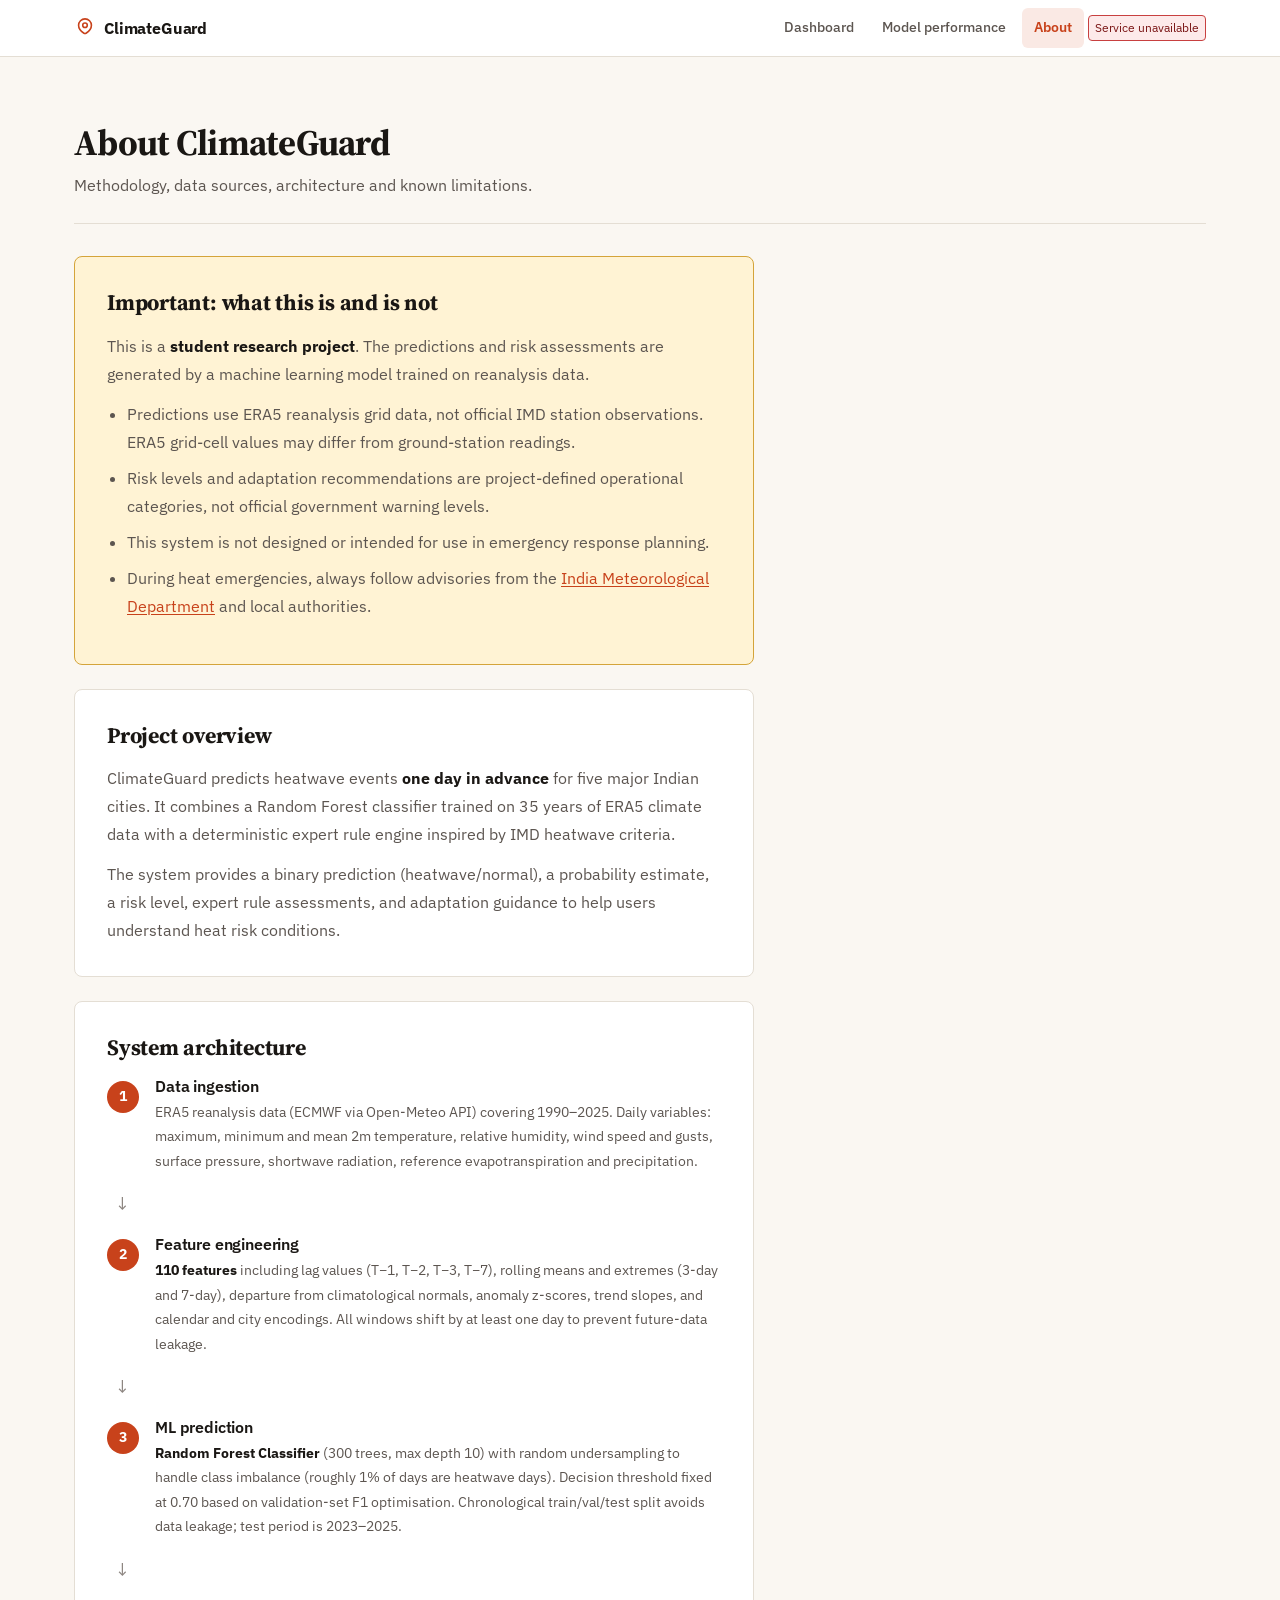
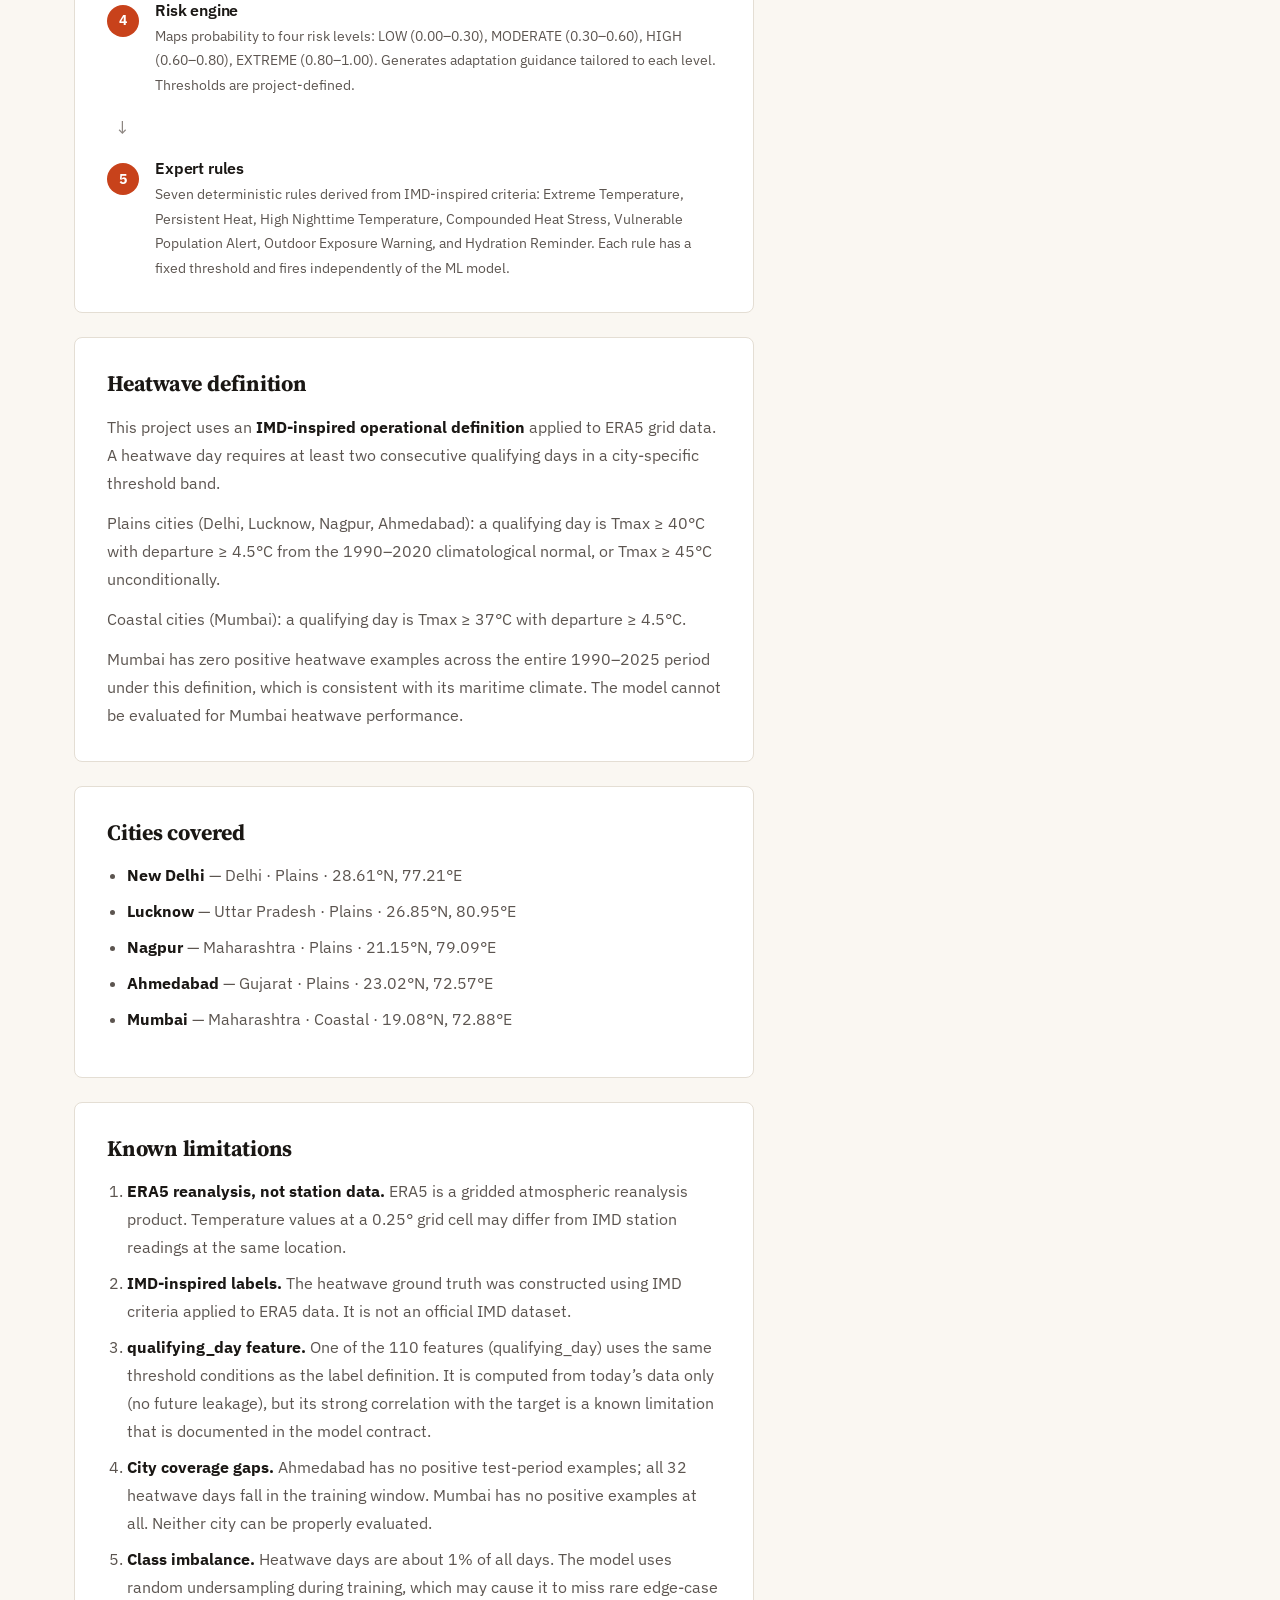
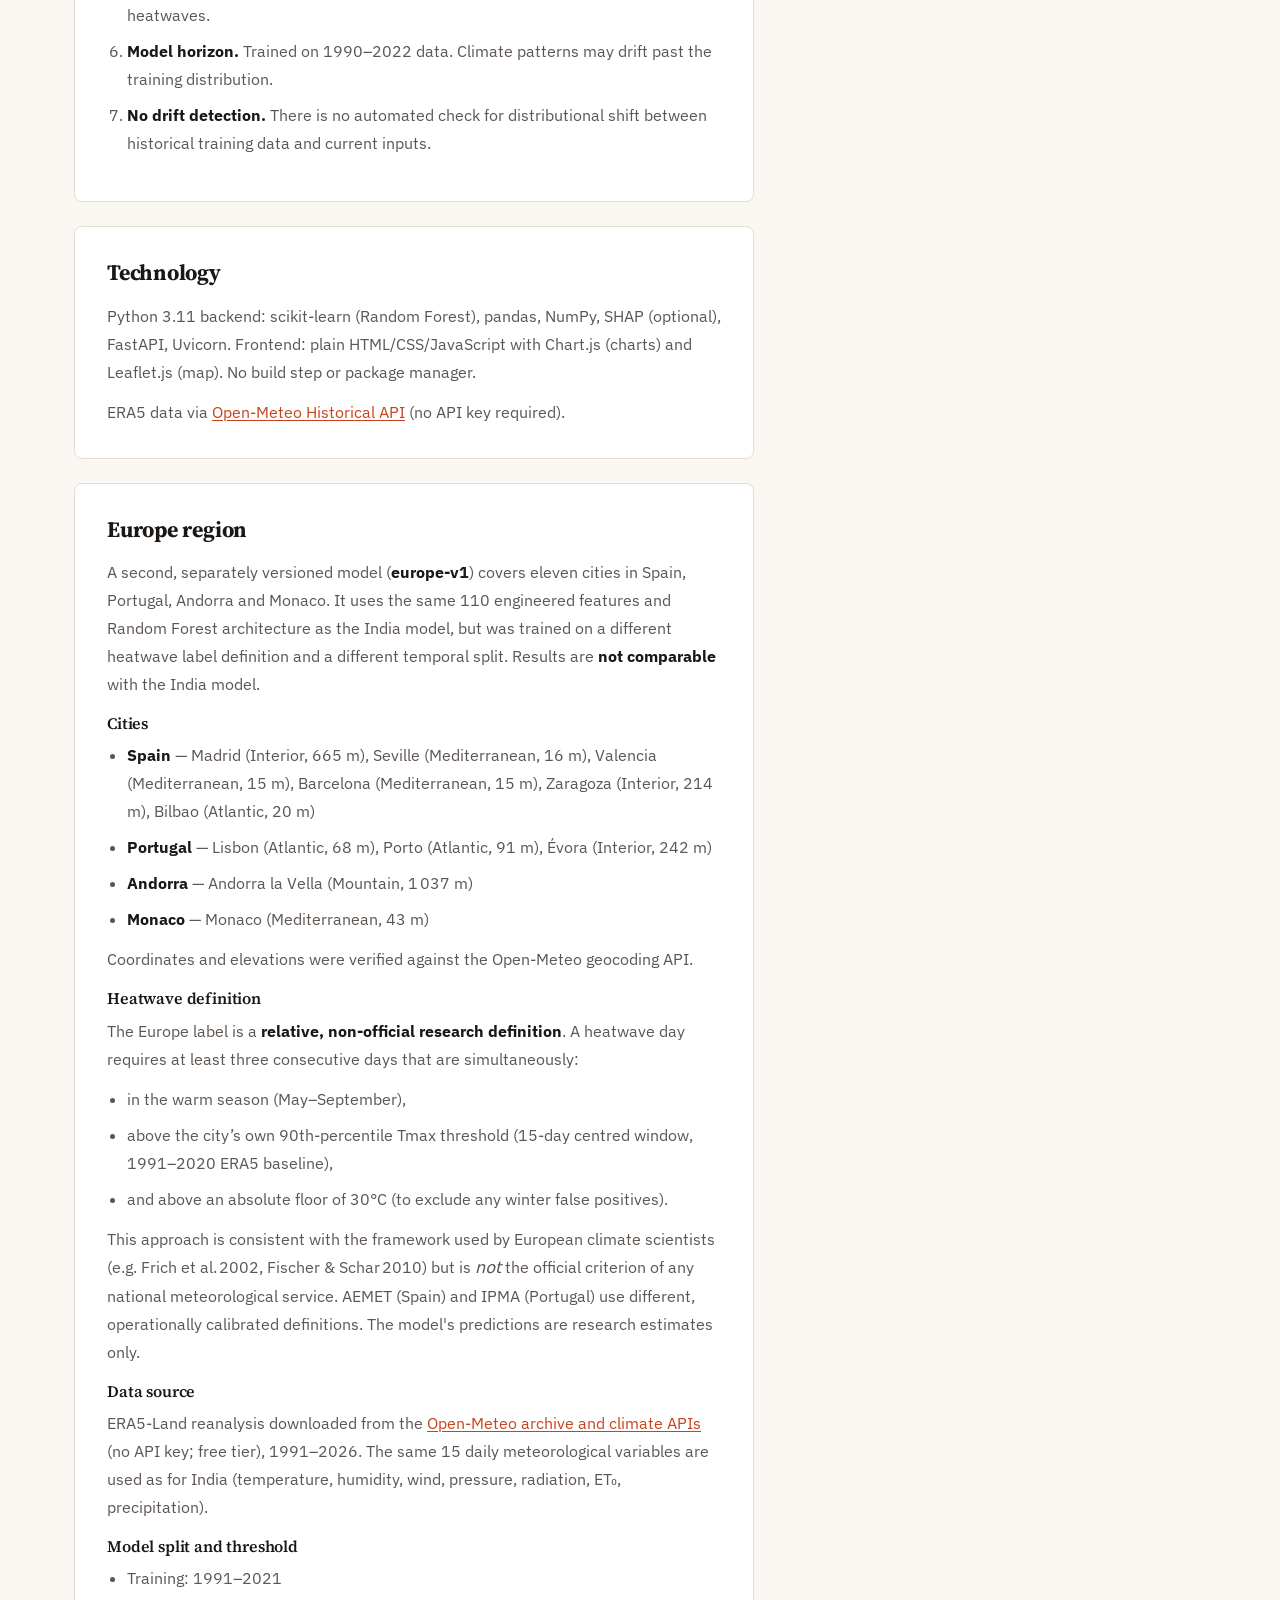
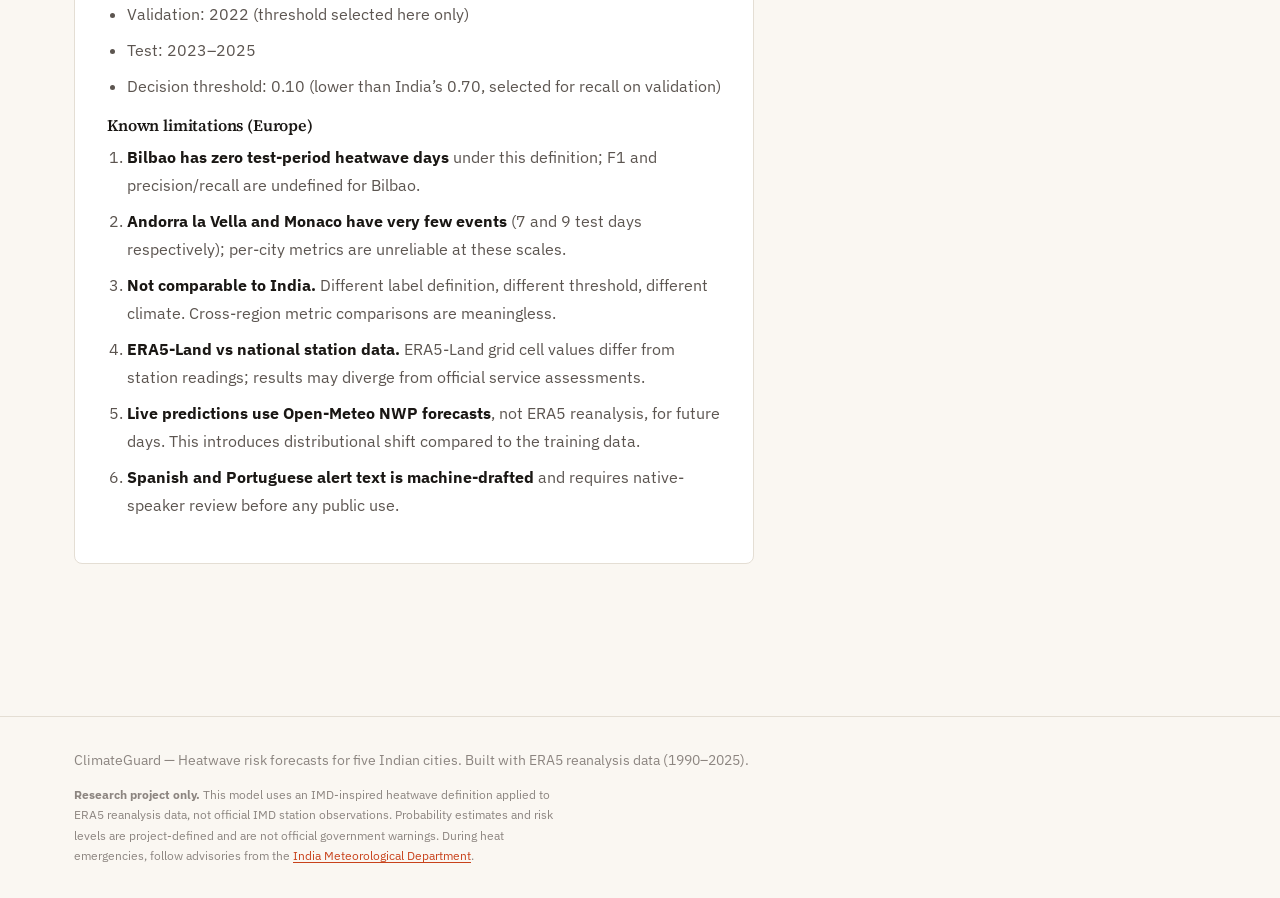
==== commit 16e6e03f: "Add Europe region: 11 cities (Spain/Portugal/Andorra/Monaco), europe-v1 model, region switch UI" ====
--- a/web/about.html
+++ b/web/about.html
@@ -128,6 +128,72 @@
         <p>ERA5 data via <a href="https://open-meteo.com" target="_blank" rel="noopener noreferrer">Open-Meteo Historical API</a> (no API key required).</p>
       </section>
 
+      <!-- ── EUROPE REGION ─────────────────────────────── -->
+      <section class="about-card">
+        <h2 class="about-card__title">Europe region</h2>
+        <p>
+          A second, separately versioned model (<strong>europe-v1</strong>) covers eleven cities in Spain,
+          Portugal, Andorra and Monaco.
+          It uses the same 110 engineered features and Random Forest architecture as the India model,
+          but was trained on a different heatwave label definition and a different temporal split.
+          Results are <strong>not comparable</strong> with the India model.
+        </p>
+
+        <h3 style="font-size:1rem;font-weight:600;margin:1rem 0 0.5rem;">Cities</h3>
+        <ul>
+          <li><strong>Spain</strong> &mdash; Madrid (Interior, 665 m), Seville (Mediterranean, 16 m), Valencia (Mediterranean, 15 m), Barcelona (Mediterranean, 15 m), Zaragoza (Interior, 214 m), Bilbao (Atlantic, 20 m)</li>
+          <li><strong>Portugal</strong> &mdash; Lisbon (Atlantic, 68 m), Porto (Atlantic, 91 m), &Eacute;vora (Interior, 242 m)</li>
+          <li><strong>Andorra</strong> &mdash; Andorra la Vella (Mountain, 1&thinsp;037 m)</li>
+          <li><strong>Monaco</strong> &mdash; Monaco (Mediterranean, 43 m)</li>
+        </ul>
+        <p>Coordinates and elevations were verified against the Open-Meteo geocoding API.</p>
+
+        <h3 style="font-size:1rem;font-weight:600;margin:1rem 0 0.5rem;">Heatwave definition</h3>
+        <p>
+          The Europe label is a <strong>relative, non-official research definition</strong>.
+          A heatwave day requires at least three consecutive days that are simultaneously:
+        </p>
+        <ul>
+          <li>in the warm season (May&ndash;September),</li>
+          <li>above the city&rsquo;s own 90th-percentile Tmax threshold (15-day centred window, 1991&ndash;2020 ERA5 baseline),</li>
+          <li>and above an absolute floor of 30&deg;C (to exclude any winter false positives).</li>
+        </ul>
+        <p>
+          This approach is consistent with the framework used by European climate scientists
+          (e.g. Frich et al.&thinsp;2002, Fischer &amp; Schar&thinsp;2010) but is <em>not</em> the official
+          criterion of any national meteorological service.
+          AEMET (Spain) and IPMA (Portugal) use different, operationally calibrated definitions.
+          The model's predictions are research estimates only.
+        </p>
+
+        <h3 style="font-size:1rem;font-weight:600;margin:1rem 0 0.5rem;">Data source</h3>
+        <p>
+          ERA5-Land reanalysis downloaded from the
+          <a href="https://open-meteo.com" target="_blank" rel="noopener noreferrer">Open-Meteo archive and climate APIs</a>
+          (no API key; free tier), 1991&ndash;2026.
+          The same 15 daily meteorological variables are used as for India
+          (temperature, humidity, wind, pressure, radiation, ET₀, precipitation).
+        </p>
+
+        <h3 style="font-size:1rem;font-weight:600;margin:1rem 0 0.5rem;">Model split and threshold</h3>
+        <ul>
+          <li>Training: 1991&ndash;2021</li>
+          <li>Validation: 2022 (threshold selected here only)</li>
+          <li>Test: 2023&ndash;2025</li>
+          <li>Decision threshold: 0.10 (lower than India&rsquo;s 0.70, selected for recall on validation)</li>
+        </ul>
+
+        <h3 style="font-size:1rem;font-weight:600;margin:1rem 0 0.5rem;">Known limitations (Europe)</h3>
+        <ol>
+          <li><strong>Bilbao has zero test-period heatwave days</strong> under this definition; F1 and precision/recall are undefined for Bilbao.</li>
+          <li><strong>Andorra la Vella and Monaco have very few events</strong> (7 and 9 test days respectively); per-city metrics are unreliable at these scales.</li>
+          <li><strong>Not comparable to India.</strong> Different label definition, different threshold, different climate. Cross-region metric comparisons are meaningless.</li>
+          <li><strong>ERA5-Land vs national station data.</strong> ERA5-Land grid cell values differ from station readings; results may diverge from official service assessments.</li>
+          <li><strong>Live predictions use Open-Meteo NWP forecasts</strong>, not ERA5 reanalysis, for future days. This introduces distributional shift compared to the training data.</li>
+          <li><strong>Spanish and Portuguese alert text is machine-drafted</strong> and requires native-speaker review before any public use.</li>
+        </ol>
+      </section>
+
     </div><!-- /about-body -->
 
   </div>
--- a/web/style.css
+++ b/web/style.css
@@ -230,6 +230,17 @@
   font-weight: 600;
 }
 
+.system-status {
+  font-size: var(--text-xs);
+  color: var(--ink-muted);
+  white-space: nowrap;
+  padding: 2px 6px;
+  border: 1px solid var(--rule-light);
+  border-radius: var(--radius-sm);
+}
+.system-status--online { color: var(--risk-low-text); border-color: var(--risk-low-border); background: var(--risk-low-bg); }
+.system-status--offline { color: var(--risk-extreme-text); border-color: var(--risk-extreme-border); background: var(--risk-extreme-bg); }
+
 /* ----------------------------------------------------------------
    FOOTER
    ---------------------------------------------------------------- */
@@ -1728,6 +1739,7 @@
   color: var(--ink-secondary);
   margin-bottom: var(--sp-3);
 }
+.live-day-details { color: var(--ink-muted); font-size: .72rem; line-height: 1.35; min-height: 2.7em; }
 
 .live-day-risk {
   display: inline-block;
@@ -1775,3 +1787,75 @@
   max-width: 68ch;
   line-height: 1.6;
 }
+
+.alert-signup { margin: 40px 0; padding: 24px; border: 1px solid var(--line); border-radius: var(--radius); background: var(--surface); }
+.product-tools { display: flex; flex-wrap: wrap; gap: 8px; align-items: end; margin-top: 16px; }
+.product-tools label { display: grid; gap: 4px; font-size: .78rem; }
+.product-tools select, .product-tools button { min-height: 36px; padding: 6px 10px; border: 1px solid var(--line); border-radius: 5px; background: var(--surface); color: var(--text); }
+.offline-banner { margin: 0; padding: 8px 16px; background: var(--risk-moderate-bg); color: var(--risk-moderate-text); text-align: center; }
+@media print { .nav-bar, .product-tools, .mode-switch, .btn-live-refresh, .alert-signup, .site-footer, .map-section { display: none !important; } body { background: #fff; color: #111; } }
+.subscribe-form { display: grid; grid-template-columns: repeat(4, minmax(0, 1fr)) auto; gap: 12px; align-items: end; }
+.subscribe-form label { display: grid; gap: 6px; color: var(--text-muted); font-size: .85rem; }
+.subscribe-form input, .subscribe-form select { min-height: 40px; border: 1px solid var(--line); border-radius: 6px; padding: 8px; background: var(--bg); color: var(--text); }
+#subscribe-status { min-height: 1.4em; margin: 12px 0 0; color: var(--text-muted); }
+@media (max-width: 760px) { .subscribe-form { grid-template-columns: 1fr; } }
+
+/* ----------------------------------------------------------------
+   REGION SWITCH (India | Europe)
+   ---------------------------------------------------------------- */
+.region-switch {
+  display: inline-flex;
+  align-items: center;
+  gap: 0;
+  margin-bottom: var(--sp-5);
+  border: 1px solid var(--rule-medium);
+  border-radius: var(--radius-lg);
+  overflow: hidden;
+  background: var(--bg-surface);
+}
+
+.region-btn {
+  padding: var(--sp-2) var(--sp-5);
+  background: transparent;
+  border: none;
+  font-family: var(--font-sans);
+  font-size: var(--text-sm);
+  font-weight: 500;
+  color: var(--ink-secondary);
+  cursor: pointer;
+  transition: background var(--t-fast), color var(--t-fast);
+}
+
+.region-btn:hover {
+  background: var(--bg-subtle);
+  color: var(--ink-primary);
+}
+
+.region-btn--active {
+  background: var(--accent);
+  color: #fff;
+  font-weight: 600;
+}
+
+.region-btn + .region-btn {
+  border-left: 1px solid var(--rule-medium);
+}
+
+/* City group headings (Europe) */
+.city-group-heading {
+  font-size: var(--text-xs);
+  font-weight: 600;
+  text-transform: uppercase;
+  letter-spacing: 0.07em;
+  color: var(--ink-muted);
+  margin: var(--sp-4) 0 var(--sp-2);
+  grid-column: 1 / -1;
+}
+
+/* Europe note on expert rules section */
+.europe-definition-note {
+  font-size: var(--text-xs);
+  color: var(--ink-muted);
+  font-style: italic;
+  margin-bottom: var(--sp-3);
+}
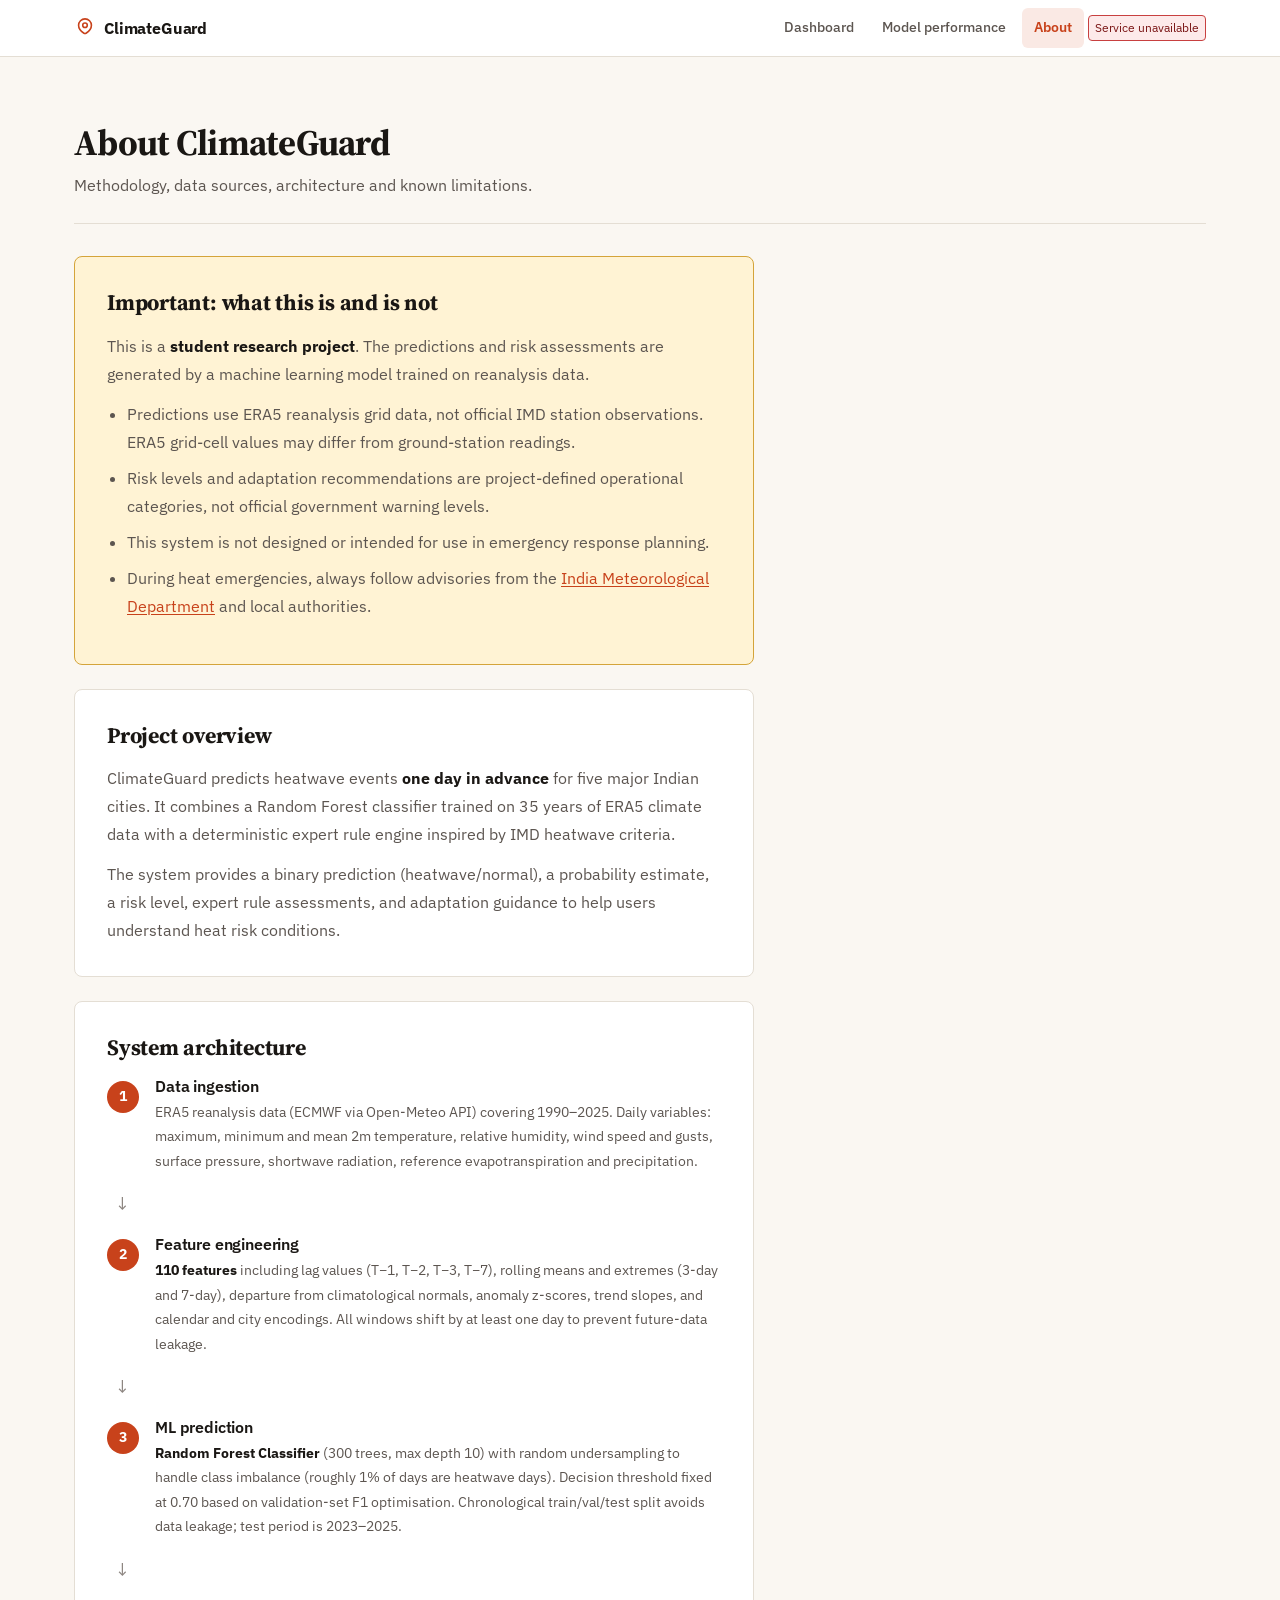
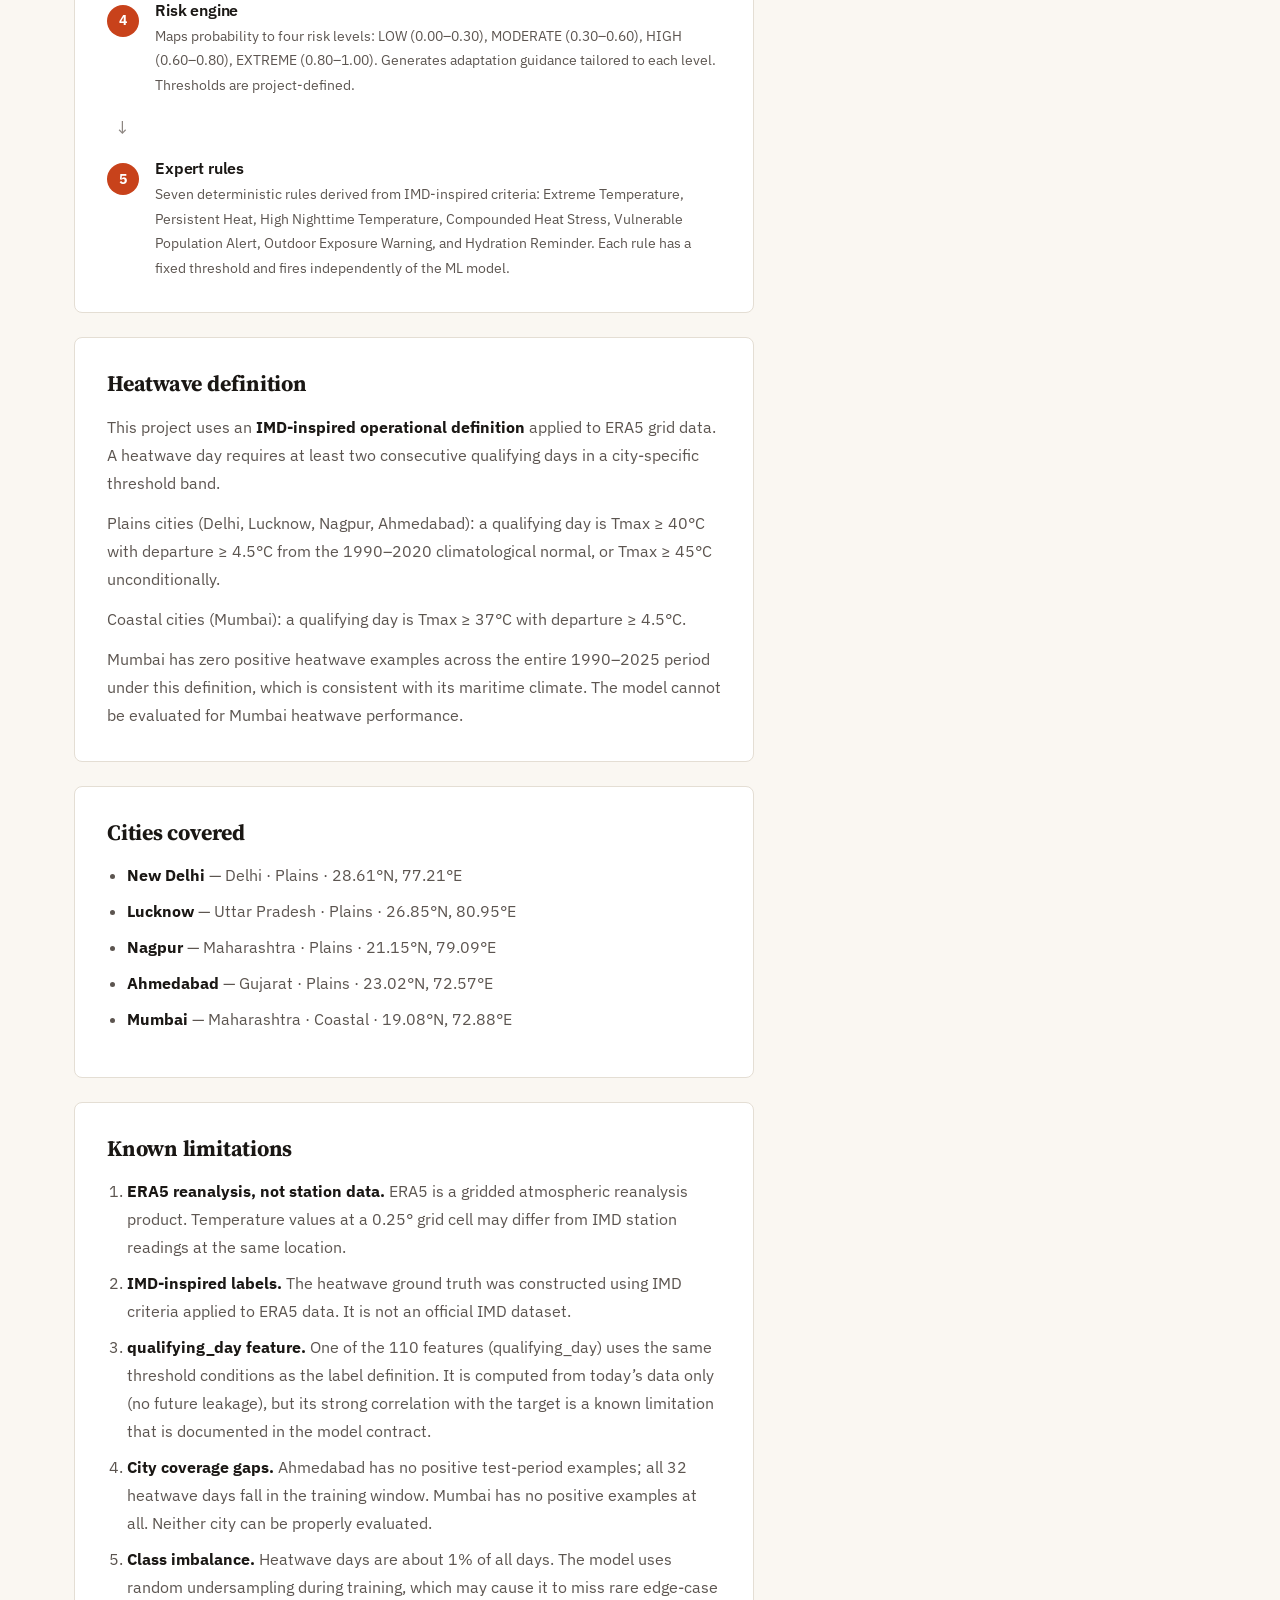
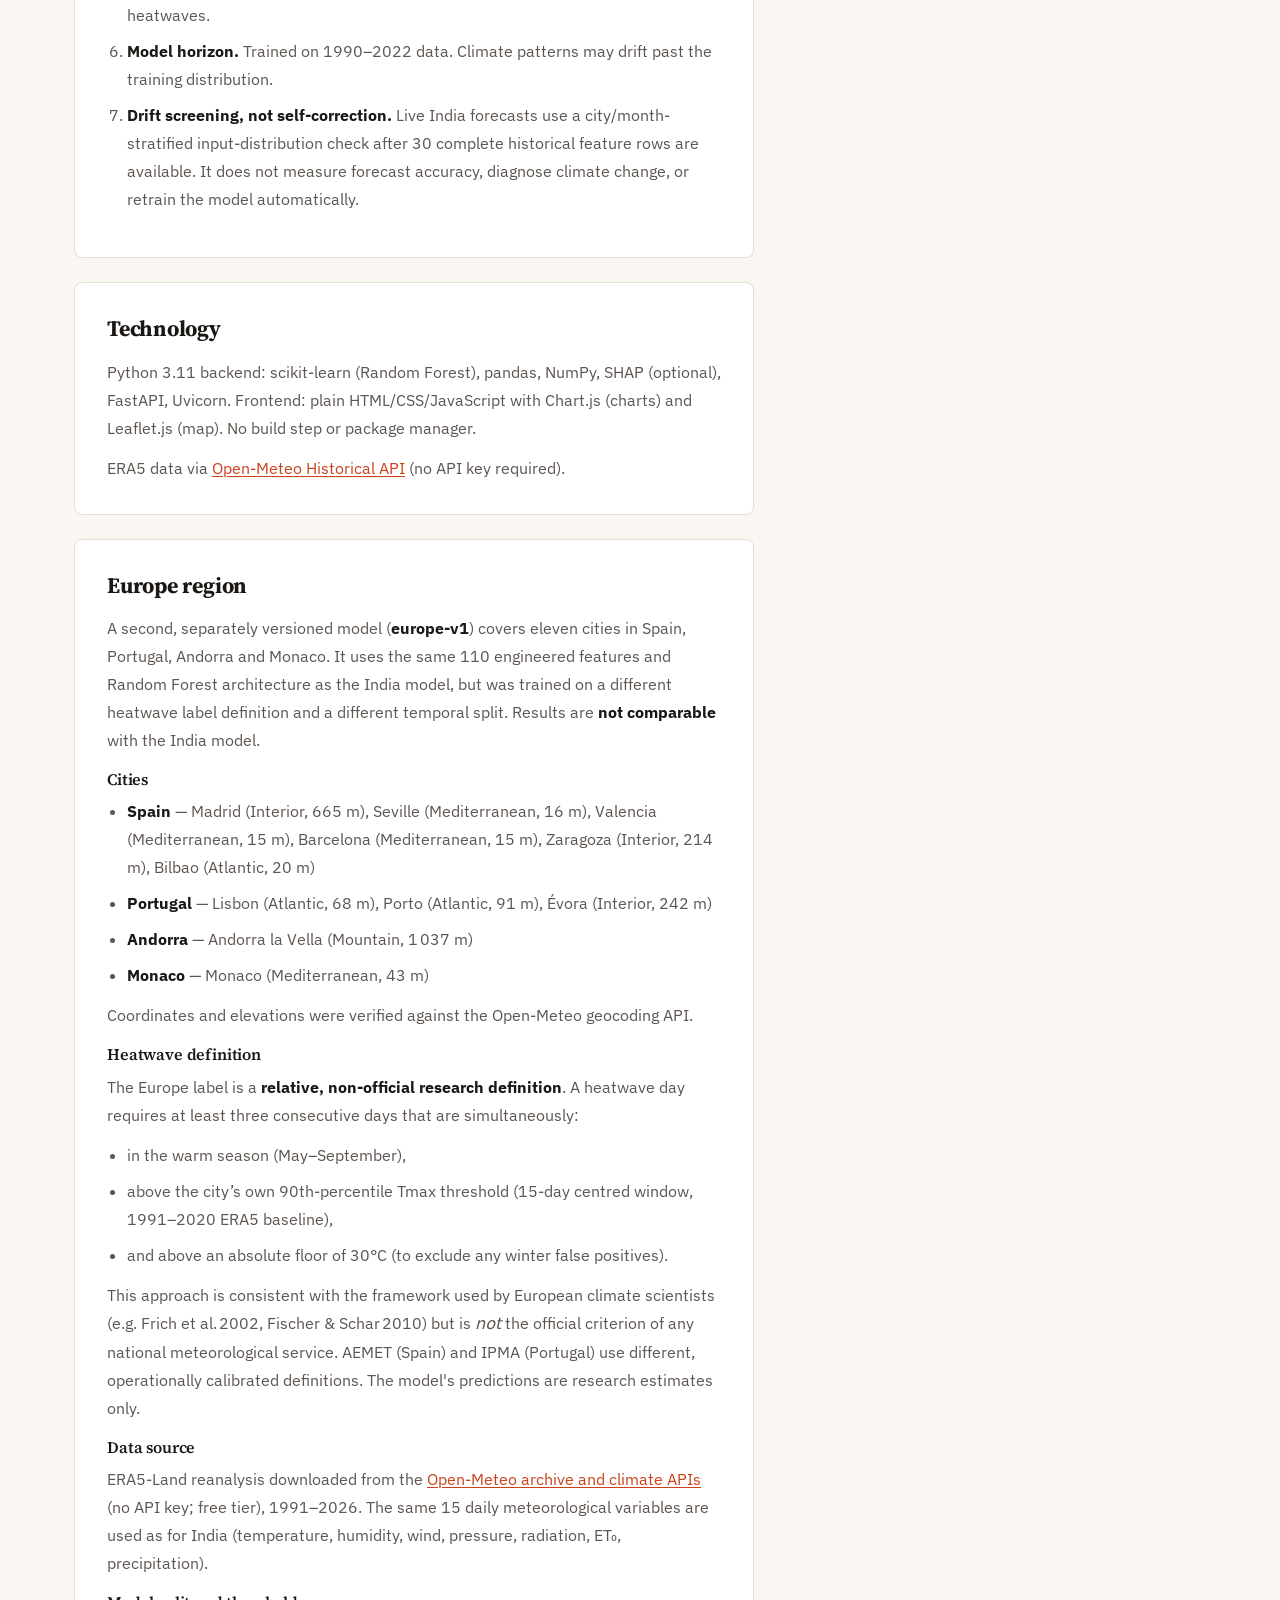
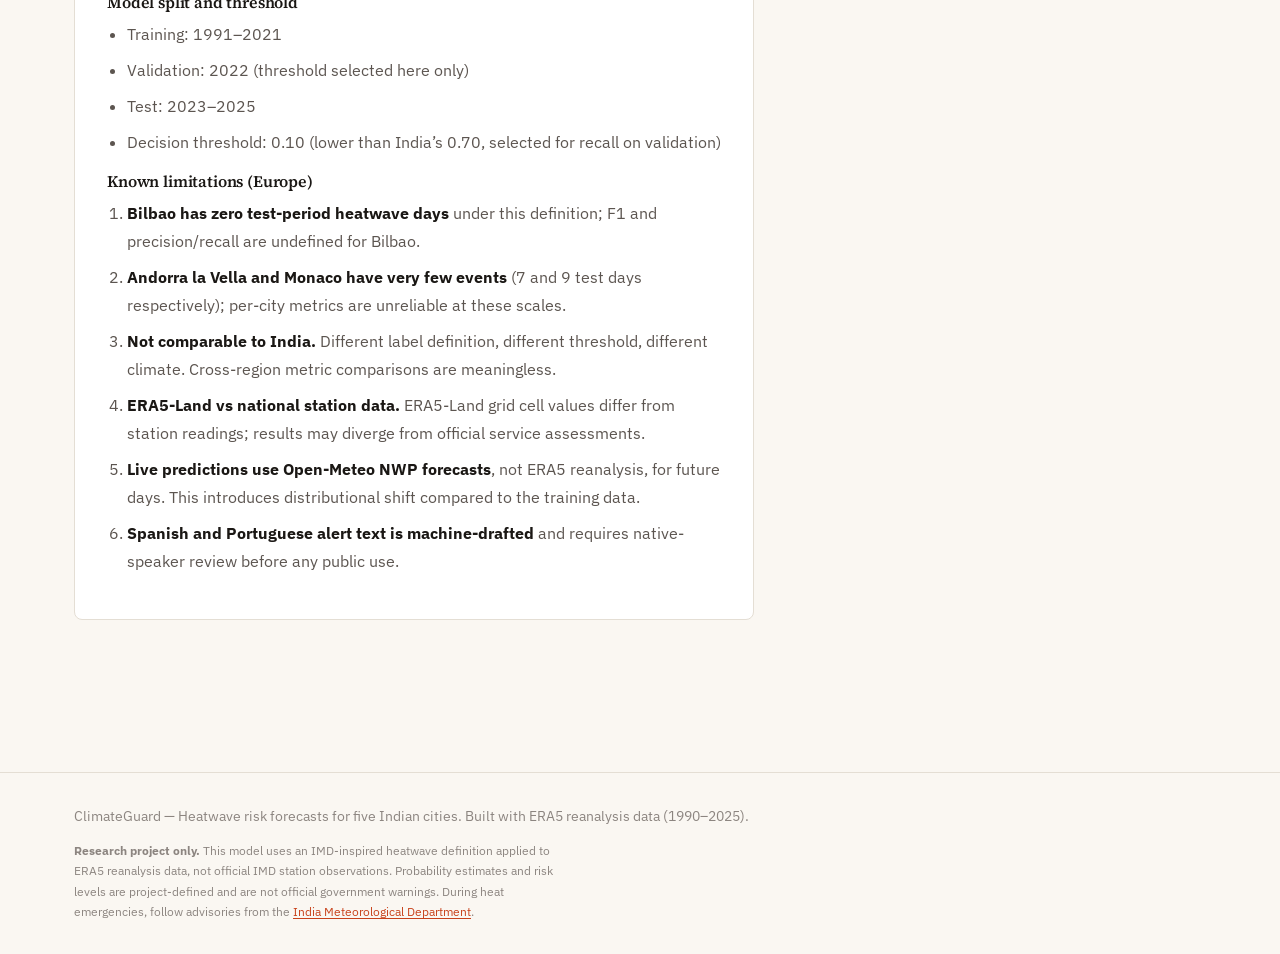
==== commit e4978daf: "Add explainability risk scoring and drift monitoring" ====
--- a/web/about.html
+++ b/web/about.html
@@ -117,7 +117,7 @@
           <li><strong>City coverage gaps.</strong> Ahmedabad has no positive test-period examples; all 32 heatwave days fall in the training window. Mumbai has no positive examples at all. Neither city can be properly evaluated.</li>
           <li><strong>Class imbalance.</strong> Heatwave days are about 1% of all days. The model uses random undersampling during training, which may cause it to miss rare edge-case heatwaves.</li>
           <li><strong>Model horizon.</strong> Trained on 1990&ndash;2022 data. Climate patterns may drift past the training distribution.</li>
-          <li><strong>No drift detection.</strong> There is no automated check for distributional shift between historical training data and current inputs.</li>
+          <li><strong>Drift screening, not self-correction.</strong> Live India forecasts use a city/month-stratified input-distribution check after 30 complete historical feature rows are available. It does not measure forecast accuracy, diagnose climate change, or retrain the model automatically.</li>
         </ol>
       </section>
 
